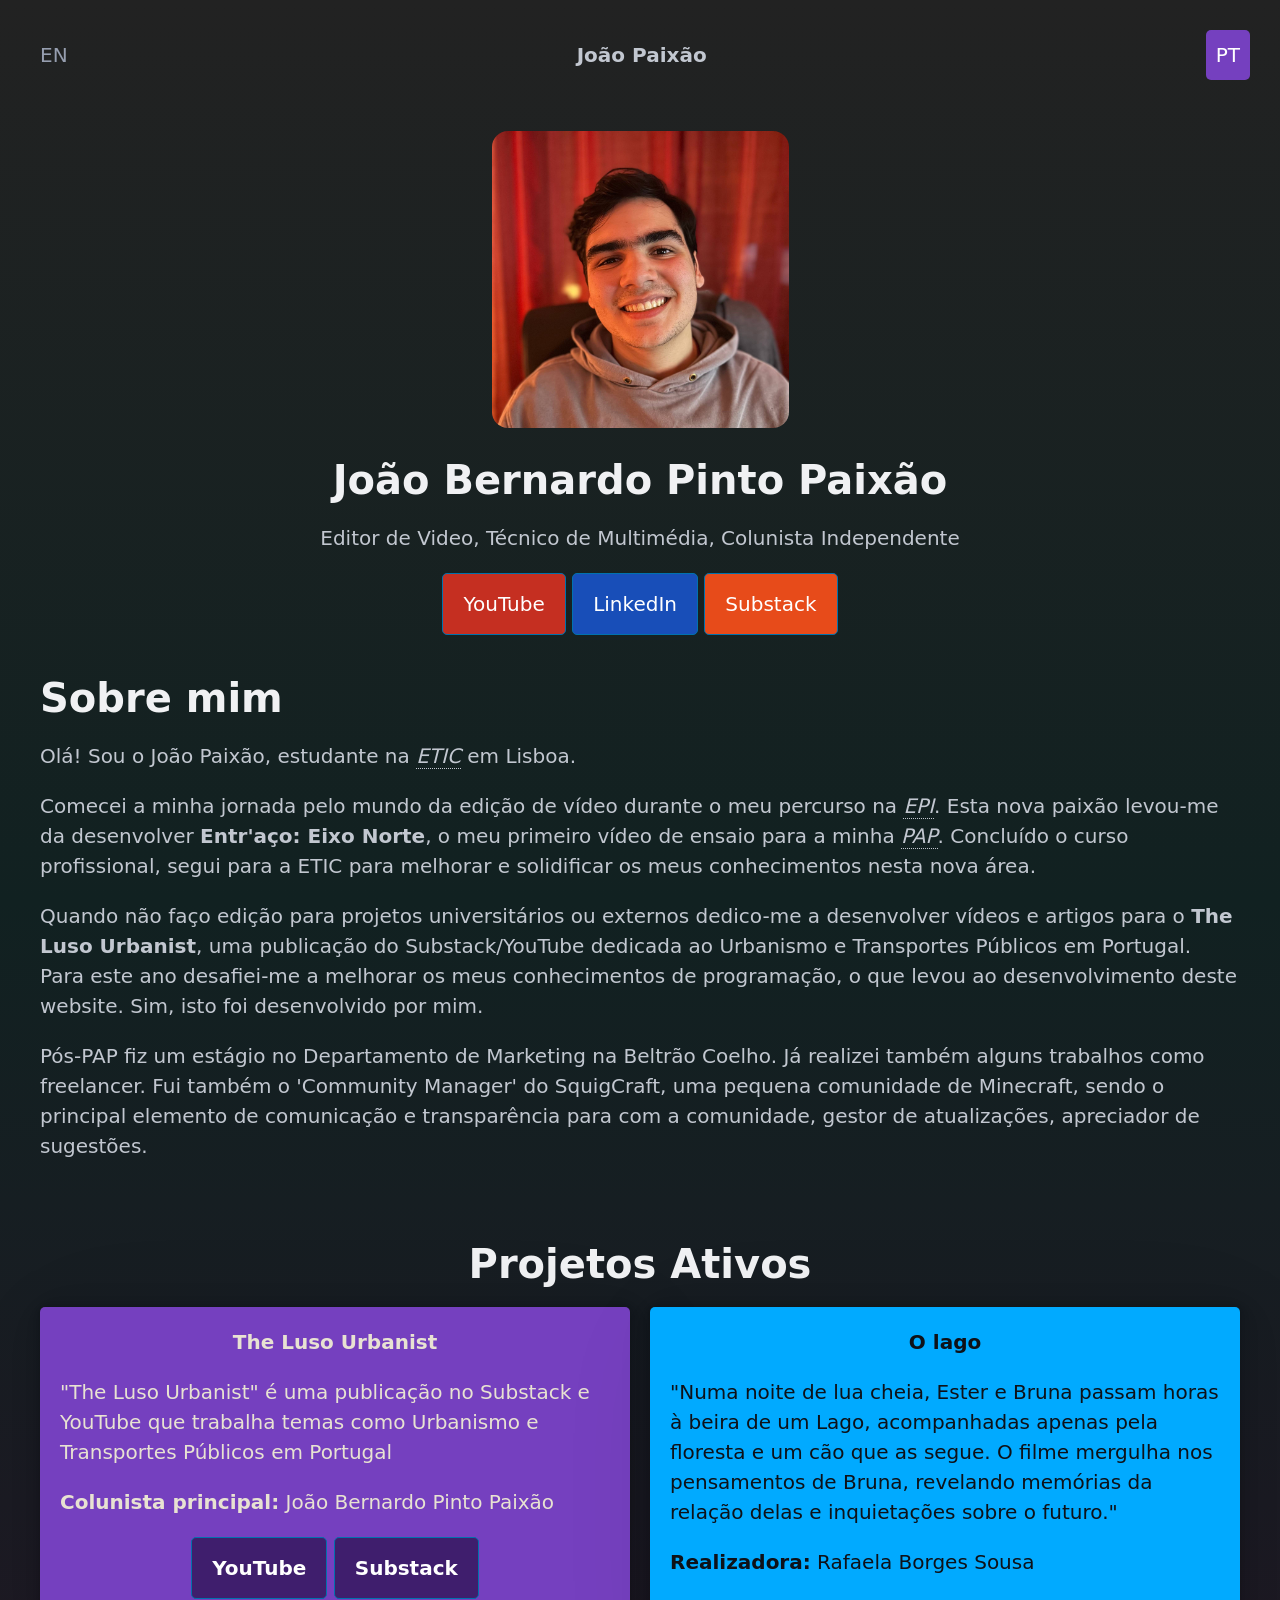
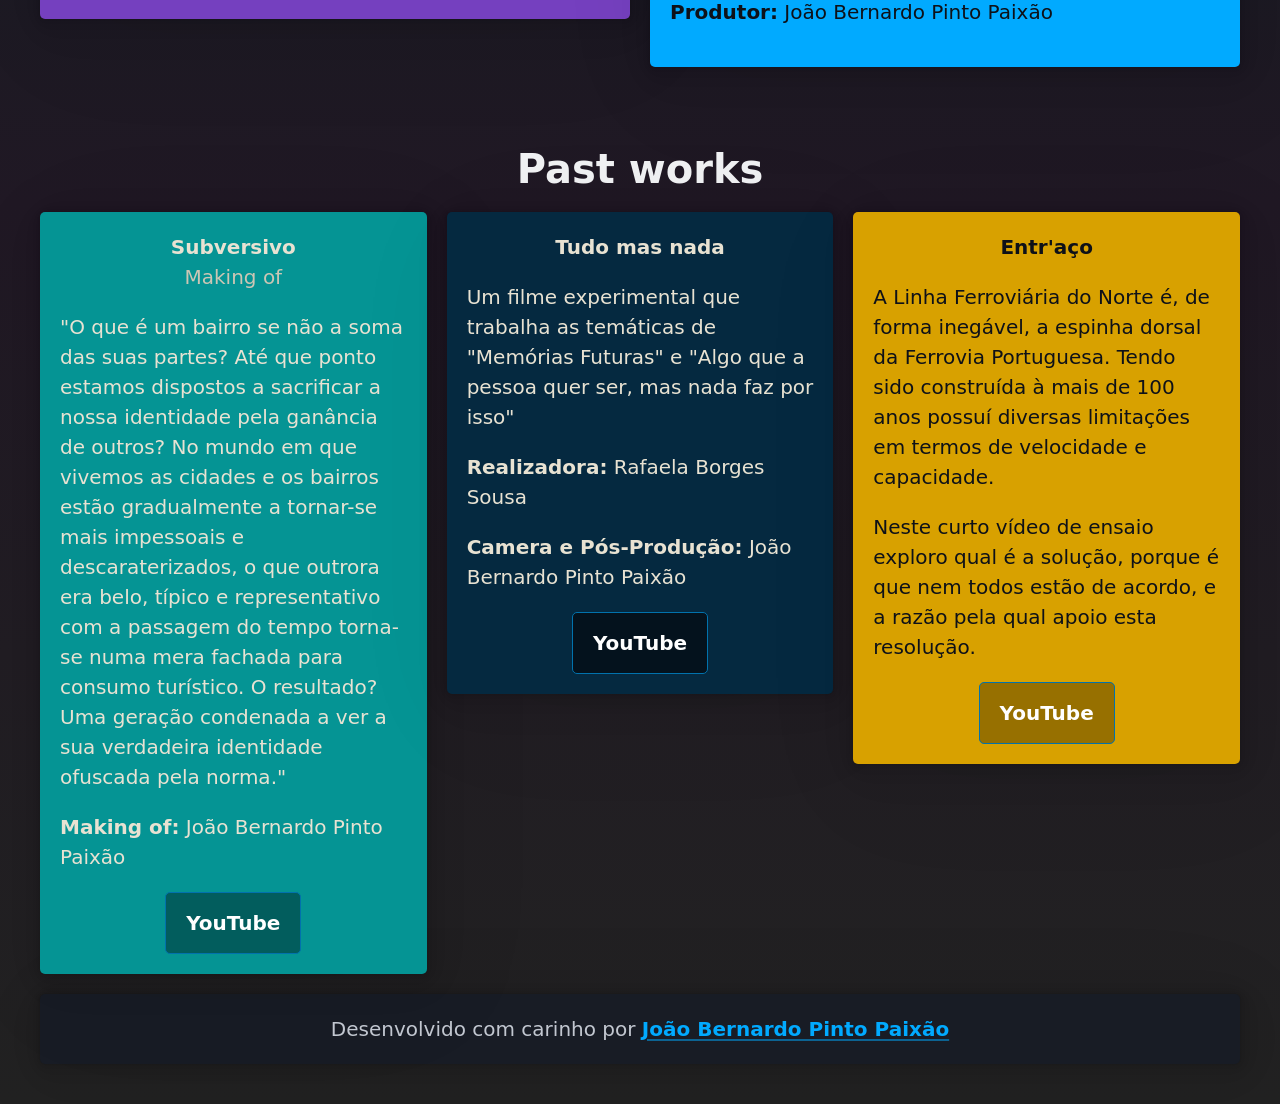
==== pt/index.html @ 3f8bfcdf "Added Portuguese Page + Portuguese Page + Reference to GitHub Repo > Changed some words" ====
<!doctype html>
<html lang="pt" data-theme="dark">

<head>
  <meta charset="utf-8">
  <meta name="viewport" content="width=device-width, initial-scale=1">
  <meta name="color-scheme" content="light dark">
  <link rel="stylesheet" href="/css/main.css">
  <link rel="stylesheet" href="/css/pico.min.css">
  <link rel="stylesheet" href="/css/pico.colors.min.css">
  <link rel="stylesheet" href="/css/flexboxgrid.min.css">
  <title>João Bernardo Pinto Paixão | Portefolio</title>
</head>

<body>
  <main class="container">
    <nav>
      <ul>
        <li><a href="/" class="secondary">EN</a></li>
      </ul>
      <ul>
        <li class="text-center"><strong>João Paixão</strong></li>
      </ul>
      <ul>
        <li><a href="#" class="pico-background-violet-600">PT</a></li>
      </ul>
    </nav>
    <hr>
    <div class="banner">
      <img loading="lazy" class="rounded banner-img" src="/img/me.jpg">
      <h1 class="text-center">João Bernardo Pinto Paixão</h1>
      <p class="text-center">Editor de Video, Técnico de Multimédia, Colunista Independente</p>
      <a href="https://www.youtube.com/@joaopintopaixao" target="_blank"><button class="pico-background-red-550">YouTube</button></a>
      <a href="https://www.linkedin.com/in/joaobernardopintopaixao/" target="_blank"><button class="pico-background-blue-650">LinkedIn</button></a>
      <a href="https://substack.com/@joaobernardopintopaixao" target="_blank"><button class="pico-background-orange-450">Substack</button></a>
    </div>
    <hr>
    <h1>Sobre mim</h1>
    <p>Olá! Sou o João Paixão, estudante na <em data-tooltip="Escola de Tecnologias de Informação e Criação">ETIC</em> em Lisboa.</p>
    <p>Comecei a minha jornada pelo mundo da edição de vídeo durante o meu percurso na <em data-tooltip="Escola Profissional de Imagem">EPI</em>. Esta nova paixão levou-me da desenvolver <b>Entr'aço: Eixo Norte</b>, o meu primeiro vídeo de ensaio para a minha <em data-tooltip="Final Project | Prova de Aptidão Profissional">PAP</em>. Concluído o curso profissional, segui para a ETIC para melhorar e solidificar os meus conhecimentos nesta nova área.</p>
    <p>Quando não faço edição para projetos universitários ou externos dedico-me a desenvolver vídeos e artigos para o <b>The Luso Urbanist</b>, uma publicação do Substack/YouTube dedicada ao Urbanismo e Transportes Públicos em Portugal. Para este ano desafiei-me a melhorar os meus conhecimentos de programação, o que levou ao desenvolvimento deste website. Sim, isto foi desenvolvido por mim.</p>
    <p>Pós-PAP fiz um estágio no Departamento de Marketing na Beltrão Coelho. Já realizei também alguns trabalhos como freelancer. Fui também o 'Community Manager' do SquigCraft, uma pequena comunidade de Minecraft, sendo o principal elemento de comunicação e transparência para com a comunidade, gestor de atualizações, apreciador de sugestões.</p>
    <hr>
    <h1 class="text-center">Projetos Ativos</h1>
    <div class="grid">
      <div>
        <article class="pico-background-violet-600">
          <p class="text-center pico-color-sand-100"><b>The Luso Urbanist</b></p>
          <p class="pico-color-sand-100">"The Luso Urbanist" é uma publicação no Substack e YouTube que trabalha temas como Urbanismo e Transportes Públicos em Portugal</p>
              <p class="pico-color-sand-100"><b>Colunista principal:</b> João Bernardo Pinto Paixão</p>
          <div class="align-btn">
            <a class="text-center" href="https://www.youtube.com/@thelusourbanist" target="_blank"><button class="text-center pico-background-violet-800"><b>YouTube</b></button></a>
            <a class="text-center" href="https://thelusourbanist.substack.com" target="_blank"><button class="text-center pico-background-violet-800"><b>Substack</b></button></a>
          </div>
        </article>
      </div>
      <div>
        <article class="pico-background-azure-350">
          <p class="text-center pico-color-slate-950"><b>O lago</b></p>
          <p class="pico-color-slate-950">"Numa noite de lua cheia, Ester e Bruna passam horas à beira de um Lago, acompanhadas apenas pela floresta e um cão que as segue. O filme mergulha nos pensamentos de Bruna, revelando memórias da relação delas e inquietações sobre o futuro."</p>
          <p class="pico-color-slate-950"><b>Realizadora:</b> Rafaela Borges Sousa</p>
          <p class="pico-color-slate-950"><b>Produtor:</b> João Bernardo Pinto Paixão</p>
        </article>
      </div>
    </div>
    <h1 class="text-center">Past works</h2>
    <div class="grid">
      <div>
        <article class="pico-background-cyan-450">
          <hgroup>
            <p class="text-center pico-color-sand-100"><b>Subversivo</b></p>
            <p class="text-center pico-color-sand-200">Making of</p>
          </hgroup>
            <p class="pico-color-sand-100">"O que é um bairro se não a soma das suas partes? Até que ponto estamos dispostos a sacrificar a nossa identidade pela ganância de outros? No mundo em que vivemos as cidades e os bairros estão gradualmente a tornar-se mais impessoais e descaraterizados, o que outrora era belo, típico e representativo com a passagem do tempo torna-se numa mera fachada para consumo turístico. O resultado? Uma geração condenada a ver a sua verdadeira identidade ofuscada pela norma."</p>
            <p class="pico-color-sand-100"><b>Making of:</b> João Bernardo Pinto Paixão</p>
            <div class="align-btn">
              <a class="text-center" href="https://www.youtube.com/watch?v=Db4vnzVAScg" target="_blank"><button class="text-center pico-background-cyan-650"><b>YouTube</b></button></a>
            </div>
        </article>
      </div>
      <div>
        <article class="pico-background-azure-850">
          <p class="text-center pico-color-sand-100"><b>Tudo mas nada</b></p>
          <p class="pico-color-sand-100">Um filme experimental que trabalha as temáticas de "Memórias Futuras" e "Algo que a pessoa quer ser, mas nada faz por isso"</p>
          <p class="pico-color-sand-100"><b>Realizadora:</b> Rafaela Borges Sousa</p>
          <p class="pico-color-sand-100"><b>Camera e Pós-Produção:</b> João Bernardo Pinto Paixão</p>
          <div class="align-btn">
            <a class="text-center" href="https://www.youtube.com/watch?v=ttI7QOR3_QU" target="_blank"><button class="text-center pico-background-azure-950"><b>YouTube</b></button></a>
          </div>
        </article>
      </div>
      <div>
        <article class="pico-background-amber-300">
          <p class="text-center pico-color-slate-950"><b>Entr'aço</b></p>
          <p class="pico-color-slate-950">A Linha Ferroviária do Norte é, de forma inegável, a espinha dorsal da Ferrovia Portuguesa. Tendo sido construída à mais de 100 anos possuí diversas limitações em termos de velocidade e capacidade.</p>
          <p class="pico-color-slate-950">Neste curto vídeo de ensaio exploro qual é a solução, porque é que nem todos estão de acordo, e a razão pela qual apoio esta resolução.</p>
          <div class="align-btn">
            <a class="text-center" href="https://www.youtube.com/watch?v=b50EpnshFkY" target="_blank"><button class="text-center pico-background-amber-500"><b>YouTube</b></button></a>
          </div>
        </article>
      </div>
    </div>
    <article id="footer" class="text-center">
      <p>Desenvolvido com carinho por <a href="https://github.com/joaobppaixao/joaobppaixao.github.io" target="_blank"><b>João Bernardo Pinto Paixão</b></a></p>
      <p></p>
    </article>
  </main>
</body>
</html>
---- css/main.css ----
body {
    background-size: 100% 100%;
    background-attachment: fixed;
    background: linear-gradient(0deg, #222222, #201824, #112121, #222222);
}

hr {
    visibility: hidden;
}

hr #sep {
    height: 1vh;
}

.banner-img {
    height: 33vh;
    object-fit: cover;
    margin-bottom: 1.5rem;
} .banner-img img {
    padding: 1rem;
}

.banner, .align-btn {
    align-items: center;
    text-align: center;
}
.text-center {
    text-align: center;
}

.rounded {
  border-radius: 16px;
}

.bluehighlight {
    display: flex;
    border-radius: 10px;
    padding: 0.1rem;
    background-color: aqua;
    height: 5rem;
    justify-content: center; 
    align-items: center; 
}

.bluehighlight:hover {
    display: flex;
    border-radius: 10px;
    padding: 0.1rem;
    background-color: rgb(0, 152, 152);
    height: 5rem;
    justify-content: center; 
    align-items: center; 
}

.bluehighlight p {
    margin: 0;
    color: black;
}

#footer p {
    margin-bottom: 0;
}
---- css/pico.min.css ----
@charset "UTF-8";/*!
 * Pico CSS ✨ v2.1.1 (https://picocss.com)
 * Copyright 2019-2025 - Licensed under MIT
 */:host,:root{--pico-font-family-emoji:"Apple Color Emoji","Segoe UI Emoji","Segoe UI Symbol","Noto Color Emoji";--pico-font-family-sans-serif:system-ui,"Segoe UI",Roboto,Oxygen,Ubuntu,Cantarell,Helvetica,Arial,"Helvetica Neue",sans-serif,var(--pico-font-family-emoji);--pico-font-family-monospace:ui-monospace,SFMono-Regular,"SF Mono",Menlo,Consolas,"Liberation Mono",monospace,var(--pico-font-family-emoji);--pico-font-family:var(--pico-font-family-sans-serif);--pico-line-height:1.5;--pico-font-weight:400;--pico-font-size:100%;--pico-text-underline-offset:0.1rem;--pico-border-radius:0.25rem;--pico-border-width:0.0625rem;--pico-outline-width:0.125rem;--pico-transition:0.2s ease-in-out;--pico-spacing:1rem;--pico-typography-spacing-vertical:1rem;--pico-block-spacing-vertical:var(--pico-spacing);--pico-block-spacing-horizontal:var(--pico-spacing);--pico-grid-column-gap:var(--pico-spacing);--pico-grid-row-gap:var(--pico-spacing);--pico-form-element-spacing-vertical:0.75rem;--pico-form-element-spacing-horizontal:1rem;--pico-group-box-shadow:0 0 0 rgba(0, 0, 0, 0);--pico-group-box-shadow-focus-with-button:0 0 0 var(--pico-outline-width) var(--pico-primary-focus);--pico-group-box-shadow-focus-with-input:0 0 0 0.0625rem var(--pico-form-element-border-color);--pico-modal-overlay-backdrop-filter:blur(0.375rem);--pico-nav-element-spacing-vertical:1rem;--pico-nav-element-spacing-horizontal:0.5rem;--pico-nav-link-spacing-vertical:0.5rem;--pico-nav-link-spacing-horizontal:0.5rem;--pico-nav-breadcrumb-divider:">";--pico-icon-checkbox:url("data:image/svg+xml,%3Csvg xmlns='http://www.w3.org/2000/svg' width='24' height='24' viewBox='0 0 24 24' fill='none' stroke='rgb(255, 255, 255)' stroke-width='4' stroke-linecap='round' stroke-linejoin='round'%3E%3Cpolyline points='20 6 9 17 4 12'%3E%3C/polyline%3E%3C/svg%3E");--pico-icon-minus:url("data:image/svg+xml,%3Csvg xmlns='http://www.w3.org/2000/svg' width='24' height='24' viewBox='0 0 24 24' fill='none' stroke='rgb(255, 255, 255)' stroke-width='4' stroke-linecap='round' stroke-linejoin='round'%3E%3Cline x1='5' y1='12' x2='19' y2='12'%3E%3C/line%3E%3C/svg%3E");--pico-icon-chevron:url("data:image/svg+xml,%3Csvg xmlns='http://www.w3.org/2000/svg' width='24' height='24' viewBox='0 0 24 24' fill='none' stroke='rgb(136, 145, 164)' stroke-width='2' stroke-linecap='round' stroke-linejoin='round'%3E%3Cpolyline points='6 9 12 15 18 9'%3E%3C/polyline%3E%3C/svg%3E");--pico-icon-date:url("data:image/svg+xml,%3Csvg xmlns='http://www.w3.org/2000/svg' width='24' height='24' viewBox='0 0 24 24' fill='none' stroke='rgb(136, 145, 164)' stroke-width='2' stroke-linecap='round' stroke-linejoin='round'%3E%3Crect x='3' y='4' width='18' height='18' rx='2' ry='2'%3E%3C/rect%3E%3Cline x1='16' y1='2' x2='16' y2='6'%3E%3C/line%3E%3Cline x1='8' y1='2' x2='8' y2='6'%3E%3C/line%3E%3Cline x1='3' y1='10' x2='21' y2='10'%3E%3C/line%3E%3C/svg%3E");--pico-icon-time:url("data:image/svg+xml,%3Csvg xmlns='http://www.w3.org/2000/svg' width='24' height='24' viewBox='0 0 24 24' fill='none' stroke='rgb(136, 145, 164)' stroke-width='2' stroke-linecap='round' stroke-linejoin='round'%3E%3Ccircle cx='12' cy='12' r='10'%3E%3C/circle%3E%3Cpolyline points='12 6 12 12 16 14'%3E%3C/polyline%3E%3C/svg%3E");--pico-icon-search:url("data:image/svg+xml,%3Csvg xmlns='http://www.w3.org/2000/svg' width='24' height='24' viewBox='0 0 24 24' fill='none' stroke='rgb(136, 145, 164)' stroke-width='1.5' stroke-linecap='round' stroke-linejoin='round'%3E%3Ccircle cx='11' cy='11' r='8'%3E%3C/circle%3E%3Cline x1='21' y1='21' x2='16.65' y2='16.65'%3E%3C/line%3E%3C/svg%3E");--pico-icon-close:url("data:image/svg+xml,%3Csvg xmlns='http://www.w3.org/2000/svg' width='24' height='24' viewBox='0 0 24 24' fill='none' stroke='rgb(136, 145, 164)' stroke-width='3' stroke-linecap='round' stroke-linejoin='round'%3E%3Cline x1='18' y1='6' x2='6' y2='18'%3E%3C/line%3E%3Cline x1='6' y1='6' x2='18' y2='18'%3E%3C/line%3E%3C/svg%3E");--pico-icon-loading:url("data:image/svg+xml,%3Csvg fill='none' height='24' width='24' viewBox='0 0 24 24' xmlns='http://www.w3.org/2000/svg' %3E%3Cstyle%3E g %7B animation: rotate 2s linear infinite; transform-origin: center center; %7D circle %7B stroke-dasharray: 75,100; stroke-dashoffset: -5; animation: dash 1.5s ease-in-out infinite; stroke-linecap: round; %7D @keyframes rotate %7B 0%25 %7B transform: rotate(0deg); %7D 100%25 %7B transform: rotate(360deg); %7D %7D @keyframes dash %7B 0%25 %7B stroke-dasharray: 1,100; stroke-dashoffset: 0; %7D 50%25 %7B stroke-dasharray: 44.5,100; stroke-dashoffset: -17.5; %7D 100%25 %7B stroke-dasharray: 44.5,100; stroke-dashoffset: -62; %7D %7D %3C/style%3E%3Cg%3E%3Ccircle cx='12' cy='12' r='10' fill='none' stroke='rgb(136, 145, 164)' stroke-width='4' /%3E%3C/g%3E%3C/svg%3E")}@media (min-width:576px){:host,:root{--pico-font-size:106.25%}}@media (min-width:768px){:host,:root{--pico-font-size:112.5%}}@media (min-width:1024px){:host,:root{--pico-font-size:118.75%}}@media (min-width:1280px){:host,:root{--pico-font-size:125%}}@media (min-width:1536px){:host,:root{--pico-font-size:131.25%}}a{--pico-text-decoration:underline}a.contrast,a.secondary{--pico-text-decoration:underline}small{--pico-font-size:0.875em}h1,h2,h3,h4,h5,h6{--pico-font-weight:700}h1{--pico-font-size:2rem;--pico-line-height:1.125;--pico-typography-spacing-top:3rem}h2{--pico-font-size:1.75rem;--pico-line-height:1.15;--pico-typography-spacing-top:2.625rem}h3{--pico-font-size:1.5rem;--pico-line-height:1.175;--pico-typography-spacing-top:2.25rem}h4{--pico-font-size:1.25rem;--pico-line-height:1.2;--pico-typography-spacing-top:1.874rem}h5{--pico-font-size:1.125rem;--pico-line-height:1.225;--pico-typography-spacing-top:1.6875rem}h6{--pico-font-size:1rem;--pico-line-height:1.25;--pico-typography-spacing-top:1.5rem}tfoot td,tfoot th,thead td,thead th{--pico-font-weight:600;--pico-border-width:0.1875rem}code,kbd,pre,samp{--pico-font-family:var(--pico-font-family-monospace)}kbd{--pico-font-weight:bolder}:where(select,textarea),input:not([type=submit],[type=button],[type=reset],[type=checkbox],[type=radio],[type=file]){--pico-outline-width:0.0625rem}[type=search]{--pico-border-radius:5rem}[type=checkbox],[type=radio]{--pico-border-width:0.125rem}[type=checkbox][role=switch]{--pico-border-width:0.1875rem}details.dropdown summary:not([role=button]){--pico-outline-width:0.0625rem}nav details.dropdown summary:focus-visible{--pico-outline-width:0.125rem}[role=search]{--pico-border-radius:5rem}[role=group]:has(button.secondary:focus,[type=submit].secondary:focus,[type=button].secondary:focus,[role=button].secondary:focus),[role=search]:has(button.secondary:focus,[type=submit].secondary:focus,[type=button].secondary:focus,[role=button].secondary:focus){--pico-group-box-shadow-focus-with-button:0 0 0 var(--pico-outline-width) var(--pico-secondary-focus)}[role=group]:has(button.contrast:focus,[type=submit].contrast:focus,[type=button].contrast:focus,[role=button].contrast:focus),[role=search]:has(button.contrast:focus,[type=submit].contrast:focus,[type=button].contrast:focus,[role=button].contrast:focus){--pico-group-box-shadow-focus-with-button:0 0 0 var(--pico-outline-width) var(--pico-contrast-focus)}[role=group] [role=button],[role=group] [type=button],[role=group] [type=submit],[role=group] button,[role=search] [role=button],[role=search] [type=button],[role=search] [type=submit],[role=search] button{--pico-form-element-spacing-horizontal:2rem}details summary[role=button]:not(.outline)::after{filter:brightness(0) invert(1)}[aria-busy=true]:not(input,select,textarea):is(button,[type=submit],[type=button],[type=reset],[role=button]):not(.outline)::before{filter:brightness(0) invert(1)}:host(:not([data-theme=dark])),:root:not([data-theme=dark]),[data-theme=light]{color-scheme:light;--pico-background-color:#fff;--pico-color:#373c44;--pico-text-selection-color:rgba(2, 154, 232, 0.25);--pico-muted-color:#646b79;--pico-muted-border-color:rgb(231, 234, 239.5);--pico-primary:#0172ad;--pico-primary-background:#0172ad;--pico-primary-border:var(--pico-primary-background);--pico-primary-underline:rgba(1, 114, 173, 0.5);--pico-primary-hover:#015887;--pico-primary-hover-background:#02659a;--pico-primary-hover-border:var(--pico-primary-hover-background);--pico-primary-hover-underline:var(--pico-primary-hover);--pico-primary-focus:rgba(2, 154, 232, 0.5);--pico-primary-inverse:#fff;--pico-secondary:#5d6b89;--pico-secondary-background:#525f7a;--pico-secondary-border:var(--pico-secondary-background);--pico-secondary-underline:rgba(93, 107, 137, 0.5);--pico-secondary-hover:#48536b;--pico-secondary-hover-background:#48536b;--pico-secondary-hover-border:var(--pico-secondary-hover-background);--pico-secondary-hover-underline:var(--pico-secondary-hover);--pico-secondary-focus:rgba(93, 107, 137, 0.25);--pico-secondary-inverse:#fff;--pico-contrast:#181c25;--pico-contrast-background:#181c25;--pico-contrast-border:var(--pico-contrast-background);--pico-contrast-underline:rgba(24, 28, 37, 0.5);--pico-contrast-hover:#000;--pico-contrast-hover-background:#000;--pico-contrast-hover-border:var(--pico-contrast-hover-background);--pico-contrast-hover-underline:var(--pico-secondary-hover);--pico-contrast-focus:rgba(93, 107, 137, 0.25);--pico-contrast-inverse:#fff;--pico-box-shadow:0.0145rem 0.029rem 0.174rem rgba(129, 145, 181, 0.01698),0.0335rem 0.067rem 0.402rem rgba(129, 145, 181, 0.024),0.0625rem 0.125rem 0.75rem rgba(129, 145, 181, 0.03),0.1125rem 0.225rem 1.35rem rgba(129, 145, 181, 0.036),0.2085rem 0.417rem 2.502rem rgba(129, 145, 181, 0.04302),0.5rem 1rem 6rem rgba(129, 145, 181, 0.06),0 0 0 0.0625rem rgba(129, 145, 181, 0.015);--pico-h1-color:#2d3138;--pico-h2-color:#373c44;--pico-h3-color:#424751;--pico-h4-color:#4d535e;--pico-h5-color:#5c6370;--pico-h6-color:#646b79;--pico-mark-background-color:rgb(252.5, 230.5, 191.5);--pico-mark-color:#0f1114;--pico-ins-color:rgb(28.5, 105.5, 84);--pico-del-color:rgb(136, 56.5, 53);--pico-blockquote-border-color:var(--pico-muted-border-color);--pico-blockquote-footer-color:var(--pico-muted-color);--pico-button-box-shadow:0 0 0 rgba(0, 0, 0, 0);--pico-button-hover-box-shadow:0 0 0 rgba(0, 0, 0, 0);--pico-table-border-color:var(--pico-muted-border-color);--pico-table-row-stripped-background-color:rgba(111, 120, 135, 0.0375);--pico-code-background-color:rgb(243, 244.5, 246.75);--pico-code-color:#646b79;--pico-code-kbd-background-color:var(--pico-color);--pico-code-kbd-color:var(--pico-background-color);--pico-form-element-background-color:rgb(251, 251.5, 252.25);--pico-form-element-selected-background-color:#dfe3eb;--pico-form-element-border-color:#cfd5e2;--pico-form-element-color:#23262c;--pico-form-element-placeholder-color:var(--pico-muted-color);--pico-form-element-active-background-color:#fff;--pico-form-element-active-border-color:var(--pico-primary-border);--pico-form-element-focus-color:var(--pico-primary-border);--pico-form-element-disabled-opacity:0.5;--pico-form-element-invalid-border-color:rgb(183.5, 105.5, 106.5);--pico-form-element-invalid-active-border-color:rgb(200.25, 79.25, 72.25);--pico-form-element-invalid-focus-color:var(--pico-form-element-invalid-active-border-color);--pico-form-element-valid-border-color:rgb(76, 154.5, 137.5);--pico-form-element-valid-active-border-color:rgb(39, 152.75, 118.75);--pico-form-element-valid-focus-color:var(--pico-form-element-valid-active-border-color);--pico-switch-background-color:#bfc7d9;--pico-switch-checked-background-color:var(--pico-primary-background);--pico-switch-color:#fff;--pico-switch-thumb-box-shadow:0 0 0 rgba(0, 0, 0, 0);--pico-range-border-color:#dfe3eb;--pico-range-active-border-color:#bfc7d9;--pico-range-thumb-border-color:var(--pico-background-color);--pico-range-thumb-color:var(--pico-secondary-background);--pico-range-thumb-active-color:var(--pico-primary-background);--pico-accordion-border-color:var(--pico-muted-border-color);--pico-accordion-active-summary-color:var(--pico-primary-hover);--pico-accordion-close-summary-color:var(--pico-color);--pico-accordion-open-summary-color:var(--pico-muted-color);--pico-card-background-color:var(--pico-background-color);--pico-card-border-color:var(--pico-muted-border-color);--pico-card-box-shadow:var(--pico-box-shadow);--pico-card-sectioning-background-color:rgb(251, 251.5, 252.25);--pico-dropdown-background-color:#fff;--pico-dropdown-border-color:#eff1f4;--pico-dropdown-box-shadow:var(--pico-box-shadow);--pico-dropdown-color:var(--pico-color);--pico-dropdown-hover-background-color:#eff1f4;--pico-loading-spinner-opacity:0.5;--pico-modal-overlay-background-color:rgba(232, 234, 237, 0.75);--pico-progress-background-color:#dfe3eb;--pico-progress-color:var(--pico-primary-background);--pico-tooltip-background-color:var(--pico-contrast-background);--pico-tooltip-color:var(--pico-contrast-inverse);--pico-icon-valid:url("data:image/svg+xml,%3Csvg xmlns='http://www.w3.org/2000/svg' width='24' height='24' viewBox='0 0 24 24' fill='none' stroke='rgb(76, 154.5, 137.5)' stroke-width='2' stroke-linecap='round' stroke-linejoin='round'%3E%3Cpolyline points='20 6 9 17 4 12'%3E%3C/polyline%3E%3C/svg%3E");--pico-icon-invalid:url("data:image/svg+xml,%3Csvg xmlns='http://www.w3.org/2000/svg' width='24' height='24' viewBox='0 0 24 24' fill='none' stroke='rgb(200.25, 79.25, 72.25)' stroke-width='2' stroke-linecap='round' stroke-linejoin='round'%3E%3Ccircle cx='12' cy='12' r='10'%3E%3C/circle%3E%3Cline x1='12' y1='8' x2='12' y2='12'%3E%3C/line%3E%3Cline x1='12' y1='16' x2='12.01' y2='16'%3E%3C/line%3E%3C/svg%3E")}:host(:not([data-theme=dark])) input:is([type=submit],[type=button],[type=reset],[type=checkbox],[type=radio],[type=file]),:root:not([data-theme=dark]) input:is([type=submit],[type=button],[type=reset],[type=checkbox],[type=radio],[type=file]),[data-theme=light] input:is([type=submit],[type=button],[type=reset],[type=checkbox],[type=radio],[type=file]){--pico-form-element-focus-color:var(--pico-primary-focus)}@media only screen and (prefers-color-scheme:dark){:host(:not([data-theme])),:root:not([data-theme]){color-scheme:dark;--pico-background-color:rgb(19, 22.5, 30.5);--pico-color:#c2c7d0;--pico-text-selection-color:rgba(1, 170, 255, 0.1875);--pico-muted-color:#7b8495;--pico-muted-border-color:#202632;--pico-primary:#01aaff;--pico-primary-background:#0172ad;--pico-primary-border:var(--pico-primary-background);--pico-primary-underline:rgba(1, 170, 255, 0.5);--pico-primary-hover:#79c0ff;--pico-primary-hover-background:#017fc0;--pico-primary-hover-border:var(--pico-primary-hover-background);--pico-primary-hover-underline:var(--pico-primary-hover);--pico-primary-focus:rgba(1, 170, 255, 0.375);--pico-primary-inverse:#fff;--pico-secondary:#969eaf;--pico-secondary-background:#525f7a;--pico-secondary-border:var(--pico-secondary-background);--pico-secondary-underline:rgba(150, 158, 175, 0.5);--pico-secondary-hover:#b3b9c5;--pico-secondary-hover-background:#5d6b89;--pico-secondary-hover-border:var(--pico-secondary-hover-background);--pico-secondary-hover-underline:var(--pico-secondary-hover);--pico-secondary-focus:rgba(144, 158, 190, 0.25);--pico-secondary-inverse:#fff;--pico-contrast:#dfe3eb;--pico-contrast-background:#eff1f4;--pico-contrast-border:var(--pico-contrast-background);--pico-contrast-underline:rgba(223, 227, 235, 0.5);--pico-contrast-hover:#fff;--pico-contrast-hover-background:#fff;--pico-contrast-hover-border:var(--pico-contrast-hover-background);--pico-contrast-hover-underline:var(--pico-contrast-hover);--pico-contrast-focus:rgba(207, 213, 226, 0.25);--pico-contrast-inverse:#000;--pico-box-shadow:0.0145rem 0.029rem 0.174rem rgba(7, 8.5, 12, 0.01698),0.0335rem 0.067rem 0.402rem rgba(7, 8.5, 12, 0.024),0.0625rem 0.125rem 0.75rem rgba(7, 8.5, 12, 0.03),0.1125rem 0.225rem 1.35rem rgba(7, 8.5, 12, 0.036),0.2085rem 0.417rem 2.502rem rgba(7, 8.5, 12, 0.04302),0.5rem 1rem 6rem rgba(7, 8.5, 12, 0.06),0 0 0 0.0625rem rgba(7, 8.5, 12, 0.015);--pico-h1-color:#f0f1f3;--pico-h2-color:#e0e3e7;--pico-h3-color:#c2c7d0;--pico-h4-color:#b3b9c5;--pico-h5-color:#a4acba;--pico-h6-color:#8891a4;--pico-mark-background-color:#014063;--pico-mark-color:#fff;--pico-ins-color:#62af9a;--pico-del-color:rgb(205.5, 126, 123);--pico-blockquote-border-color:var(--pico-muted-border-color);--pico-blockquote-footer-color:var(--pico-muted-color);--pico-button-box-shadow:0 0 0 rgba(0, 0, 0, 0);--pico-button-hover-box-shadow:0 0 0 rgba(0, 0, 0, 0);--pico-table-border-color:var(--pico-muted-border-color);--pico-table-row-stripped-background-color:rgba(111, 120, 135, 0.0375);--pico-code-background-color:rgb(26, 30.5, 40.25);--pico-code-color:#8891a4;--pico-code-kbd-background-color:var(--pico-color);--pico-code-kbd-color:var(--pico-background-color);--pico-form-element-background-color:rgb(28, 33, 43.5);--pico-form-element-selected-background-color:#2a3140;--pico-form-element-border-color:#2a3140;--pico-form-element-color:#e0e3e7;--pico-form-element-placeholder-color:#8891a4;--pico-form-element-active-background-color:rgb(26, 30.5, 40.25);--pico-form-element-active-border-color:var(--pico-primary-border);--pico-form-element-focus-color:var(--pico-primary-border);--pico-form-element-disabled-opacity:0.5;--pico-form-element-invalid-border-color:rgb(149.5, 74, 80);--pico-form-element-invalid-active-border-color:rgb(183.25, 63.5, 59);--pico-form-element-invalid-focus-color:var(--pico-form-element-invalid-active-border-color);--pico-form-element-valid-border-color:#2a7b6f;--pico-form-element-valid-active-border-color:rgb(22, 137, 105.5);--pico-form-element-valid-focus-color:var(--pico-form-element-valid-active-border-color);--pico-switch-background-color:#333c4e;--pico-switch-checked-background-color:var(--pico-primary-background);--pico-switch-color:#fff;--pico-switch-thumb-box-shadow:0 0 0 rgba(0, 0, 0, 0);--pico-range-border-color:#202632;--pico-range-active-border-color:#2a3140;--pico-range-thumb-border-color:var(--pico-background-color);--pico-range-thumb-color:var(--pico-secondary-background);--pico-range-thumb-active-color:var(--pico-primary-background);--pico-accordion-border-color:var(--pico-muted-border-color);--pico-accordion-active-summary-color:var(--pico-primary-hover);--pico-accordion-close-summary-color:var(--pico-color);--pico-accordion-open-summary-color:var(--pico-muted-color);--pico-card-background-color:#181c25;--pico-card-border-color:var(--pico-card-background-color);--pico-card-box-shadow:var(--pico-box-shadow);--pico-card-sectioning-background-color:rgb(26, 30.5, 40.25);--pico-dropdown-background-color:#181c25;--pico-dropdown-border-color:#202632;--pico-dropdown-box-shadow:var(--pico-box-shadow);--pico-dropdown-color:var(--pico-color);--pico-dropdown-hover-background-color:#202632;--pico-loading-spinner-opacity:0.5;--pico-modal-overlay-background-color:rgba(7.5, 8.5, 10, 0.75);--pico-progress-background-color:#202632;--pico-progress-color:var(--pico-primary-background);--pico-tooltip-background-color:var(--pico-contrast-background);--pico-tooltip-color:var(--pico-contrast-inverse);--pico-icon-valid:url("data:image/svg+xml,%3Csvg xmlns='http://www.w3.org/2000/svg' width='24' height='24' viewBox='0 0 24 24' fill='none' stroke='rgb(42, 123, 111)' stroke-width='2' stroke-linecap='round' stroke-linejoin='round'%3E%3Cpolyline points='20 6 9 17 4 12'%3E%3C/polyline%3E%3C/svg%3E");--pico-icon-invalid:url("data:image/svg+xml,%3Csvg xmlns='http://www.w3.org/2000/svg' width='24' height='24' viewBox='0 0 24 24' fill='none' stroke='rgb(149.5, 74, 80)' stroke-width='2' stroke-linecap='round' stroke-linejoin='round'%3E%3Ccircle cx='12' cy='12' r='10'%3E%3C/circle%3E%3Cline x1='12' y1='8' x2='12' y2='12'%3E%3C/line%3E%3Cline x1='12' y1='16' x2='12.01' y2='16'%3E%3C/line%3E%3C/svg%3E")}:host(:not([data-theme])) input:is([type=submit],[type=button],[type=reset],[type=checkbox],[type=radio],[type=file]),:root:not([data-theme]) input:is([type=submit],[type=button],[type=reset],[type=checkbox],[type=radio],[type=file]){--pico-form-element-focus-color:var(--pico-primary-focus)}:host(:not([data-theme])) details summary[role=button].contrast:not(.outline)::after,:root:not([data-theme]) details summary[role=button].contrast:not(.outline)::after{filter:brightness(0)}:host(:not([data-theme])) [aria-busy=true]:not(input,select,textarea).contrast:is(button,[type=submit],[type=button],[type=reset],[role=button]):not(.outline)::before,:root:not([data-theme]) [aria-busy=true]:not(input,select,textarea).contrast:is(button,[type=submit],[type=button],[type=reset],[role=button]):not(.outline)::before{filter:brightness(0)}}[data-theme=dark]{color-scheme:dark;--pico-background-color:rgb(19, 22.5, 30.5);--pico-color:#c2c7d0;--pico-text-selection-color:rgba(1, 170, 255, 0.1875);--pico-muted-color:#7b8495;--pico-muted-border-color:#202632;--pico-primary:#01aaff;--pico-primary-background:#0172ad;--pico-primary-border:var(--pico-primary-background);--pico-primary-underline:rgba(1, 170, 255, 0.5);--pico-primary-hover:#79c0ff;--pico-primary-hover-background:#017fc0;--pico-primary-hover-border:var(--pico-primary-hover-background);--pico-primary-hover-underline:var(--pico-primary-hover);--pico-primary-focus:rgba(1, 170, 255, 0.375);--pico-primary-inverse:#fff;--pico-secondary:#969eaf;--pico-secondary-background:#525f7a;--pico-secondary-border:var(--pico-secondary-background);--pico-secondary-underline:rgba(150, 158, 175, 0.5);--pico-secondary-hover:#b3b9c5;--pico-secondary-hover-background:#5d6b89;--pico-secondary-hover-border:var(--pico-secondary-hover-background);--pico-secondary-hover-underline:var(--pico-secondary-hover);--pico-secondary-focus:rgba(144, 158, 190, 0.25);--pico-secondary-inverse:#fff;--pico-contrast:#dfe3eb;--pico-contrast-background:#eff1f4;--pico-contrast-border:var(--pico-contrast-background);--pico-contrast-underline:rgba(223, 227, 235, 0.5);--pico-contrast-hover:#fff;--pico-contrast-hover-background:#fff;--pico-contrast-hover-border:var(--pico-contrast-hover-background);--pico-contrast-hover-underline:var(--pico-contrast-hover);--pico-contrast-focus:rgba(207, 213, 226, 0.25);--pico-contrast-inverse:#000;--pico-box-shadow:0.0145rem 0.029rem 0.174rem rgba(7, 8.5, 12, 0.01698),0.0335rem 0.067rem 0.402rem rgba(7, 8.5, 12, 0.024),0.0625rem 0.125rem 0.75rem rgba(7, 8.5, 12, 0.03),0.1125rem 0.225rem 1.35rem rgba(7, 8.5, 12, 0.036),0.2085rem 0.417rem 2.502rem rgba(7, 8.5, 12, 0.04302),0.5rem 1rem 6rem rgba(7, 8.5, 12, 0.06),0 0 0 0.0625rem rgba(7, 8.5, 12, 0.015);--pico-h1-color:#f0f1f3;--pico-h2-color:#e0e3e7;--pico-h3-color:#c2c7d0;--pico-h4-color:#b3b9c5;--pico-h5-color:#a4acba;--pico-h6-color:#8891a4;--pico-mark-background-color:#014063;--pico-mark-color:#fff;--pico-ins-color:#62af9a;--pico-del-color:rgb(205.5, 126, 123);--pico-blockquote-border-color:var(--pico-muted-border-color);--pico-blockquote-footer-color:var(--pico-muted-color);--pico-button-box-shadow:0 0 0 rgba(0, 0, 0, 0);--pico-button-hover-box-shadow:0 0 0 rgba(0, 0, 0, 0);--pico-table-border-color:var(--pico-muted-border-color);--pico-table-row-stripped-background-color:rgba(111, 120, 135, 0.0375);--pico-code-background-color:rgb(26, 30.5, 40.25);--pico-code-color:#8891a4;--pico-code-kbd-background-color:var(--pico-color);--pico-code-kbd-color:var(--pico-background-color);--pico-form-element-background-color:rgb(28, 33, 43.5);--pico-form-element-selected-background-color:#2a3140;--pico-form-element-border-color:#2a3140;--pico-form-element-color:#e0e3e7;--pico-form-element-placeholder-color:#8891a4;--pico-form-element-active-background-color:rgb(26, 30.5, 40.25);--pico-form-element-active-border-color:var(--pico-primary-border);--pico-form-element-focus-color:var(--pico-primary-border);--pico-form-element-disabled-opacity:0.5;--pico-form-element-invalid-border-color:rgb(149.5, 74, 80);--pico-form-element-invalid-active-border-color:rgb(183.25, 63.5, 59);--pico-form-element-invalid-focus-color:var(--pico-form-element-invalid-active-border-color);--pico-form-element-valid-border-color:#2a7b6f;--pico-form-element-valid-active-border-color:rgb(22, 137, 105.5);--pico-form-element-valid-focus-color:var(--pico-form-element-valid-active-border-color);--pico-switch-background-color:#333c4e;--pico-switch-checked-background-color:var(--pico-primary-background);--pico-switch-color:#fff;--pico-switch-thumb-box-shadow:0 0 0 rgba(0, 0, 0, 0);--pico-range-border-color:#202632;--pico-range-active-border-color:#2a3140;--pico-range-thumb-border-color:var(--pico-background-color);--pico-range-thumb-color:var(--pico-secondary-background);--pico-range-thumb-active-color:var(--pico-primary-background);--pico-accordion-border-color:var(--pico-muted-border-color);--pico-accordion-active-summary-color:var(--pico-primary-hover);--pico-accordion-close-summary-color:var(--pico-color);--pico-accordion-open-summary-color:var(--pico-muted-color);--pico-card-background-color:#181c25;--pico-card-border-color:var(--pico-card-background-color);--pico-card-box-shadow:var(--pico-box-shadow);--pico-card-sectioning-background-color:rgb(26, 30.5, 40.25);--pico-dropdown-background-color:#181c25;--pico-dropdown-border-color:#202632;--pico-dropdown-box-shadow:var(--pico-box-shadow);--pico-dropdown-color:var(--pico-color);--pico-dropdown-hover-background-color:#202632;--pico-loading-spinner-opacity:0.5;--pico-modal-overlay-background-color:rgba(7.5, 8.5, 10, 0.75);--pico-progress-background-color:#202632;--pico-progress-color:var(--pico-primary-background);--pico-tooltip-background-color:var(--pico-contrast-background);--pico-tooltip-color:var(--pico-contrast-inverse);--pico-icon-valid:url("data:image/svg+xml,%3Csvg xmlns='http://www.w3.org/2000/svg' width='24' height='24' viewBox='0 0 24 24' fill='none' stroke='rgb(42, 123, 111)' stroke-width='2' stroke-linecap='round' stroke-linejoin='round'%3E%3Cpolyline points='20 6 9 17 4 12'%3E%3C/polyline%3E%3C/svg%3E");--pico-icon-invalid:url("data:image/svg+xml,%3Csvg xmlns='http://www.w3.org/2000/svg' width='24' height='24' viewBox='0 0 24 24' fill='none' stroke='rgb(149.5, 74, 80)' stroke-width='2' stroke-linecap='round' stroke-linejoin='round'%3E%3Ccircle cx='12' cy='12' r='10'%3E%3C/circle%3E%3Cline x1='12' y1='8' x2='12' y2='12'%3E%3C/line%3E%3Cline x1='12' y1='16' x2='12.01' y2='16'%3E%3C/line%3E%3C/svg%3E")}[data-theme=dark] input:is([type=submit],[type=button],[type=reset],[type=checkbox],[type=radio],[type=file]){--pico-form-element-focus-color:var(--pico-primary-focus)}[data-theme=dark] details summary[role=button].contrast:not(.outline)::after{filter:brightness(0)}[data-theme=dark] [aria-busy=true]:not(input,select,textarea).contrast:is(button,[type=submit],[type=button],[type=reset],[role=button]):not(.outline)::before{filter:brightness(0)}[type=checkbox],[type=radio],[type=range],progress{accent-color:var(--pico-primary)}*,::after,::before{box-sizing:border-box;background-repeat:no-repeat}::after,::before{text-decoration:inherit;vertical-align:inherit}:where(:host),:where(:root){-webkit-tap-highlight-color:transparent;-webkit-text-size-adjust:100%;-moz-text-size-adjust:100%;text-size-adjust:100%;background-color:var(--pico-background-color);color:var(--pico-color);font-weight:var(--pico-font-weight);font-size:var(--pico-font-size);line-height:var(--pico-line-height);font-family:var(--pico-font-family);text-underline-offset:var(--pico-text-underline-offset);text-rendering:optimizeLegibility;overflow-wrap:break-word;-moz-tab-size:4;-o-tab-size:4;tab-size:4}body{width:100%;margin:0}main{display:block}body>footer,body>header,body>main{padding-block:var(--pico-block-spacing-vertical)}section{margin-bottom:var(--pico-block-spacing-vertical)}.container,.container-fluid{width:100%;margin-right:auto;margin-left:auto;padding-right:var(--pico-spacing);padding-left:var(--pico-spacing)}@media (min-width:576px){.container{max-width:510px;padding-right:0;padding-left:0}}@media (min-width:768px){.container{max-width:700px}}@media (min-width:1024px){.container{max-width:950px}}@media (min-width:1280px){.container{max-width:1200px}}@media (min-width:1536px){.container{max-width:1450px}}.grid{grid-column-gap:var(--pico-grid-column-gap);grid-row-gap:var(--pico-grid-row-gap);display:grid;grid-template-columns:1fr}@media (min-width:768px){.grid{grid-template-columns:repeat(auto-fit,minmax(0%,1fr))}}.grid>*{min-width:0}.overflow-auto{overflow:auto}b,strong{font-weight:bolder}sub,sup{position:relative;font-size:.75em;line-height:0;vertical-align:baseline}sub{bottom:-.25em}sup{top:-.5em}address,blockquote,dl,ol,p,pre,table,ul{margin-top:0;margin-bottom:var(--pico-typography-spacing-vertical);color:var(--pico-color);font-style:normal;font-weight:var(--pico-font-weight)}h1,h2,h3,h4,h5,h6{margin-top:0;margin-bottom:var(--pico-typography-spacing-vertical);color:var(--pico-color);font-weight:var(--pico-font-weight);font-size:var(--pico-font-size);line-height:var(--pico-line-height);font-family:var(--pico-font-family)}h1{--pico-color:var(--pico-h1-color)}h2{--pico-color:var(--pico-h2-color)}h3{--pico-color:var(--pico-h3-color)}h4{--pico-color:var(--pico-h4-color)}h5{--pico-color:var(--pico-h5-color)}h6{--pico-color:var(--pico-h6-color)}:where(article,address,blockquote,dl,figure,form,ol,p,pre,table,ul)~:is(h1,h2,h3,h4,h5,h6){margin-top:var(--pico-typography-spacing-top)}p{margin-bottom:var(--pico-typography-spacing-vertical)}hgroup{margin-bottom:var(--pico-typography-spacing-vertical)}hgroup>*{margin-top:0;margin-bottom:0}hgroup>:not(:first-child):last-child{--pico-color:var(--pico-muted-color);--pico-font-weight:unset;font-size:1rem}:where(ol,ul) li{margin-bottom:calc(var(--pico-typography-spacing-vertical) * .25)}:where(dl,ol,ul) :where(dl,ol,ul){margin:0;margin-top:calc(var(--pico-typography-spacing-vertical) * .25)}ul li{list-style:square}mark{padding:.125rem .25rem;background-color:var(--pico-mark-background-color);color:var(--pico-mark-color);vertical-align:baseline}blockquote{display:block;margin:var(--pico-typography-spacing-vertical) 0;padding:var(--pico-spacing);border-right:none;border-left:.25rem solid var(--pico-blockquote-border-color);border-inline-start:0.25rem solid var(--pico-blockquote-border-color);border-inline-end:none}blockquote footer{margin-top:calc(var(--pico-typography-spacing-vertical) * .5);color:var(--pico-blockquote-footer-color)}abbr[title]{border-bottom:1px dotted;text-decoration:none;cursor:help}ins{color:var(--pico-ins-color);text-decoration:none}del{color:var(--pico-del-color)}::-moz-selection{background-color:var(--pico-text-selection-color)}::selection{background-color:var(--pico-text-selection-color)}:where(a:not([role=button])),[role=link]{--pico-color:var(--pico-primary);--pico-background-color:transparent;--pico-underline:var(--pico-primary-underline);outline:0;background-color:var(--pico-background-color);color:var(--pico-color);-webkit-text-decoration:var(--pico-text-decoration);text-decoration:var(--pico-text-decoration);text-decoration-color:var(--pico-underline);text-underline-offset:0.125em;transition:background-color var(--pico-transition),color var(--pico-transition),box-shadow var(--pico-transition),-webkit-text-decoration var(--pico-transition);transition:background-color var(--pico-transition),color var(--pico-transition),text-decoration var(--pico-transition),box-shadow var(--pico-transition);transition:background-color var(--pico-transition),color var(--pico-transition),text-decoration var(--pico-transition),box-shadow var(--pico-transition),-webkit-text-decoration var(--pico-transition)}:where(a:not([role=button])):is([aria-current]:not([aria-current=false]),:hover,:active,:focus),[role=link]:is([aria-current]:not([aria-current=false]),:hover,:active,:focus){--pico-color:var(--pico-primary-hover);--pico-underline:var(--pico-primary-hover-underline);--pico-text-decoration:underline}:where(a:not([role=button])):focus-visible,[role=link]:focus-visible{box-shadow:0 0 0 var(--pico-outline-width) var(--pico-primary-focus)}:where(a:not([role=button])).secondary,[role=link].secondary{--pico-color:var(--pico-secondary);--pico-underline:var(--pico-secondary-underline)}:where(a:not([role=button])).secondary:is([aria-current]:not([aria-current=false]),:hover,:active,:focus),[role=link].secondary:is([aria-current]:not([aria-current=false]),:hover,:active,:focus){--pico-color:var(--pico-secondary-hover);--pico-underline:var(--pico-secondary-hover-underline)}:where(a:not([role=button])).contrast,[role=link].contrast{--pico-color:var(--pico-contrast);--pico-underline:var(--pico-contrast-underline)}:where(a:not([role=button])).contrast:is([aria-current]:not([aria-current=false]),:hover,:active,:focus),[role=link].contrast:is([aria-current]:not([aria-current=false]),:hover,:active,:focus){--pico-color:var(--pico-contrast-hover);--pico-underline:var(--pico-contrast-hover-underline)}a[role=button]{display:inline-block}button{margin:0;overflow:visible;font-family:inherit;text-transform:none}[type=button],[type=reset],[type=submit],button{-webkit-appearance:button}[role=button],[type=button],[type=file]::file-selector-button,[type=reset],[type=submit],button{--pico-background-color:var(--pico-primary-background);--pico-border-color:var(--pico-primary-border);--pico-color:var(--pico-primary-inverse);--pico-box-shadow:var(--pico-button-box-shadow, 0 0 0 rgba(0, 0, 0, 0));padding:var(--pico-form-element-spacing-vertical) var(--pico-form-element-spacing-horizontal);border:var(--pico-border-width) solid var(--pico-border-color);border-radius:var(--pico-border-radius);outline:0;background-color:var(--pico-background-color);box-shadow:var(--pico-box-shadow);color:var(--pico-color);font-weight:var(--pico-font-weight);font-size:1rem;line-height:var(--pico-line-height);text-align:center;text-decoration:none;cursor:pointer;-webkit-user-select:none;-moz-user-select:none;user-select:none;transition:background-color var(--pico-transition),border-color var(--pico-transition),color var(--pico-transition),box-shadow var(--pico-transition)}[role=button]:is(:hover,:active,:focus),[role=button]:is([aria-current]:not([aria-current=false])),[type=button]:is(:hover,:active,:focus),[type=button]:is([aria-current]:not([aria-current=false])),[type=file]::file-selector-button:is(:hover,:active,:focus),[type=file]::file-selector-button:is([aria-current]:not([aria-current=false])),[type=reset]:is(:hover,:active,:focus),[type=reset]:is([aria-current]:not([aria-current=false])),[type=submit]:is(:hover,:active,:focus),[type=submit]:is([aria-current]:not([aria-current=false])),button:is(:hover,:active,:focus),button:is([aria-current]:not([aria-current=false])){--pico-background-color:var(--pico-primary-hover-background);--pico-border-color:var(--pico-primary-hover-border);--pico-box-shadow:var(--pico-button-hover-box-shadow, 0 0 0 rgba(0, 0, 0, 0));--pico-color:var(--pico-primary-inverse)}[role=button]:focus,[role=button]:is([aria-current]:not([aria-current=false])):focus,[type=button]:focus,[type=button]:is([aria-current]:not([aria-current=false])):focus,[type=file]::file-selector-button:focus,[type=file]::file-selector-button:is([aria-current]:not([aria-current=false])):focus,[type=reset]:focus,[type=reset]:is([aria-current]:not([aria-current=false])):focus,[type=submit]:focus,[type=submit]:is([aria-current]:not([aria-current=false])):focus,button:focus,button:is([aria-current]:not([aria-current=false])):focus{--pico-box-shadow:var(--pico-button-hover-box-shadow, 0 0 0 rgba(0, 0, 0, 0)),0 0 0 var(--pico-outline-width) var(--pico-primary-focus)}[type=button],[type=reset],[type=submit]{margin-bottom:var(--pico-spacing)}:is(button,[type=submit],[type=button],[role=button]).secondary,[type=file]::file-selector-button,[type=reset]{--pico-background-color:var(--pico-secondary-background);--pico-border-color:var(--pico-secondary-border);--pico-color:var(--pico-secondary-inverse);cursor:pointer}:is(button,[type=submit],[type=button],[role=button]).secondary:is([aria-current]:not([aria-current=false]),:hover,:active,:focus),[type=file]::file-selector-button:is([aria-current]:not([aria-current=false]),:hover,:active,:focus),[type=reset]:is([aria-current]:not([aria-current=false]),:hover,:active,:focus){--pico-background-color:var(--pico-secondary-hover-background);--pico-border-color:var(--pico-secondary-hover-border);--pico-color:var(--pico-secondary-inverse)}:is(button,[type=submit],[type=button],[role=button]).secondary:focus,:is(button,[type=submit],[type=button],[role=button]).secondary:is([aria-current]:not([aria-current=false])):focus,[type=file]::file-selector-button:focus,[type=file]::file-selector-button:is([aria-current]:not([aria-current=false])):focus,[type=reset]:focus,[type=reset]:is([aria-current]:not([aria-current=false])):focus{--pico-box-shadow:var(--pico-button-hover-box-shadow, 0 0 0 rgba(0, 0, 0, 0)),0 0 0 var(--pico-outline-width) var(--pico-secondary-focus)}:is(button,[type=submit],[type=button],[role=button]).contrast{--pico-background-color:var(--pico-contrast-background);--pico-border-color:var(--pico-contrast-border);--pico-color:var(--pico-contrast-inverse)}:is(button,[type=submit],[type=button],[role=button]).contrast:is([aria-current]:not([aria-current=false]),:hover,:active,:focus){--pico-background-color:var(--pico-contrast-hover-background);--pico-border-color:var(--pico-contrast-hover-border);--pico-color:var(--pico-contrast-inverse)}:is(button,[type=submit],[type=button],[role=button]).contrast:focus,:is(button,[type=submit],[type=button],[role=button]).contrast:is([aria-current]:not([aria-current=false])):focus{--pico-box-shadow:var(--pico-button-hover-box-shadow, 0 0 0 rgba(0, 0, 0, 0)),0 0 0 var(--pico-outline-width) var(--pico-contrast-focus)}:is(button,[type=submit],[type=button],[role=button]).outline,[type=reset].outline{--pico-background-color:transparent;--pico-color:var(--pico-primary);--pico-border-color:var(--pico-primary)}:is(button,[type=submit],[type=button],[role=button]).outline:is([aria-current]:not([aria-current=false]),:hover,:active,:focus),[type=reset].outline:is([aria-current]:not([aria-current=false]),:hover,:active,:focus){--pico-background-color:transparent;--pico-color:var(--pico-primary-hover);--pico-border-color:var(--pico-primary-hover)}:is(button,[type=submit],[type=button],[role=button]).outline.secondary,[type=reset].outline{--pico-color:var(--pico-secondary);--pico-border-color:var(--pico-secondary)}:is(button,[type=submit],[type=button],[role=button]).outline.secondary:is([aria-current]:not([aria-current=false]),:hover,:active,:focus),[type=reset].outline:is([aria-current]:not([aria-current=false]),:hover,:active,:focus){--pico-color:var(--pico-secondary-hover);--pico-border-color:var(--pico-secondary-hover)}:is(button,[type=submit],[type=button],[role=button]).outline.contrast{--pico-color:var(--pico-contrast);--pico-border-color:var(--pico-contrast)}:is(button,[type=submit],[type=button],[role=button]).outline.contrast:is([aria-current]:not([aria-current=false]),:hover,:active,:focus){--pico-color:var(--pico-contrast-hover);--pico-border-color:var(--pico-contrast-hover)}:where(button,[type=submit],[type=reset],[type=button],[role=button])[disabled],:where(fieldset[disabled]) :is(button,[type=submit],[type=button],[type=reset],[role=button]){opacity:.5;pointer-events:none}:where(table){width:100%;border-collapse:collapse;border-spacing:0;text-indent:0}td,th{padding:calc(var(--pico-spacing)/ 2) var(--pico-spacing);border-bottom:var(--pico-border-width) solid var(--pico-table-border-color);background-color:var(--pico-background-color);color:var(--pico-color);font-weight:var(--pico-font-weight);text-align:left;text-align:start}tfoot td,tfoot th{border-top:var(--pico-border-width) solid var(--pico-table-border-color);border-bottom:0}table.striped tbody tr:nth-child(odd) td,table.striped tbody tr:nth-child(odd) th{background-color:var(--pico-table-row-stripped-background-color)}:where(audio,canvas,iframe,img,svg,video){vertical-align:middle}audio,video{display:inline-block}audio:not([controls]){display:none;height:0}:where(iframe){border-style:none}img{max-width:100%;height:auto;border-style:none}:where(svg:not([fill])){fill:currentColor}svg:not(:host),svg:not(:root){overflow:hidden}code,kbd,pre,samp{font-size:.875em;font-family:var(--pico-font-family)}pre code,pre samp{font-size:inherit;font-family:inherit}pre{-ms-overflow-style:scrollbar;overflow:auto}code,kbd,pre,samp{border-radius:var(--pico-border-radius);background:var(--pico-code-background-color);color:var(--pico-code-color);font-weight:var(--pico-font-weight);line-height:initial}code,kbd,samp{display:inline-block;padding:.375rem}pre{display:block;margin-bottom:var(--pico-spacing);overflow-x:auto}pre>code,pre>samp{display:block;padding:var(--pico-spacing);background:0 0;line-height:var(--pico-line-height)}kbd{background-color:var(--pico-code-kbd-background-color);color:var(--pico-code-kbd-color);vertical-align:baseline}figure{display:block;margin:0;padding:0}figure figcaption{padding:calc(var(--pico-spacing) * .5) 0;color:var(--pico-muted-color)}hr{height:0;margin:var(--pico-typography-spacing-vertical) 0;border:0;border-top:1px solid var(--pico-muted-border-color);color:inherit}[hidden],template{display:none!important}canvas{display:inline-block}input,optgroup,select,textarea{margin:0;font-size:1rem;line-height:var(--pico-line-height);font-family:inherit;letter-spacing:inherit}input{overflow:visible}select{text-transform:none}legend{max-width:100%;padding:0;color:inherit;white-space:normal}textarea{overflow:auto}[type=checkbox],[type=radio]{padding:0}::-webkit-inner-spin-button,::-webkit-outer-spin-button{height:auto}[type=search]{-webkit-appearance:textfield;outline-offset:-2px}[type=search]::-webkit-search-decoration{-webkit-appearance:none}::-webkit-file-upload-button{-webkit-appearance:button;font:inherit}::-moz-focus-inner{padding:0;border-style:none}:-moz-focusring{outline:0}:-moz-ui-invalid{box-shadow:none}::-ms-expand{display:none}[type=file],[type=range]{padding:0;border-width:0}input:not([type=checkbox],[type=radio],[type=range]){height:calc(1rem * var(--pico-line-height) + var(--pico-form-element-spacing-vertical) * 2 + var(--pico-border-width) * 2)}fieldset{width:100%;margin:0;margin-bottom:var(--pico-spacing);padding:0;border:0}fieldset legend,label{display:block;margin-bottom:calc(var(--pico-spacing) * .375);color:var(--pico-color);font-weight:var(--pico-form-label-font-weight,var(--pico-font-weight))}fieldset legend{margin-bottom:calc(var(--pico-spacing) * .5)}button[type=submit],input:not([type=checkbox],[type=radio]),select,textarea{width:100%}input:not([type=checkbox],[type=radio],[type=range],[type=file]),select,textarea{-webkit-appearance:none;-moz-appearance:none;appearance:none;padding:var(--pico-form-element-spacing-vertical) var(--pico-form-element-spacing-horizontal)}input,select,textarea{--pico-background-color:var(--pico-form-element-background-color);--pico-border-color:var(--pico-form-element-border-color);--pico-color:var(--pico-form-element-color);--pico-box-shadow:none;border:var(--pico-border-width) solid var(--pico-border-color);border-radius:var(--pico-border-radius);outline:0;background-color:var(--pico-background-color);box-shadow:var(--pico-box-shadow);color:var(--pico-color);font-weight:var(--pico-font-weight);transition:background-color var(--pico-transition),border-color var(--pico-transition),color var(--pico-transition),box-shadow var(--pico-transition)}:where(select,textarea):not([readonly]):is(:active,:focus),input:not([type=submit],[type=button],[type=reset],[type=checkbox],[type=radio],[readonly]):is(:active,:focus){--pico-background-color:var(--pico-form-element-active-background-color)}:where(select,textarea):not([readonly]):is(:active,:focus),input:not([type=submit],[type=button],[type=reset],[role=switch],[readonly]):is(:active,:focus){--pico-border-color:var(--pico-form-element-active-border-color)}:where(select,textarea):not([readonly]):focus,input:not([type=submit],[type=button],[type=reset],[type=range],[type=file],[readonly]):focus{--pico-box-shadow:0 0 0 var(--pico-outline-width) var(--pico-form-element-focus-color)}:where(fieldset[disabled]) :is(input:not([type=submit],[type=button],[type=reset]),select,textarea),input:not([type=submit],[type=button],[type=reset])[disabled],label[aria-disabled=true],select[disabled],textarea[disabled]{opacity:var(--pico-form-element-disabled-opacity);pointer-events:none}label[aria-disabled=true] input[disabled]{opacity:1}:where(input,select,textarea):not([type=checkbox],[type=radio],[type=date],[type=datetime-local],[type=month],[type=time],[type=week],[type=range])[aria-invalid]{padding-right:calc(var(--pico-form-element-spacing-horizontal) + 1.5rem)!important;padding-left:var(--pico-form-element-spacing-horizontal);padding-inline-start:var(--pico-form-element-spacing-horizontal)!important;padding-inline-end:calc(var(--pico-form-element-spacing-horizontal) + 1.5rem)!important;background-position:center right .75rem;background-size:1rem auto;background-repeat:no-repeat}:where(input,select,textarea):not([type=checkbox],[type=radio],[type=date],[type=datetime-local],[type=month],[type=time],[type=week],[type=range])[aria-invalid=false]:not(select){background-image:var(--pico-icon-valid)}:where(input,select,textarea):not([type=checkbox],[type=radio],[type=date],[type=datetime-local],[type=month],[type=time],[type=week],[type=range])[aria-invalid=true]:not(select){background-image:var(--pico-icon-invalid)}:where(input,select,textarea)[aria-invalid=false]{--pico-border-color:var(--pico-form-element-valid-border-color)}:where(input,select,textarea)[aria-invalid=false]:is(:active,:focus){--pico-border-color:var(--pico-form-element-valid-active-border-color)!important}:where(input,select,textarea)[aria-invalid=false]:is(:active,:focus):not([type=checkbox],[type=radio]){--pico-box-shadow:0 0 0 var(--pico-outline-width) var(--pico-form-element-valid-focus-color)!important}:where(input,select,textarea)[aria-invalid=true]{--pico-border-color:var(--pico-form-element-invalid-border-color)}:where(input,select,textarea)[aria-invalid=true]:is(:active,:focus){--pico-border-color:var(--pico-form-element-invalid-active-border-color)!important}:where(input,select,textarea)[aria-invalid=true]:is(:active,:focus):not([type=checkbox],[type=radio]){--pico-box-shadow:0 0 0 var(--pico-outline-width) var(--pico-form-element-invalid-focus-color)!important}[dir=rtl] :where(input,select,textarea):not([type=checkbox],[type=radio]):is([aria-invalid],[aria-invalid=true],[aria-invalid=false]){background-position:center left .75rem}input::-webkit-input-placeholder,input::placeholder,select:invalid,textarea::-webkit-input-placeholder,textarea::placeholder{color:var(--pico-form-element-placeholder-color);opacity:1}input:not([type=checkbox],[type=radio]),select,textarea{margin-bottom:var(--pico-spacing)}select::-ms-expand{border:0;background-color:transparent}select:not([multiple],[size]){padding-right:calc(var(--pico-form-element-spacing-horizontal) + 1.5rem);padding-left:var(--pico-form-element-spacing-horizontal);padding-inline-start:var(--pico-form-element-spacing-horizontal);padding-inline-end:calc(var(--pico-form-element-spacing-horizontal) + 1.5rem);background-image:var(--pico-icon-chevron);background-position:center right .75rem;background-size:1rem auto;background-repeat:no-repeat}select[multiple] option:checked{background:var(--pico-form-element-selected-background-color);color:var(--pico-form-element-color)}[dir=rtl] select:not([multiple],[size]){background-position:center left .75rem}textarea{display:block;resize:vertical}textarea[aria-invalid]{--pico-icon-height:calc(1rem * var(--pico-line-height) + var(--pico-form-element-spacing-vertical) * 2 + var(--pico-border-width) * 2);background-position:top right .75rem!important;background-size:1rem var(--pico-icon-height)!important}:where(input,select,textarea,fieldset,.grid)+small{display:block;width:100%;margin-top:calc(var(--pico-spacing) * -.75);margin-bottom:var(--pico-spacing);color:var(--pico-muted-color)}:where(input,select,textarea,fieldset,.grid)[aria-invalid=false]+small{color:var(--pico-ins-color)}:where(input,select,textarea,fieldset,.grid)[aria-invalid=true]+small{color:var(--pico-del-color)}label>:where(input,select,textarea){margin-top:calc(var(--pico-spacing) * .25)}label:has([type=checkbox],[type=radio]){width:-moz-fit-content;width:fit-content;cursor:pointer}[type=checkbox],[type=radio]{-webkit-appearance:none;-moz-appearance:none;appearance:none;width:1.25em;height:1.25em;margin-top:-.125em;margin-inline-end:.5em;border-width:var(--pico-border-width);vertical-align:middle;cursor:pointer}[type=checkbox]::-ms-check,[type=radio]::-ms-check{display:none}[type=checkbox]:checked,[type=checkbox]:checked:active,[type=checkbox]:checked:focus,[type=radio]:checked,[type=radio]:checked:active,[type=radio]:checked:focus{--pico-background-color:var(--pico-primary-background);--pico-border-color:var(--pico-primary-border);background-image:var(--pico-icon-checkbox);background-position:center;background-size:.75em auto;background-repeat:no-repeat}[type=checkbox]~label,[type=radio]~label{display:inline-block;margin-bottom:0;cursor:pointer}[type=checkbox]~label:not(:last-of-type),[type=radio]~label:not(:last-of-type){margin-inline-end:1em}[type=checkbox]:indeterminate{--pico-background-color:var(--pico-primary-background);--pico-border-color:var(--pico-primary-border);background-image:var(--pico-icon-minus);background-position:center;background-size:.75em auto;background-repeat:no-repeat}[type=radio]{border-radius:50%}[type=radio]:checked,[type=radio]:checked:active,[type=radio]:checked:focus{--pico-background-color:var(--pico-primary-inverse);border-width:.35em;background-image:none}[type=checkbox][role=switch]{--pico-background-color:var(--pico-switch-background-color);--pico-color:var(--pico-switch-color);width:2.25em;height:1.25em;border:var(--pico-border-width) solid var(--pico-border-color);border-radius:1.25em;background-color:var(--pico-background-color);line-height:1.25em}[type=checkbox][role=switch]:not([aria-invalid]){--pico-border-color:var(--pico-switch-background-color)}[type=checkbox][role=switch]:before{display:block;aspect-ratio:1;height:100%;border-radius:50%;background-color:var(--pico-color);box-shadow:var(--pico-switch-thumb-box-shadow);content:"";transition:margin .1s ease-in-out}[type=checkbox][role=switch]:focus{--pico-background-color:var(--pico-switch-background-color);--pico-border-color:var(--pico-switch-background-color)}[type=checkbox][role=switch]:checked{--pico-background-color:var(--pico-switch-checked-background-color);--pico-border-color:var(--pico-switch-checked-background-color);background-image:none}[type=checkbox][role=switch]:checked::before{margin-inline-start:calc(2.25em - 1.25em)}[type=checkbox][role=switch][disabled]{--pico-background-color:var(--pico-border-color)}[type=checkbox][aria-invalid=false]:checked,[type=checkbox][aria-invalid=false]:checked:active,[type=checkbox][aria-invalid=false]:checked:focus,[type=checkbox][role=switch][aria-invalid=false]:checked,[type=checkbox][role=switch][aria-invalid=false]:checked:active,[type=checkbox][role=switch][aria-invalid=false]:checked:focus{--pico-background-color:var(--pico-form-element-valid-border-color)}[type=checkbox]:checked:active[aria-invalid=true],[type=checkbox]:checked:focus[aria-invalid=true],[type=checkbox]:checked[aria-invalid=true],[type=checkbox][role=switch]:checked:active[aria-invalid=true],[type=checkbox][role=switch]:checked:focus[aria-invalid=true],[type=checkbox][role=switch]:checked[aria-invalid=true]{--pico-background-color:var(--pico-form-element-invalid-border-color)}[type=checkbox][aria-invalid=false]:checked,[type=checkbox][aria-invalid=false]:checked:active,[type=checkbox][aria-invalid=false]:checked:focus,[type=checkbox][role=switch][aria-invalid=false]:checked,[type=checkbox][role=switch][aria-invalid=false]:checked:active,[type=checkbox][role=switch][aria-invalid=false]:checked:focus,[type=radio][aria-invalid=false]:checked,[type=radio][aria-invalid=false]:checked:active,[type=radio][aria-invalid=false]:checked:focus{--pico-border-color:var(--pico-form-element-valid-border-color)}[type=checkbox]:checked:active[aria-invalid=true],[type=checkbox]:checked:focus[aria-invalid=true],[type=checkbox]:checked[aria-invalid=true],[type=checkbox][role=switch]:checked:active[aria-invalid=true],[type=checkbox][role=switch]:checked:focus[aria-invalid=true],[type=checkbox][role=switch]:checked[aria-invalid=true],[type=radio]:checked:active[aria-invalid=true],[type=radio]:checked:focus[aria-invalid=true],[type=radio]:checked[aria-invalid=true]{--pico-border-color:var(--pico-form-element-invalid-border-color)}[type=color]::-webkit-color-swatch-wrapper{padding:0}[type=color]::-moz-focus-inner{padding:0}[type=color]::-webkit-color-swatch{border:0;border-radius:calc(var(--pico-border-radius) * .5)}[type=color]::-moz-color-swatch{border:0;border-radius:calc(var(--pico-border-radius) * .5)}input:not([type=checkbox],[type=radio],[type=range],[type=file]):is([type=date],[type=datetime-local],[type=month],[type=time],[type=week]){--pico-icon-position:0.75rem;--pico-icon-width:1rem;padding-right:calc(var(--pico-icon-width) + var(--pico-icon-position));background-image:var(--pico-icon-date);background-position:center right var(--pico-icon-position);background-size:var(--pico-icon-width) auto;background-repeat:no-repeat}input:not([type=checkbox],[type=radio],[type=range],[type=file])[type=time]{background-image:var(--pico-icon-time)}[type=date]::-webkit-calendar-picker-indicator,[type=datetime-local]::-webkit-calendar-picker-indicator,[type=month]::-webkit-calendar-picker-indicator,[type=time]::-webkit-calendar-picker-indicator,[type=week]::-webkit-calendar-picker-indicator{width:var(--pico-icon-width);margin-right:calc(var(--pico-icon-width) * -1);margin-left:var(--pico-icon-position);opacity:0}@-moz-document url-prefix(){[type=date],[type=datetime-local],[type=month],[type=time],[type=week]{padding-right:var(--pico-form-element-spacing-horizontal)!important;background-image:none!important}}[dir=rtl] :is([type=date],[type=datetime-local],[type=month],[type=time],[type=week]){text-align:right}[type=file]{--pico-color:var(--pico-muted-color);margin-left:calc(var(--pico-outline-width) * -1);padding:calc(var(--pico-form-element-spacing-vertical) * .5) 0;padding-left:var(--pico-outline-width);border:0;border-radius:0;background:0 0}[type=file]::file-selector-button{margin-right:calc(var(--pico-spacing)/ 2);padding:calc(var(--pico-form-element-spacing-vertical) * .5) var(--pico-form-element-spacing-horizontal)}[type=file]:is(:hover,:active,:focus)::file-selector-button{--pico-background-color:var(--pico-secondary-hover-background);--pico-border-color:var(--pico-secondary-hover-border)}[type=file]:focus::file-selector-button{--pico-box-shadow:var(--pico-button-hover-box-shadow, 0 0 0 rgba(0, 0, 0, 0)),0 0 0 var(--pico-outline-width) var(--pico-secondary-focus)}[type=range]{-webkit-appearance:none;-moz-appearance:none;appearance:none;width:100%;height:1.25rem;background:0 0}[type=range]::-webkit-slider-runnable-track{width:100%;height:.375rem;border-radius:var(--pico-border-radius);background-color:var(--pico-range-border-color);-webkit-transition:background-color var(--pico-transition),box-shadow var(--pico-transition);transition:background-color var(--pico-transition),box-shadow var(--pico-transition)}[type=range]::-moz-range-track{width:100%;height:.375rem;border-radius:var(--pico-border-radius);background-color:var(--pico-range-border-color);-moz-transition:background-color var(--pico-transition),box-shadow var(--pico-transition);transition:background-color var(--pico-transition),box-shadow var(--pico-transition)}[type=range]::-ms-track{width:100%;height:.375rem;border-radius:var(--pico-border-radius);background-color:var(--pico-range-border-color);-ms-transition:background-color var(--pico-transition),box-shadow var(--pico-transition);transition:background-color var(--pico-transition),box-shadow var(--pico-transition)}[type=range]::-webkit-slider-thumb{-webkit-appearance:none;width:1.25rem;height:1.25rem;margin-top:-.4375rem;border:2px solid var(--pico-range-thumb-border-color);border-radius:50%;background-color:var(--pico-range-thumb-color);cursor:pointer;-webkit-transition:background-color var(--pico-transition),transform var(--pico-transition);transition:background-color var(--pico-transition),transform var(--pico-transition)}[type=range]::-moz-range-thumb{-webkit-appearance:none;width:1.25rem;height:1.25rem;margin-top:-.4375rem;border:2px solid var(--pico-range-thumb-border-color);border-radius:50%;background-color:var(--pico-range-thumb-color);cursor:pointer;-moz-transition:background-color var(--pico-transition),transform var(--pico-transition);transition:background-color var(--pico-transition),transform var(--pico-transition)}[type=range]::-ms-thumb{-webkit-appearance:none;width:1.25rem;height:1.25rem;margin-top:-.4375rem;border:2px solid var(--pico-range-thumb-border-color);border-radius:50%;background-color:var(--pico-range-thumb-color);cursor:pointer;-ms-transition:background-color var(--pico-transition),transform var(--pico-transition);transition:background-color var(--pico-transition),transform var(--pico-transition)}[type=range]:active,[type=range]:focus-within{--pico-range-border-color:var(--pico-range-active-border-color);--pico-range-thumb-color:var(--pico-range-thumb-active-color)}[type=range]:active::-webkit-slider-thumb{transform:scale(1.25)}[type=range]:active::-moz-range-thumb{transform:scale(1.25)}[type=range]:active::-ms-thumb{transform:scale(1.25)}input:not([type=checkbox],[type=radio],[type=range],[type=file])[type=search]{padding-inline-start:calc(var(--pico-form-element-spacing-horizontal) + 1.75rem);background-image:var(--pico-icon-search);background-position:center left calc(var(--pico-form-element-spacing-horizontal) + .125rem);background-size:1rem auto;background-repeat:no-repeat}input:not([type=checkbox],[type=radio],[type=range],[type=file])[type=search][aria-invalid]{padding-inline-start:calc(var(--pico-form-element-spacing-horizontal) + 1.75rem)!important;background-position:center left 1.125rem,center right .75rem}input:not([type=checkbox],[type=radio],[type=range],[type=file])[type=search][aria-invalid=false]{background-image:var(--pico-icon-search),var(--pico-icon-valid)}input:not([type=checkbox],[type=radio],[type=range],[type=file])[type=search][aria-invalid=true]{background-image:var(--pico-icon-search),var(--pico-icon-invalid)}[dir=rtl] :where(input):not([type=checkbox],[type=radio],[type=range],[type=file])[type=search]{background-position:center right 1.125rem}[dir=rtl] :where(input):not([type=checkbox],[type=radio],[type=range],[type=file])[type=search][aria-invalid]{background-position:center right 1.125rem,center left .75rem}details{display:block;margin-bottom:var(--pico-spacing)}details summary{line-height:1rem;list-style-type:none;cursor:pointer;transition:color var(--pico-transition)}details summary:not([role]){color:var(--pico-accordion-close-summary-color)}details summary::-webkit-details-marker{display:none}details summary::marker{display:none}details summary::-moz-list-bullet{list-style-type:none}details summary::after{display:block;width:1rem;height:1rem;margin-inline-start:calc(var(--pico-spacing,1rem) * .5);float:right;transform:rotate(-90deg);background-image:var(--pico-icon-chevron);background-position:right center;background-size:1rem auto;background-repeat:no-repeat;content:"";transition:transform var(--pico-transition)}details summary:focus{outline:0}details summary:focus:not([role]){color:var(--pico-accordion-active-summary-color)}details summary:focus-visible:not([role]){outline:var(--pico-outline-width) solid var(--pico-primary-focus);outline-offset:calc(var(--pico-spacing,1rem) * 0.5);color:var(--pico-primary)}details summary[role=button]{width:100%;text-align:left}details summary[role=button]::after{height:calc(1rem * var(--pico-line-height,1.5))}details[open]>summary{margin-bottom:var(--pico-spacing)}details[open]>summary:not([role]):not(:focus){color:var(--pico-accordion-open-summary-color)}details[open]>summary::after{transform:rotate(0)}[dir=rtl] details summary{text-align:right}[dir=rtl] details summary::after{float:left;background-position:left center}article{margin-bottom:var(--pico-block-spacing-vertical);padding:var(--pico-block-spacing-vertical) var(--pico-block-spacing-horizontal);border-radius:var(--pico-border-radius);background:var(--pico-card-background-color);box-shadow:var(--pico-card-box-shadow)}article>footer,article>header{margin-right:calc(var(--pico-block-spacing-horizontal) * -1);margin-left:calc(var(--pico-block-spacing-horizontal) * -1);padding:calc(var(--pico-block-spacing-vertical) * .66) var(--pico-block-spacing-horizontal);background-color:var(--pico-card-sectioning-background-color)}article>header{margin-top:calc(var(--pico-block-spacing-vertical) * -1);margin-bottom:var(--pico-block-spacing-vertical);border-bottom:var(--pico-border-width) solid var(--pico-card-border-color);border-top-right-radius:var(--pico-border-radius);border-top-left-radius:var(--pico-border-radius)}article>footer{margin-top:var(--pico-block-spacing-vertical);margin-bottom:calc(var(--pico-block-spacing-vertical) * -1);border-top:var(--pico-border-width) solid var(--pico-card-border-color);border-bottom-right-radius:var(--pico-border-radius);border-bottom-left-radius:var(--pico-border-radius)}details.dropdown{position:relative;border-bottom:none}details.dropdown>a::after,details.dropdown>button::after,details.dropdown>summary::after{display:block;width:1rem;height:calc(1rem * var(--pico-line-height,1.5));margin-inline-start:.25rem;float:right;transform:rotate(0) translateX(.2rem);background-image:var(--pico-icon-chevron);background-position:right center;background-size:1rem auto;background-repeat:no-repeat;content:""}nav details.dropdown{margin-bottom:0}details.dropdown>summary:not([role]){height:calc(1rem * var(--pico-line-height) + var(--pico-form-element-spacing-vertical) * 2 + var(--pico-border-width) * 2);padding:var(--pico-form-element-spacing-vertical) var(--pico-form-element-spacing-horizontal);border:var(--pico-border-width) solid var(--pico-form-element-border-color);border-radius:var(--pico-border-radius);background-color:var(--pico-form-element-background-color);color:var(--pico-form-element-placeholder-color);line-height:inherit;cursor:pointer;-webkit-user-select:none;-moz-user-select:none;user-select:none;transition:background-color var(--pico-transition),border-color var(--pico-transition),color var(--pico-transition),box-shadow var(--pico-transition)}details.dropdown>summary:not([role]):active,details.dropdown>summary:not([role]):focus{border-color:var(--pico-form-element-active-border-color);background-color:var(--pico-form-element-active-background-color)}details.dropdown>summary:not([role]):focus{box-shadow:0 0 0 var(--pico-outline-width) var(--pico-form-element-focus-color)}details.dropdown>summary:not([role]):focus-visible{outline:0}details.dropdown>summary:not([role])[aria-invalid=false]{--pico-form-element-border-color:var(--pico-form-element-valid-border-color);--pico-form-element-active-border-color:var(--pico-form-element-valid-focus-color);--pico-form-element-focus-color:var(--pico-form-element-valid-focus-color)}details.dropdown>summary:not([role])[aria-invalid=true]{--pico-form-element-border-color:var(--pico-form-element-invalid-border-color);--pico-form-element-active-border-color:var(--pico-form-element-invalid-focus-color);--pico-form-element-focus-color:var(--pico-form-element-invalid-focus-color)}nav details.dropdown{display:inline;margin:calc(var(--pico-nav-element-spacing-vertical) * -1) 0}nav details.dropdown>summary::after{transform:rotate(0) translateX(0)}nav details.dropdown>summary:not([role]){height:calc(1rem * var(--pico-line-height) + var(--pico-nav-link-spacing-vertical) * 2);padding:calc(var(--pico-nav-link-spacing-vertical) - var(--pico-border-width) * 2) var(--pico-nav-link-spacing-horizontal)}nav details.dropdown>summary:not([role]):focus-visible{box-shadow:0 0 0 var(--pico-outline-width) var(--pico-primary-focus)}details.dropdown>summary+ul{display:flex;z-index:99;position:absolute;left:0;flex-direction:column;width:100%;min-width:-moz-fit-content;min-width:fit-content;margin:0;margin-top:var(--pico-outline-width);padding:0;border:var(--pico-border-width) solid var(--pico-dropdown-border-color);border-radius:var(--pico-border-radius);background-color:var(--pico-dropdown-background-color);box-shadow:var(--pico-dropdown-box-shadow);color:var(--pico-dropdown-color);white-space:nowrap;opacity:0;transition:opacity var(--pico-transition),transform 0s ease-in-out 1s}details.dropdown>summary+ul[dir=rtl]{right:0;left:auto}details.dropdown>summary+ul li{width:100%;margin-bottom:0;padding:calc(var(--pico-form-element-spacing-vertical) * .5) var(--pico-form-element-spacing-horizontal);list-style:none}details.dropdown>summary+ul li:first-of-type{margin-top:calc(var(--pico-form-element-spacing-vertical) * .5)}details.dropdown>summary+ul li:last-of-type{margin-bottom:calc(var(--pico-form-element-spacing-vertical) * .5)}details.dropdown>summary+ul li a{display:block;margin:calc(var(--pico-form-element-spacing-vertical) * -.5) calc(var(--pico-form-element-spacing-horizontal) * -1);padding:calc(var(--pico-form-element-spacing-vertical) * .5) var(--pico-form-element-spacing-horizontal);overflow:hidden;border-radius:0;color:var(--pico-dropdown-color);text-decoration:none;text-overflow:ellipsis}details.dropdown>summary+ul li a:active,details.dropdown>summary+ul li a:focus,details.dropdown>summary+ul li a:focus-visible,details.dropdown>summary+ul li a:hover,details.dropdown>summary+ul li a[aria-current]:not([aria-current=false]){background-color:var(--pico-dropdown-hover-background-color)}details.dropdown>summary+ul li label{width:100%}details.dropdown>summary+ul li:has(label):hover{background-color:var(--pico-dropdown-hover-background-color)}details.dropdown[open]>summary{margin-bottom:0}details.dropdown[open]>summary+ul{transform:scaleY(1);opacity:1;transition:opacity var(--pico-transition),transform 0s ease-in-out 0s}details.dropdown[open]>summary::before{display:block;z-index:1;position:fixed;width:100vw;height:100vh;inset:0;background:0 0;content:"";cursor:default}label>details.dropdown{margin-top:calc(var(--pico-spacing) * .25)}[role=group],[role=search]{display:inline-flex;position:relative;width:100%;margin-bottom:var(--pico-spacing);border-radius:var(--pico-border-radius);box-shadow:var(--pico-group-box-shadow,0 0 0 transparent);vertical-align:middle;transition:box-shadow var(--pico-transition)}[role=group] input:not([type=checkbox],[type=radio]),[role=group] select,[role=group]>*,[role=search] input:not([type=checkbox],[type=radio]),[role=search] select,[role=search]>*{position:relative;flex:1 1 auto;margin-bottom:0}[role=group] input:not([type=checkbox],[type=radio]):not(:first-child),[role=group] select:not(:first-child),[role=group]>:not(:first-child),[role=search] input:not([type=checkbox],[type=radio]):not(:first-child),[role=search] select:not(:first-child),[role=search]>:not(:first-child){margin-left:0;border-top-left-radius:0;border-bottom-left-radius:0}[role=group] input:not([type=checkbox],[type=radio]):not(:last-child),[role=group] select:not(:last-child),[role=group]>:not(:last-child),[role=search] input:not([type=checkbox],[type=radio]):not(:last-child),[role=search] select:not(:last-child),[role=search]>:not(:last-child){border-top-right-radius:0;border-bottom-right-radius:0}[role=group] input:not([type=checkbox],[type=radio]):focus,[role=group] select:focus,[role=group]>:focus,[role=search] input:not([type=checkbox],[type=radio]):focus,[role=search] select:focus,[role=search]>:focus{z-index:2}[role=group] [role=button]:not(:first-child),[role=group] [type=button]:not(:first-child),[role=group] [type=reset]:not(:first-child),[role=group] [type=submit]:not(:first-child),[role=group] button:not(:first-child),[role=group] input:not([type=checkbox],[type=radio]):not(:first-child),[role=group] select:not(:first-child),[role=search] [role=button]:not(:first-child),[role=search] [type=button]:not(:first-child),[role=search] [type=reset]:not(:first-child),[role=search] [type=submit]:not(:first-child),[role=search] button:not(:first-child),[role=search] input:not([type=checkbox],[type=radio]):not(:first-child),[role=search] select:not(:first-child){margin-left:calc(var(--pico-border-width) * -1)}[role=group] [role=button],[role=group] [type=button],[role=group] [type=reset],[role=group] [type=submit],[role=group] button,[role=search] [role=button],[role=search] [type=button],[role=search] [type=reset],[role=search] [type=submit],[role=search] button{width:auto}@supports selector(:has(*)){[role=group]:has(button:focus,[type=submit]:focus,[type=button]:focus,[role=button]:focus),[role=search]:has(button:focus,[type=submit]:focus,[type=button]:focus,[role=button]:focus){--pico-group-box-shadow:var(--pico-group-box-shadow-focus-with-button)}[role=group]:has(button:focus,[type=submit]:focus,[type=button]:focus,[role=button]:focus) input:not([type=checkbox],[type=radio]),[role=group]:has(button:focus,[type=submit]:focus,[type=button]:focus,[role=button]:focus) select,[role=search]:has(button:focus,[type=submit]:focus,[type=button]:focus,[role=button]:focus) input:not([type=checkbox],[type=radio]),[role=search]:has(button:focus,[type=submit]:focus,[type=button]:focus,[role=button]:focus) select{border-color:transparent}[role=group]:has(input:not([type=submit],[type=button]):focus,select:focus),[role=search]:has(input:not([type=submit],[type=button]):focus,select:focus){--pico-group-box-shadow:var(--pico-group-box-shadow-focus-with-input)}[role=group]:has(input:not([type=submit],[type=button]):focus,select:focus) [role=button],[role=group]:has(input:not([type=submit],[type=button]):focus,select:focus) [type=button],[role=group]:has(input:not([type=submit],[type=button]):focus,select:focus) [type=submit],[role=group]:has(input:not([type=submit],[type=button]):focus,select:focus) button,[role=search]:has(input:not([type=submit],[type=button]):focus,select:focus) [role=button],[role=search]:has(input:not([type=submit],[type=button]):focus,select:focus) [type=button],[role=search]:has(input:not([type=submit],[type=button]):focus,select:focus) [type=submit],[role=search]:has(input:not([type=submit],[type=button]):focus,select:focus) button{--pico-button-box-shadow:0 0 0 var(--pico-border-width) var(--pico-primary-border);--pico-button-hover-box-shadow:0 0 0 var(--pico-border-width) var(--pico-primary-hover-border)}[role=group] [role=button]:focus,[role=group] [type=button]:focus,[role=group] [type=reset]:focus,[role=group] [type=submit]:focus,[role=group] button:focus,[role=search] [role=button]:focus,[role=search] [type=button]:focus,[role=search] [type=reset]:focus,[role=search] [type=submit]:focus,[role=search] button:focus{box-shadow:none}}[role=search]>:first-child{border-top-left-radius:5rem;border-bottom-left-radius:5rem}[role=search]>:last-child{border-top-right-radius:5rem;border-bottom-right-radius:5rem}[aria-busy=true]:not(input,select,textarea,html,form){white-space:nowrap}[aria-busy=true]:not(input,select,textarea,html,form)::before{display:inline-block;width:1em;height:1em;background-image:var(--pico-icon-loading);background-size:1em auto;background-repeat:no-repeat;content:"";vertical-align:-.125em}[aria-busy=true]:not(input,select,textarea,html,form):not(:empty)::before{margin-inline-end:calc(var(--pico-spacing) * .5)}[aria-busy=true]:not(input,select,textarea,html,form):empty{text-align:center}[role=button][aria-busy=true],[type=button][aria-busy=true],[type=reset][aria-busy=true],[type=submit][aria-busy=true],a[aria-busy=true],button[aria-busy=true]{pointer-events:none}:host,:root{--pico-scrollbar-width:0px}dialog{display:flex;z-index:999;position:fixed;top:0;right:0;bottom:0;left:0;align-items:center;justify-content:center;width:inherit;min-width:100%;height:inherit;min-height:100%;padding:0;border:0;-webkit-backdrop-filter:var(--pico-modal-overlay-backdrop-filter);backdrop-filter:var(--pico-modal-overlay-backdrop-filter);background-color:var(--pico-modal-overlay-background-color);color:var(--pico-color)}dialog>article{width:100%;max-height:calc(100vh - var(--pico-spacing) * 2);margin:var(--pico-spacing);overflow:auto}@media (min-width:576px){dialog>article{max-width:510px}}@media (min-width:768px){dialog>article{max-width:700px}}dialog>article>header>*{margin-bottom:0}dialog>article>header .close,dialog>article>header :is(a,button)[rel=prev]{margin:0;margin-left:var(--pico-spacing);padding:0;float:right}dialog>article>footer{text-align:right}dialog>article>footer [role=button],dialog>article>footer button{margin-bottom:0}dialog>article>footer [role=button]:not(:first-of-type),dialog>article>footer button:not(:first-of-type){margin-left:calc(var(--pico-spacing) * .5)}dialog>article .close,dialog>article :is(a,button)[rel=prev]{display:block;width:1rem;height:1rem;margin-top:calc(var(--pico-spacing) * -1);margin-bottom:var(--pico-spacing);margin-left:auto;border:none;background-image:var(--pico-icon-close);background-position:center;background-size:auto 1rem;background-repeat:no-repeat;background-color:transparent;opacity:.5;transition:opacity var(--pico-transition)}dialog>article .close:is([aria-current]:not([aria-current=false]),:hover,:active,:focus),dialog>article :is(a,button)[rel=prev]:is([aria-current]:not([aria-current=false]),:hover,:active,:focus){opacity:1}dialog:not([open]),dialog[open=false]{display:none}.modal-is-open{padding-right:var(--pico-scrollbar-width,0);overflow:hidden;pointer-events:none;touch-action:none}.modal-is-open dialog{pointer-events:auto;touch-action:auto}:where(.modal-is-opening,.modal-is-closing) dialog,:where(.modal-is-opening,.modal-is-closing) dialog>article{animation-duration:.2s;animation-timing-function:ease-in-out;animation-fill-mode:both}:where(.modal-is-opening,.modal-is-closing) dialog{animation-duration:.8s;animation-name:modal-overlay}:where(.modal-is-opening,.modal-is-closing) dialog>article{animation-delay:.2s;animation-name:modal}.modal-is-closing dialog,.modal-is-closing dialog>article{animation-delay:0s;animation-direction:reverse}@keyframes modal-overlay{from{-webkit-backdrop-filter:none;backdrop-filter:none;background-color:transparent}}@keyframes modal{from{transform:translateY(-100%);opacity:0}}:where(nav li)::before{float:left;content:"​"}nav,nav ul{display:flex}nav{justify-content:space-between;overflow:visible}nav ol,nav ul{align-items:center;margin-bottom:0;padding:0;list-style:none}nav ol:first-of-type,nav ul:first-of-type{margin-left:calc(var(--pico-nav-element-spacing-horizontal) * -1)}nav ol:last-of-type,nav ul:last-of-type{margin-right:calc(var(--pico-nav-element-spacing-horizontal) * -1)}nav li{display:inline-block;margin:0;padding:var(--pico-nav-element-spacing-vertical) var(--pico-nav-element-spacing-horizontal)}nav li :where(a,[role=link]){display:inline-block;margin:calc(var(--pico-nav-link-spacing-vertical) * -1) calc(var(--pico-nav-link-spacing-horizontal) * -1);padding:var(--pico-nav-link-spacing-vertical) var(--pico-nav-link-spacing-horizontal);border-radius:var(--pico-border-radius)}nav li :where(a,[role=link]):not(:hover){text-decoration:none}nav li [role=button],nav li [type=button],nav li button,nav li input:not([type=checkbox],[type=radio],[type=range],[type=file]),nav li select{height:auto;margin-right:inherit;margin-bottom:0;margin-left:inherit;padding:calc(var(--pico-nav-link-spacing-vertical) - var(--pico-border-width) * 2) var(--pico-nav-link-spacing-horizontal)}nav[aria-label=breadcrumb]{align-items:center;justify-content:start}nav[aria-label=breadcrumb] ul li:not(:first-child){margin-inline-start:var(--pico-nav-link-spacing-horizontal)}nav[aria-label=breadcrumb] ul li a{margin:calc(var(--pico-nav-link-spacing-vertical) * -1) 0;margin-inline-start:calc(var(--pico-nav-link-spacing-horizontal) * -1)}nav[aria-label=breadcrumb] ul li:not(:last-child)::after{display:inline-block;position:absolute;width:calc(var(--pico-nav-link-spacing-horizontal) * 4);margin:0 calc(var(--pico-nav-link-spacing-horizontal) * -1);content:var(--pico-nav-breadcrumb-divider);color:var(--pico-muted-color);text-align:center;text-decoration:none;white-space:nowrap}nav[aria-label=breadcrumb] a[aria-current]:not([aria-current=false]){background-color:transparent;color:inherit;text-decoration:none;pointer-events:none}aside li,aside nav,aside ol,aside ul{display:block}aside li{padding:calc(var(--pico-nav-element-spacing-vertical) * .5) var(--pico-nav-element-spacing-horizontal)}aside li a{display:block}aside li [role=button]{margin:inherit}[dir=rtl] nav[aria-label=breadcrumb] ul li:not(:last-child) ::after{content:"\\"}progress{display:inline-block;vertical-align:baseline}progress{-webkit-appearance:none;-moz-appearance:none;display:inline-block;appearance:none;width:100%;height:.5rem;margin-bottom:calc(var(--pico-spacing) * .5);overflow:hidden;border:0;border-radius:var(--pico-border-radius);background-color:var(--pico-progress-background-color);color:var(--pico-progress-color)}progress::-webkit-progress-bar{border-radius:var(--pico-border-radius);background:0 0}progress[value]::-webkit-progress-value{background-color:var(--pico-progress-color);-webkit-transition:inline-size var(--pico-transition);transition:inline-size var(--pico-transition)}progress::-moz-progress-bar{background-color:var(--pico-progress-color)}@media (prefers-reduced-motion:no-preference){progress:indeterminate{background:var(--pico-progress-background-color) linear-gradient(to right,var(--pico-progress-color) 30%,var(--pico-progress-background-color) 30%) top left/150% 150% no-repeat;animation:progress-indeterminate 1s linear infinite}progress:indeterminate[value]::-webkit-progress-value{background-color:transparent}progress:indeterminate::-moz-progress-bar{background-color:transparent}}@media (prefers-reduced-motion:no-preference){[dir=rtl] progress:indeterminate{animation-direction:reverse}}@keyframes progress-indeterminate{0%{background-position:200% 0}100%{background-position:-200% 0}}[data-tooltip]{position:relative}[data-tooltip]:not(a,button,input,[role=button]){border-bottom:1px dotted;text-decoration:none;cursor:help}[data-tooltip]::after,[data-tooltip]::before,[data-tooltip][data-placement=top]::after,[data-tooltip][data-placement=top]::before{display:block;z-index:99;position:absolute;bottom:100%;left:50%;padding:.25rem .5rem;overflow:hidden;transform:translate(-50%,-.25rem);border-radius:var(--pico-border-radius);background:var(--pico-tooltip-background-color);content:attr(data-tooltip);color:var(--pico-tooltip-color);font-style:normal;font-weight:var(--pico-font-weight);font-size:.875rem;text-decoration:none;text-overflow:ellipsis;white-space:nowrap;opacity:0;pointer-events:none}[data-tooltip]::after,[data-tooltip][data-placement=top]::after{padding:0;transform:translate(-50%,0);border-top:.3rem solid;border-right:.3rem solid transparent;border-left:.3rem solid transparent;border-radius:0;background-color:transparent;content:"";color:var(--pico-tooltip-background-color)}[data-tooltip][data-placement=bottom]::after,[data-tooltip][data-placement=bottom]::before{top:100%;bottom:auto;transform:translate(-50%,.25rem)}[data-tooltip][data-placement=bottom]:after{transform:translate(-50%,-.3rem);border:.3rem solid transparent;border-bottom:.3rem solid}[data-tooltip][data-placement=left]::after,[data-tooltip][data-placement=left]::before{top:50%;right:100%;bottom:auto;left:auto;transform:translate(-.25rem,-50%)}[data-tooltip][data-placement=left]:after{transform:translate(.3rem,-50%);border:.3rem solid transparent;border-left:.3rem solid}[data-tooltip][data-placement=right]::after,[data-tooltip][data-placement=right]::before{top:50%;right:auto;bottom:auto;left:100%;transform:translate(.25rem,-50%)}[data-tooltip][data-placement=right]:after{transform:translate(-.3rem,-50%);border:.3rem solid transparent;border-right:.3rem solid}[data-tooltip]:focus::after,[data-tooltip]:focus::before,[data-tooltip]:hover::after,[data-tooltip]:hover::before{opacity:1}@media (hover:hover) and (pointer:fine){[data-tooltip]:focus::after,[data-tooltip]:focus::before,[data-tooltip]:hover::after,[data-tooltip]:hover::before{--pico-tooltip-slide-to:translate(-50%, -0.25rem);transform:translate(-50%,.75rem);animation-duration:.2s;animation-fill-mode:forwards;animation-name:tooltip-slide;opacity:0}[data-tooltip]:focus::after,[data-tooltip]:hover::after{--pico-tooltip-caret-slide-to:translate(-50%, 0rem);transform:translate(-50%,-.25rem);animation-name:tooltip-caret-slide}[data-tooltip][data-placement=bottom]:focus::after,[data-tooltip][data-placement=bottom]:focus::before,[data-tooltip][data-placement=bottom]:hover::after,[data-tooltip][data-placement=bottom]:hover::before{--pico-tooltip-slide-to:translate(-50%, 0.25rem);transform:translate(-50%,-.75rem);animation-name:tooltip-slide}[data-tooltip][data-placement=bottom]:focus::after,[data-tooltip][data-placement=bottom]:hover::after{--pico-tooltip-caret-slide-to:translate(-50%, -0.3rem);transform:translate(-50%,-.5rem);animation-name:tooltip-caret-slide}[data-tooltip][data-placement=left]:focus::after,[data-tooltip][data-placement=left]:focus::before,[data-tooltip][data-placement=left]:hover::after,[data-tooltip][data-placement=left]:hover::before{--pico-tooltip-slide-to:translate(-0.25rem, -50%);transform:translate(.75rem,-50%);animation-name:tooltip-slide}[data-tooltip][data-placement=left]:focus::after,[data-tooltip][data-placement=left]:hover::after{--pico-tooltip-caret-slide-to:translate(0.3rem, -50%);transform:translate(.05rem,-50%);animation-name:tooltip-caret-slide}[data-tooltip][data-placement=right]:focus::after,[data-tooltip][data-placement=right]:focus::before,[data-tooltip][data-placement=right]:hover::after,[data-tooltip][data-placement=right]:hover::before{--pico-tooltip-slide-to:translate(0.25rem, -50%);transform:translate(-.75rem,-50%);animation-name:tooltip-slide}[data-tooltip][data-placement=right]:focus::after,[data-tooltip][data-placement=right]:hover::after{--pico-tooltip-caret-slide-to:translate(-0.3rem, -50%);transform:translate(-.05rem,-50%);animation-name:tooltip-caret-slide}}@keyframes tooltip-slide{to{transform:var(--pico-tooltip-slide-to);opacity:1}}@keyframes tooltip-caret-slide{50%{opacity:0}to{transform:var(--pico-tooltip-caret-slide-to);opacity:1}}[aria-controls]{cursor:pointer}[aria-disabled=true],[disabled]{cursor:not-allowed}[aria-hidden=false][hidden]{display:initial}[aria-hidden=false][hidden]:not(:focus){clip:rect(0,0,0,0);position:absolute}[tabindex],a,area,button,input,label,select,summary,textarea{-ms-touch-action:manipulation}[dir=rtl]{direction:rtl}@media (prefers-reduced-motion:reduce){:not([aria-busy=true]),:not([aria-busy=true])::after,:not([aria-busy=true])::before{background-attachment:initial!important;animation-duration:1ms!important;animation-delay:-1ms!important;animation-iteration-count:1!important;scroll-behavior:auto!important;transition-delay:0s!important;transition-duration:0s!important}}
---- css/pico.colors.min.css ----
@charset "UTF-8";/*!
 * Pico CSS ✨ v2.1.1 (https://picocss.com)
 * Copyright 2019-2025 - Licensed under MIT
 */:host,:root{--pico-color-red-950:#1c0d06;--pico-color-red-900:#30130a;--pico-color-red-850:#45150c;--pico-color-red-800:#5c160d;--pico-color-red-750:#72170f;--pico-color-red-700:#861d13;--pico-color-red-650:#9b2318;--pico-color-red-600:#af291d;--pico-color-red-550:#c52f21;--pico-color-red-500:#d93526;--pico-color-red-450:#ee402e;--pico-color-red-400:#f06048;--pico-color-red-350:#f17961;--pico-color-red-300:#f38f79;--pico-color-red-250:#f5a390;--pico-color-red-200:#f5b7a8;--pico-color-red-150:#f6cabf;--pico-color-red-100:#f8dcd6;--pico-color-red-50:#faeeeb;--pico-color-red:#c52f21;--pico-color-pink-950:#25060c;--pico-color-pink-900:#380916;--pico-color-pink-850:#4b0c1f;--pico-color-pink-800:#5f0e28;--pico-color-pink-750:#740f31;--pico-color-pink-700:#88143b;--pico-color-pink-650:#9d1945;--pico-color-pink-600:#b21e4f;--pico-color-pink-550:#c72259;--pico-color-pink-500:#d92662;--pico-color-pink-450:#f42c6f;--pico-color-pink-400:#f6547e;--pico-color-pink-350:#f7708e;--pico-color-pink-300:#f8889e;--pico-color-pink-250:#f99eae;--pico-color-pink-200:#f9b4be;--pico-color-pink-150:#f9c8ce;--pico-color-pink-100:#f9dbdf;--pico-color-pink-50:#fbedef;--pico-color-pink:#d92662;--pico-color-fuchsia-950:#230518;--pico-color-fuchsia-900:#360925;--pico-color-fuchsia-850:#480b33;--pico-color-fuchsia-800:#5c0d41;--pico-color-fuchsia-750:#700e4f;--pico-color-fuchsia-700:#84135e;--pico-color-fuchsia-650:#98176d;--pico-color-fuchsia-600:#ac1c7c;--pico-color-fuchsia-550:#c1208b;--pico-color-fuchsia-500:#d9269d;--pico-color-fuchsia-450:#ed2aac;--pico-color-fuchsia-400:#f748b7;--pico-color-fuchsia-350:#f869bf;--pico-color-fuchsia-300:#f983c7;--pico-color-fuchsia-250:#fa9acf;--pico-color-fuchsia-200:#f9b1d8;--pico-color-fuchsia-150:#f9c6e1;--pico-color-fuchsia-100:#f9daea;--pico-color-fuchsia-50:#fbedf4;--pico-color-fuchsia:#c1208b;--pico-color-purple-950:#1e0820;--pico-color-purple-900:#2d0f33;--pico-color-purple-850:#3d1545;--pico-color-purple-800:#4d1a57;--pico-color-purple-750:#5e206b;--pico-color-purple-700:#6f277d;--pico-color-purple-650:#802e90;--pico-color-purple-600:#9236a4;--pico-color-purple-550:#aa40bf;--pico-color-purple-500:#b645cd;--pico-color-purple-450:#c652dc;--pico-color-purple-400:#cd68e0;--pico-color-purple-350:#d47de4;--pico-color-purple-300:#db90e8;--pico-color-purple-250:#e2a3eb;--pico-color-purple-200:#e7b6ee;--pico-color-purple-150:#edc9f1;--pico-color-purple-100:#f2dcf4;--pico-color-purple-50:#f8eef9;--pico-color-purple:#9236a4;--pico-color-violet-950:#190928;--pico-color-violet-900:#251140;--pico-color-violet-850:#321856;--pico-color-violet-800:#3f1e6d;--pico-color-violet-750:#4d2585;--pico-color-violet-700:#5b2d9c;--pico-color-violet-650:#6935b3;--pico-color-violet-600:#7540bf;--pico-color-violet-550:#8352c5;--pico-color-violet-500:#9062ca;--pico-color-violet-450:#9b71cf;--pico-color-violet-400:#a780d4;--pico-color-violet-350:#b290d9;--pico-color-violet-300:#bd9fdf;--pico-color-violet-250:#c9afe4;--pico-color-violet-200:#d3bfe8;--pico-color-violet-150:#decfed;--pico-color-violet-100:#e8dff2;--pico-color-violet-50:#f3eff7;--pico-color-violet:#7540bf;--pico-color-indigo-950:#110b31;--pico-color-indigo-900:#181546;--pico-color-indigo-850:#1f1e5e;--pico-color-indigo-800:#272678;--pico-color-indigo-750:#2f2f92;--pico-color-indigo-700:#3838ab;--pico-color-indigo-650:#4040bf;--pico-color-indigo-600:#524ed2;--pico-color-indigo-550:#655cd6;--pico-color-indigo-500:#7569da;--pico-color-indigo-450:#8577dd;--pico-color-indigo-400:#9486e1;--pico-color-indigo-350:#a294e5;--pico-color-indigo-300:#b0a3e8;--pico-color-indigo-250:#bdb2ec;--pico-color-indigo-200:#cac1ee;--pico-color-indigo-150:#d8d0f1;--pico-color-indigo-100:#e5e0f4;--pico-color-indigo-50:#f2f0f9;--pico-color-indigo:#524ed2;--pico-color-blue-950:#080f2d;--pico-color-blue-900:#0c1a41;--pico-color-blue-850:#0e2358;--pico-color-blue-800:#0f2d70;--pico-color-blue-750:#0f3888;--pico-color-blue-700:#1343a0;--pico-color-blue-650:#184eb8;--pico-color-blue-600:#1d59d0;--pico-color-blue-550:#2060df;--pico-color-blue-500:#3c71f7;--pico-color-blue-450:#5c7ef8;--pico-color-blue-400:#748bf8;--pico-color-blue-350:#8999f9;--pico-color-blue-300:#9ca7fa;--pico-color-blue-250:#aeb5fb;--pico-color-blue-200:#bfc3fa;--pico-color-blue-150:#d0d2fa;--pico-color-blue-100:#e0e1fa;--pico-color-blue-50:#f0f0fb;--pico-color-blue:#2060df;--pico-color-azure-950:#04121d;--pico-color-azure-900:#061e2f;--pico-color-azure-850:#052940;--pico-color-azure-800:#033452;--pico-color-azure-750:#014063;--pico-color-azure-700:#014c75;--pico-color-azure-650:#015887;--pico-color-azure-600:#02659a;--pico-color-azure-550:#0172ad;--pico-color-azure-500:#017fc0;--pico-color-azure-450:#018cd4;--pico-color-azure-400:#029ae8;--pico-color-azure-350:#01aaff;--pico-color-azure-300:#51b4ff;--pico-color-azure-250:#79c0ff;--pico-color-azure-200:#9bccfd;--pico-color-azure-150:#b7d9fc;--pico-color-azure-100:#d1e5fb;--pico-color-azure-50:#e9f2fc;--pico-color-azure:#0172ad;--pico-color-cyan-950:#041413;--pico-color-cyan-900:#051f1f;--pico-color-cyan-850:#052b2b;--pico-color-cyan-800:#043737;--pico-color-cyan-750:#014343;--pico-color-cyan-700:#015050;--pico-color-cyan-650:#025d5d;--pico-color-cyan-600:#046a6a;--pico-color-cyan-550:#047878;--pico-color-cyan-500:#058686;--pico-color-cyan-450:#059494;--pico-color-cyan-400:#05a2a2;--pico-color-cyan-350:#0ab1b1;--pico-color-cyan-300:#0ac2c2;--pico-color-cyan-250:#0ccece;--pico-color-cyan-200:#25dddd;--pico-color-cyan-150:#3deceb;--pico-color-cyan-100:#58faf9;--pico-color-cyan-50:#c3fcfa;--pico-color-cyan:#047878;--pico-color-jade-950:#04140c;--pico-color-jade-900:#052014;--pico-color-jade-850:#042c1b;--pico-color-jade-800:#033823;--pico-color-jade-750:#00452b;--pico-color-jade-700:#015234;--pico-color-jade-650:#005f3d;--pico-color-jade-600:#006d46;--pico-color-jade-550:#007a50;--pico-color-jade-500:#00895a;--pico-color-jade-450:#029764;--pico-color-jade-400:#00a66e;--pico-color-jade-350:#00b478;--pico-color-jade-300:#00c482;--pico-color-jade-250:#00cc88;--pico-color-jade-200:#21e299;--pico-color-jade-150:#39f1a6;--pico-color-jade-100:#70fcba;--pico-color-jade-50:#cbfce1;--pico-color-jade:#007a50;--pico-color-green-950:#0b1305;--pico-color-green-900:#131f07;--pico-color-green-850:#152b07;--pico-color-green-800:#173806;--pico-color-green-750:#1a4405;--pico-color-green-700:#205107;--pico-color-green-650:#265e09;--pico-color-green-600:#2c6c0c;--pico-color-green-550:#33790f;--pico-color-green-500:#398712;--pico-color-green-450:#409614;--pico-color-green-400:#47a417;--pico-color-green-350:#4eb31b;--pico-color-green-300:#55c21e;--pico-color-green-250:#5dd121;--pico-color-green-200:#62d926;--pico-color-green-150:#77ef3d;--pico-color-green-100:#95fb62;--pico-color-green-50:#d7fbc1;--pico-color-green:#398712;--pico-color-lime-950:#101203;--pico-color-lime-900:#191d03;--pico-color-lime-850:#202902;--pico-color-lime-800:#273500;--pico-color-lime-750:#304100;--pico-color-lime-700:#394d00;--pico-color-lime-650:#435a00;--pico-color-lime-600:#4d6600;--pico-color-lime-550:#577400;--pico-color-lime-500:#628100;--pico-color-lime-450:#6c8f00;--pico-color-lime-400:#779c00;--pico-color-lime-350:#82ab00;--pico-color-lime-300:#8eb901;--pico-color-lime-250:#99c801;--pico-color-lime-200:#a5d601;--pico-color-lime-150:#b2e51a;--pico-color-lime-100:#c1f335;--pico-color-lime-50:#defc85;--pico-color-lime:#a5d601;--pico-color-yellow-950:#141103;--pico-color-yellow-900:#1f1c02;--pico-color-yellow-850:#2b2600;--pico-color-yellow-800:#363100;--pico-color-yellow-750:#423c00;--pico-color-yellow-700:#4e4700;--pico-color-yellow-650:#5b5300;--pico-color-yellow-600:#685f00;--pico-color-yellow-550:#756b00;--pico-color-yellow-500:#827800;--pico-color-yellow-450:#908501;--pico-color-yellow-400:#9e9200;--pico-color-yellow-350:#ad9f00;--pico-color-yellow-300:#bbac00;--pico-color-yellow-250:#caba01;--pico-color-yellow-200:#d9c800;--pico-color-yellow-150:#e8d600;--pico-color-yellow-100:#f2df0d;--pico-color-yellow-50:#fdf1b4;--pico-color-yellow:#f2df0d;--pico-color-amber-950:#161003;--pico-color-amber-900:#231a03;--pico-color-amber-850:#312302;--pico-color-amber-800:#3f2d00;--pico-color-amber-750:#4d3700;--pico-color-amber-700:#5b4200;--pico-color-amber-650:#694d00;--pico-color-amber-600:#785800;--pico-color-amber-550:#876400;--pico-color-amber-500:#977000;--pico-color-amber-450:#a77c00;--pico-color-amber-400:#b78800;--pico-color-amber-350:#c79400;--pico-color-amber-300:#d8a100;--pico-color-amber-250:#e8ae01;--pico-color-amber-200:#ffbf00;--pico-color-amber-150:#fecc63;--pico-color-amber-100:#fddea6;--pico-color-amber-50:#fcefd9;--pico-color-amber:#ffbf00;--pico-color-pumpkin-950:#180f04;--pico-color-pumpkin-900:#271805;--pico-color-pumpkin-850:#372004;--pico-color-pumpkin-800:#482802;--pico-color-pumpkin-750:#593100;--pico-color-pumpkin-700:#693a00;--pico-color-pumpkin-650:#7a4400;--pico-color-pumpkin-600:#8b4f00;--pico-color-pumpkin-550:#9c5900;--pico-color-pumpkin-500:#ad6400;--pico-color-pumpkin-450:#bf6e00;--pico-color-pumpkin-400:#d27a01;--pico-color-pumpkin-350:#e48500;--pico-color-pumpkin-300:#ff9500;--pico-color-pumpkin-250:#ffa23a;--pico-color-pumpkin-200:#feb670;--pico-color-pumpkin-150:#fcca9b;--pico-color-pumpkin-100:#fcdcc1;--pico-color-pumpkin-50:#fceee3;--pico-color-pumpkin:#ff9500;--pico-color-orange-950:#1b0d06;--pico-color-orange-900:#2d1509;--pico-color-orange-850:#411a0a;--pico-color-orange-800:#561e0a;--pico-color-orange-750:#6b220a;--pico-color-orange-700:#7f270b;--pico-color-orange-650:#942d0d;--pico-color-orange-600:#a83410;--pico-color-orange-550:#bd3c13;--pico-color-orange-500:#d24317;--pico-color-orange-450:#e74b1a;--pico-color-orange-400:#f45d2c;--pico-color-orange-350:#f56b3d;--pico-color-orange-300:#f68e68;--pico-color-orange-250:#f8a283;--pico-color-orange-200:#f8b79f;--pico-color-orange-150:#f8cab9;--pico-color-orange-100:#f9dcd2;--pico-color-orange-50:#faeeea;--pico-color-orange:#d24317;--pico-color-sand-950:#111110;--pico-color-sand-900:#1c1b19;--pico-color-sand-850:#272622;--pico-color-sand-800:#32302b;--pico-color-sand-750:#3d3b35;--pico-color-sand-700:#49463f;--pico-color-sand-650:#55524a;--pico-color-sand-600:#615e55;--pico-color-sand-550:#6e6a60;--pico-color-sand-500:#7b776b;--pico-color-sand-450:#888377;--pico-color-sand-400:#959082;--pico-color-sand-350:#a39e8f;--pico-color-sand-300:#b0ab9b;--pico-color-sand-250:#beb8a7;--pico-color-sand-200:#ccc6b4;--pico-color-sand-150:#dad4c2;--pico-color-sand-100:#e8e2d2;--pico-color-sand-50:#f2f0ec;--pico-color-sand:#ccc6b4;--pico-color-grey-950:#111111;--pico-color-grey-900:#1b1b1b;--pico-color-grey-850:#262626;--pico-color-grey-800:#303030;--pico-color-grey-750:#3b3b3b;--pico-color-grey-700:#474747;--pico-color-grey-650:#525252;--pico-color-grey-600:#5e5e5e;--pico-color-grey-550:#6a6a6a;--pico-color-grey-500:#777777;--pico-color-grey-450:#808080;--pico-color-grey-400:#919191;--pico-color-grey-350:#9e9e9e;--pico-color-grey-300:#ababab;--pico-color-grey-250:#b9b9b9;--pico-color-grey-200:#c6c6c6;--pico-color-grey-150:#d4d4d4;--pico-color-grey-100:#e2e2e2;--pico-color-grey-50:#f1f1f1;--pico-color-grey:#ababab;--pico-color-zinc-950:#0f1114;--pico-color-zinc-900:#191c20;--pico-color-zinc-850:#23262c;--pico-color-zinc-800:#2d3138;--pico-color-zinc-750:#373c44;--pico-color-zinc-700:#424751;--pico-color-zinc-650:#4d535e;--pico-color-zinc-600:#5c6370;--pico-color-zinc-550:#646b79;--pico-color-zinc-500:#6f7887;--pico-color-zinc-450:#7b8495;--pico-color-zinc-400:#8891a4;--pico-color-zinc-350:#969eaf;--pico-color-zinc-300:#a4acba;--pico-color-zinc-250:#b3b9c5;--pico-color-zinc-200:#c2c7d0;--pico-color-zinc-150:#d1d5db;--pico-color-zinc-100:#e0e3e7;--pico-color-zinc-50:#f0f1f3;--pico-color-zinc:#646b79;--pico-color-slate-950:#0e1118;--pico-color-slate-900:#181c25;--pico-color-slate-850:#202632;--pico-color-slate-800:#2a3140;--pico-color-slate-750:#333c4e;--pico-color-slate-700:#3d475c;--pico-color-slate-650:#48536b;--pico-color-slate-600:#525f7a;--pico-color-slate-550:#5d6b89;--pico-color-slate-500:#687899;--pico-color-slate-450:#7385a9;--pico-color-slate-400:#8191b5;--pico-color-slate-350:#909ebe;--pico-color-slate-300:#a0acc7;--pico-color-slate-250:#b0b9d0;--pico-color-slate-200:#bfc7d9;--pico-color-slate-150:#cfd5e2;--pico-color-slate-100:#dfe3eb;--pico-color-slate-50:#eff1f4;--pico-color-slate:#525f7a;--pico-color-light:#fff;--pico-color-dark:#000}.pico-color-red-950{color:var(--pico-color-red-950)}.pico-color-red-900{color:var(--pico-color-red-900)}.pico-color-red-850{color:var(--pico-color-red-850)}.pico-color-red-800{color:var(--pico-color-red-800)}.pico-color-red-750{color:var(--pico-color-red-750)}.pico-color-red-700{color:var(--pico-color-red-700)}.pico-color-red-650{color:var(--pico-color-red-650)}.pico-color-red-600{color:var(--pico-color-red-600)}.pico-color-red-550{color:var(--pico-color-red-550)}.pico-color-red-500{color:var(--pico-color-red-500)}.pico-color-red-450{color:var(--pico-color-red-450)}.pico-color-red-400{color:var(--pico-color-red-400)}.pico-color-red-350{color:var(--pico-color-red-350)}.pico-color-red-300{color:var(--pico-color-red-300)}.pico-color-red-250{color:var(--pico-color-red-250)}.pico-color-red-200{color:var(--pico-color-red-200)}.pico-color-red-150{color:var(--pico-color-red-150)}.pico-color-red-100{color:var(--pico-color-red-100)}.pico-color-red-50{color:var(--pico-color-red-50)}.pico-color-red{color:var(--pico-color-red)}.pico-color-pink-950{color:var(--pico-color-pink-950)}.pico-color-pink-900{color:var(--pico-color-pink-900)}.pico-color-pink-850{color:var(--pico-color-pink-850)}.pico-color-pink-800{color:var(--pico-color-pink-800)}.pico-color-pink-750{color:var(--pico-color-pink-750)}.pico-color-pink-700{color:var(--pico-color-pink-700)}.pico-color-pink-650{color:var(--pico-color-pink-650)}.pico-color-pink-600{color:var(--pico-color-pink-600)}.pico-color-pink-550{color:var(--pico-color-pink-550)}.pico-color-pink-500{color:var(--pico-color-pink-500)}.pico-color-pink-450{color:var(--pico-color-pink-450)}.pico-color-pink-400{color:var(--pico-color-pink-400)}.pico-color-pink-350{color:var(--pico-color-pink-350)}.pico-color-pink-300{color:var(--pico-color-pink-300)}.pico-color-pink-250{color:var(--pico-color-pink-250)}.pico-color-pink-200{color:var(--pico-color-pink-200)}.pico-color-pink-150{color:var(--pico-color-pink-150)}.pico-color-pink-100{color:var(--pico-color-pink-100)}.pico-color-pink-50{color:var(--pico-color-pink-50)}.pico-color-pink{color:var(--pico-color-pink)}.pico-color-fuchsia-950{color:var(--pico-color-fuchsia-950)}.pico-color-fuchsia-900{color:var(--pico-color-fuchsia-900)}.pico-color-fuchsia-850{color:var(--pico-color-fuchsia-850)}.pico-color-fuchsia-800{color:var(--pico-color-fuchsia-800)}.pico-color-fuchsia-750{color:var(--pico-color-fuchsia-750)}.pico-color-fuchsia-700{color:var(--pico-color-fuchsia-700)}.pico-color-fuchsia-650{color:var(--pico-color-fuchsia-650)}.pico-color-fuchsia-600{color:var(--pico-color-fuchsia-600)}.pico-color-fuchsia-550{color:var(--pico-color-fuchsia-550)}.pico-color-fuchsia-500{color:var(--pico-color-fuchsia-500)}.pico-color-fuchsia-450{color:var(--pico-color-fuchsia-450)}.pico-color-fuchsia-400{color:var(--pico-color-fuchsia-400)}.pico-color-fuchsia-350{color:var(--pico-color-fuchsia-350)}.pico-color-fuchsia-300{color:var(--pico-color-fuchsia-300)}.pico-color-fuchsia-250{color:var(--pico-color-fuchsia-250)}.pico-color-fuchsia-200{color:var(--pico-color-fuchsia-200)}.pico-color-fuchsia-150{color:var(--pico-color-fuchsia-150)}.pico-color-fuchsia-100{color:var(--pico-color-fuchsia-100)}.pico-color-fuchsia-50{color:var(--pico-color-fuchsia-50)}.pico-color-fuchsia{color:var(--pico-color-fuchsia)}.pico-color-purple-950{color:var(--pico-color-purple-950)}.pico-color-purple-900{color:var(--pico-color-purple-900)}.pico-color-purple-850{color:var(--pico-color-purple-850)}.pico-color-purple-800{color:var(--pico-color-purple-800)}.pico-color-purple-750{color:var(--pico-color-purple-750)}.pico-color-purple-700{color:var(--pico-color-purple-700)}.pico-color-purple-650{color:var(--pico-color-purple-650)}.pico-color-purple-600{color:var(--pico-color-purple-600)}.pico-color-purple-550{color:var(--pico-color-purple-550)}.pico-color-purple-500{color:var(--pico-color-purple-500)}.pico-color-purple-450{color:var(--pico-color-purple-450)}.pico-color-purple-400{color:var(--pico-color-purple-400)}.pico-color-purple-350{color:var(--pico-color-purple-350)}.pico-color-purple-300{color:var(--pico-color-purple-300)}.pico-color-purple-250{color:var(--pico-color-purple-250)}.pico-color-purple-200{color:var(--pico-color-purple-200)}.pico-color-purple-150{color:var(--pico-color-purple-150)}.pico-color-purple-100{color:var(--pico-color-purple-100)}.pico-color-purple-50{color:var(--pico-color-purple-50)}.pico-color-purple{color:var(--pico-color-purple)}.pico-color-violet-950{color:var(--pico-color-violet-950)}.pico-color-violet-900{color:var(--pico-color-violet-900)}.pico-color-violet-850{color:var(--pico-color-violet-850)}.pico-color-violet-800{color:var(--pico-color-violet-800)}.pico-color-violet-750{color:var(--pico-color-violet-750)}.pico-color-violet-700{color:var(--pico-color-violet-700)}.pico-color-violet-650{color:var(--pico-color-violet-650)}.pico-color-violet-600{color:var(--pico-color-violet-600)}.pico-color-violet-550{color:var(--pico-color-violet-550)}.pico-color-violet-500{color:var(--pico-color-violet-500)}.pico-color-violet-450{color:var(--pico-color-violet-450)}.pico-color-violet-400{color:var(--pico-color-violet-400)}.pico-color-violet-350{color:var(--pico-color-violet-350)}.pico-color-violet-300{color:var(--pico-color-violet-300)}.pico-color-violet-250{color:var(--pico-color-violet-250)}.pico-color-violet-200{color:var(--pico-color-violet-200)}.pico-color-violet-150{color:var(--pico-color-violet-150)}.pico-color-violet-100{color:var(--pico-color-violet-100)}.pico-color-violet-50{color:var(--pico-color-violet-50)}.pico-color-violet{color:var(--pico-color-violet)}.pico-color-indigo-950{color:var(--pico-color-indigo-950)}.pico-color-indigo-900{color:var(--pico-color-indigo-900)}.pico-color-indigo-850{color:var(--pico-color-indigo-850)}.pico-color-indigo-800{color:var(--pico-color-indigo-800)}.pico-color-indigo-750{color:var(--pico-color-indigo-750)}.pico-color-indigo-700{color:var(--pico-color-indigo-700)}.pico-color-indigo-650{color:var(--pico-color-indigo-650)}.pico-color-indigo-600{color:var(--pico-color-indigo-600)}.pico-color-indigo-550{color:var(--pico-color-indigo-550)}.pico-color-indigo-500{color:var(--pico-color-indigo-500)}.pico-color-indigo-450{color:var(--pico-color-indigo-450)}.pico-color-indigo-400{color:var(--pico-color-indigo-400)}.pico-color-indigo-350{color:var(--pico-color-indigo-350)}.pico-color-indigo-300{color:var(--pico-color-indigo-300)}.pico-color-indigo-250{color:var(--pico-color-indigo-250)}.pico-color-indigo-200{color:var(--pico-color-indigo-200)}.pico-color-indigo-150{color:var(--pico-color-indigo-150)}.pico-color-indigo-100{color:var(--pico-color-indigo-100)}.pico-color-indigo-50{color:var(--pico-color-indigo-50)}.pico-color-indigo{color:var(--pico-color-indigo)}.pico-color-blue-950{color:var(--pico-color-blue-950)}.pico-color-blue-900{color:var(--pico-color-blue-900)}.pico-color-blue-850{color:var(--pico-color-blue-850)}.pico-color-blue-800{color:var(--pico-color-blue-800)}.pico-color-blue-750{color:var(--pico-color-blue-750)}.pico-color-blue-700{color:var(--pico-color-blue-700)}.pico-color-blue-650{color:var(--pico-color-blue-650)}.pico-color-blue-600{color:var(--pico-color-blue-600)}.pico-color-blue-550{color:var(--pico-color-blue-550)}.pico-color-blue-500{color:var(--pico-color-blue-500)}.pico-color-blue-450{color:var(--pico-color-blue-450)}.pico-color-blue-400{color:var(--pico-color-blue-400)}.pico-color-blue-350{color:var(--pico-color-blue-350)}.pico-color-blue-300{color:var(--pico-color-blue-300)}.pico-color-blue-250{color:var(--pico-color-blue-250)}.pico-color-blue-200{color:var(--pico-color-blue-200)}.pico-color-blue-150{color:var(--pico-color-blue-150)}.pico-color-blue-100{color:var(--pico-color-blue-100)}.pico-color-blue-50{color:var(--pico-color-blue-50)}.pico-color-blue{color:var(--pico-color-blue)}.pico-color-azure-950{color:var(--pico-color-azure-950)}.pico-color-azure-900{color:var(--pico-color-azure-900)}.pico-color-azure-850{color:var(--pico-color-azure-850)}.pico-color-azure-800{color:var(--pico-color-azure-800)}.pico-color-azure-750{color:var(--pico-color-azure-750)}.pico-color-azure-700{color:var(--pico-color-azure-700)}.pico-color-azure-650{color:var(--pico-color-azure-650)}.pico-color-azure-600{color:var(--pico-color-azure-600)}.pico-color-azure-550{color:var(--pico-color-azure-550)}.pico-color-azure-500{color:var(--pico-color-azure-500)}.pico-color-azure-450{color:var(--pico-color-azure-450)}.pico-color-azure-400{color:var(--pico-color-azure-400)}.pico-color-azure-350{color:var(--pico-color-azure-350)}.pico-color-azure-300{color:var(--pico-color-azure-300)}.pico-color-azure-250{color:var(--pico-color-azure-250)}.pico-color-azure-200{color:var(--pico-color-azure-200)}.pico-color-azure-150{color:var(--pico-color-azure-150)}.pico-color-azure-100{color:var(--pico-color-azure-100)}.pico-color-azure-50{color:var(--pico-color-azure-50)}.pico-color-azure{color:var(--pico-color-azure)}.pico-color-cyan-950{color:var(--pico-color-cyan-950)}.pico-color-cyan-900{color:var(--pico-color-cyan-900)}.pico-color-cyan-850{color:var(--pico-color-cyan-850)}.pico-color-cyan-800{color:var(--pico-color-cyan-800)}.pico-color-cyan-750{color:var(--pico-color-cyan-750)}.pico-color-cyan-700{color:var(--pico-color-cyan-700)}.pico-color-cyan-650{color:var(--pico-color-cyan-650)}.pico-color-cyan-600{color:var(--pico-color-cyan-600)}.pico-color-cyan-550{color:var(--pico-color-cyan-550)}.pico-color-cyan-500{color:var(--pico-color-cyan-500)}.pico-color-cyan-450{color:var(--pico-color-cyan-450)}.pico-color-cyan-400{color:var(--pico-color-cyan-400)}.pico-color-cyan-350{color:var(--pico-color-cyan-350)}.pico-color-cyan-300{color:var(--pico-color-cyan-300)}.pico-color-cyan-250{color:var(--pico-color-cyan-250)}.pico-color-cyan-200{color:var(--pico-color-cyan-200)}.pico-color-cyan-150{color:var(--pico-color-cyan-150)}.pico-color-cyan-100{color:var(--pico-color-cyan-100)}.pico-color-cyan-50{color:var(--pico-color-cyan-50)}.pico-color-cyan{color:var(--pico-color-cyan)}.pico-color-jade-950{color:var(--pico-color-jade-950)}.pico-color-jade-900{color:var(--pico-color-jade-900)}.pico-color-jade-850{color:var(--pico-color-jade-850)}.pico-color-jade-800{color:var(--pico-color-jade-800)}.pico-color-jade-750{color:var(--pico-color-jade-750)}.pico-color-jade-700{color:var(--pico-color-jade-700)}.pico-color-jade-650{color:var(--pico-color-jade-650)}.pico-color-jade-600{color:var(--pico-color-jade-600)}.pico-color-jade-550{color:var(--pico-color-jade-550)}.pico-color-jade-500{color:var(--pico-color-jade-500)}.pico-color-jade-450{color:var(--pico-color-jade-450)}.pico-color-jade-400{color:var(--pico-color-jade-400)}.pico-color-jade-350{color:var(--pico-color-jade-350)}.pico-color-jade-300{color:var(--pico-color-jade-300)}.pico-color-jade-250{color:var(--pico-color-jade-250)}.pico-color-jade-200{color:var(--pico-color-jade-200)}.pico-color-jade-150{color:var(--pico-color-jade-150)}.pico-color-jade-100{color:var(--pico-color-jade-100)}.pico-color-jade-50{color:var(--pico-color-jade-50)}.pico-color-jade{color:var(--pico-color-jade)}.pico-color-green-950{color:var(--pico-color-green-950)}.pico-color-green-900{color:var(--pico-color-green-900)}.pico-color-green-850{color:var(--pico-color-green-850)}.pico-color-green-800{color:var(--pico-color-green-800)}.pico-color-green-750{color:var(--pico-color-green-750)}.pico-color-green-700{color:var(--pico-color-green-700)}.pico-color-green-650{color:var(--pico-color-green-650)}.pico-color-green-600{color:var(--pico-color-green-600)}.pico-color-green-550{color:var(--pico-color-green-550)}.pico-color-green-500{color:var(--pico-color-green-500)}.pico-color-green-450{color:var(--pico-color-green-450)}.pico-color-green-400{color:var(--pico-color-green-400)}.pico-color-green-350{color:var(--pico-color-green-350)}.pico-color-green-300{color:var(--pico-color-green-300)}.pico-color-green-250{color:var(--pico-color-green-250)}.pico-color-green-200{color:var(--pico-color-green-200)}.pico-color-green-150{color:var(--pico-color-green-150)}.pico-color-green-100{color:var(--pico-color-green-100)}.pico-color-green-50{color:var(--pico-color-green-50)}.pico-color-green{color:var(--pico-color-green)}.pico-color-lime-950{color:var(--pico-color-lime-950)}.pico-color-lime-900{color:var(--pico-color-lime-900)}.pico-color-lime-850{color:var(--pico-color-lime-850)}.pico-color-lime-800{color:var(--pico-color-lime-800)}.pico-color-lime-750{color:var(--pico-color-lime-750)}.pico-color-lime-700{color:var(--pico-color-lime-700)}.pico-color-lime-650{color:var(--pico-color-lime-650)}.pico-color-lime-600{color:var(--pico-color-lime-600)}.pico-color-lime-550{color:var(--pico-color-lime-550)}.pico-color-lime-500{color:var(--pico-color-lime-500)}.pico-color-lime-450{color:var(--pico-color-lime-450)}.pico-color-lime-400{color:var(--pico-color-lime-400)}.pico-color-lime-350{color:var(--pico-color-lime-350)}.pico-color-lime-300{color:var(--pico-color-lime-300)}.pico-color-lime-250{color:var(--pico-color-lime-250)}.pico-color-lime-200{color:var(--pico-color-lime-200)}.pico-color-lime-150{color:var(--pico-color-lime-150)}.pico-color-lime-100{color:var(--pico-color-lime-100)}.pico-color-lime-50{color:var(--pico-color-lime-50)}.pico-color-lime{color:var(--pico-color-lime)}.pico-color-yellow-950{color:var(--pico-color-yellow-950)}.pico-color-yellow-900{color:var(--pico-color-yellow-900)}.pico-color-yellow-850{color:var(--pico-color-yellow-850)}.pico-color-yellow-800{color:var(--pico-color-yellow-800)}.pico-color-yellow-750{color:var(--pico-color-yellow-750)}.pico-color-yellow-700{color:var(--pico-color-yellow-700)}.pico-color-yellow-650{color:var(--pico-color-yellow-650)}.pico-color-yellow-600{color:var(--pico-color-yellow-600)}.pico-color-yellow-550{color:var(--pico-color-yellow-550)}.pico-color-yellow-500{color:var(--pico-color-yellow-500)}.pico-color-yellow-450{color:var(--pico-color-yellow-450)}.pico-color-yellow-400{color:var(--pico-color-yellow-400)}.pico-color-yellow-350{color:var(--pico-color-yellow-350)}.pico-color-yellow-300{color:var(--pico-color-yellow-300)}.pico-color-yellow-250{color:var(--pico-color-yellow-250)}.pico-color-yellow-200{color:var(--pico-color-yellow-200)}.pico-color-yellow-150{color:var(--pico-color-yellow-150)}.pico-color-yellow-100{color:var(--pico-color-yellow-100)}.pico-color-yellow-50{color:var(--pico-color-yellow-50)}.pico-color-yellow{color:var(--pico-color-yellow)}.pico-color-amber-950{color:var(--pico-color-amber-950)}.pico-color-amber-900{color:var(--pico-color-amber-900)}.pico-color-amber-850{color:var(--pico-color-amber-850)}.pico-color-amber-800{color:var(--pico-color-amber-800)}.pico-color-amber-750{color:var(--pico-color-amber-750)}.pico-color-amber-700{color:var(--pico-color-amber-700)}.pico-color-amber-650{color:var(--pico-color-amber-650)}.pico-color-amber-600{color:var(--pico-color-amber-600)}.pico-color-amber-550{color:var(--pico-color-amber-550)}.pico-color-amber-500{color:var(--pico-color-amber-500)}.pico-color-amber-450{color:var(--pico-color-amber-450)}.pico-color-amber-400{color:var(--pico-color-amber-400)}.pico-color-amber-350{color:var(--pico-color-amber-350)}.pico-color-amber-300{color:var(--pico-color-amber-300)}.pico-color-amber-250{color:var(--pico-color-amber-250)}.pico-color-amber-200{color:var(--pico-color-amber-200)}.pico-color-amber-150{color:var(--pico-color-amber-150)}.pico-color-amber-100{color:var(--pico-color-amber-100)}.pico-color-amber-50{color:var(--pico-color-amber-50)}.pico-color-amber{color:var(--pico-color-amber)}.pico-color-pumpkin-950{color:var(--pico-color-pumpkin-950)}.pico-color-pumpkin-900{color:var(--pico-color-pumpkin-900)}.pico-color-pumpkin-850{color:var(--pico-color-pumpkin-850)}.pico-color-pumpkin-800{color:var(--pico-color-pumpkin-800)}.pico-color-pumpkin-750{color:var(--pico-color-pumpkin-750)}.pico-color-pumpkin-700{color:var(--pico-color-pumpkin-700)}.pico-color-pumpkin-650{color:var(--pico-color-pumpkin-650)}.pico-color-pumpkin-600{color:var(--pico-color-pumpkin-600)}.pico-color-pumpkin-550{color:var(--pico-color-pumpkin-550)}.pico-color-pumpkin-500{color:var(--pico-color-pumpkin-500)}.pico-color-pumpkin-450{color:var(--pico-color-pumpkin-450)}.pico-color-pumpkin-400{color:var(--pico-color-pumpkin-400)}.pico-color-pumpkin-350{color:var(--pico-color-pumpkin-350)}.pico-color-pumpkin-300{color:var(--pico-color-pumpkin-300)}.pico-color-pumpkin-250{color:var(--pico-color-pumpkin-250)}.pico-color-pumpkin-200{color:var(--pico-color-pumpkin-200)}.pico-color-pumpkin-150{color:var(--pico-color-pumpkin-150)}.pico-color-pumpkin-100{color:var(--pico-color-pumpkin-100)}.pico-color-pumpkin-50{color:var(--pico-color-pumpkin-50)}.pico-color-pumpkin{color:var(--pico-color-pumpkin)}.pico-color-orange-950{color:var(--pico-color-orange-950)}.pico-color-orange-900{color:var(--pico-color-orange-900)}.pico-color-orange-850{color:var(--pico-color-orange-850)}.pico-color-orange-800{color:var(--pico-color-orange-800)}.pico-color-orange-750{color:var(--pico-color-orange-750)}.pico-color-orange-700{color:var(--pico-color-orange-700)}.pico-color-orange-650{color:var(--pico-color-orange-650)}.pico-color-orange-600{color:var(--pico-color-orange-600)}.pico-color-orange-550{color:var(--pico-color-orange-550)}.pico-color-orange-500{color:var(--pico-color-orange-500)}.pico-color-orange-450{color:var(--pico-color-orange-450)}.pico-color-orange-400{color:var(--pico-color-orange-400)}.pico-color-orange-350{color:var(--pico-color-orange-350)}.pico-color-orange-300{color:var(--pico-color-orange-300)}.pico-color-orange-250{color:var(--pico-color-orange-250)}.pico-color-orange-200{color:var(--pico-color-orange-200)}.pico-color-orange-150{color:var(--pico-color-orange-150)}.pico-color-orange-100{color:var(--pico-color-orange-100)}.pico-color-orange-50{color:var(--pico-color-orange-50)}.pico-color-orange{color:var(--pico-color-orange)}.pico-color-sand-950{color:var(--pico-color-sand-950)}.pico-color-sand-900{color:var(--pico-color-sand-900)}.pico-color-sand-850{color:var(--pico-color-sand-850)}.pico-color-sand-800{color:var(--pico-color-sand-800)}.pico-color-sand-750{color:var(--pico-color-sand-750)}.pico-color-sand-700{color:var(--pico-color-sand-700)}.pico-color-sand-650{color:var(--pico-color-sand-650)}.pico-color-sand-600{color:var(--pico-color-sand-600)}.pico-color-sand-550{color:var(--pico-color-sand-550)}.pico-color-sand-500{color:var(--pico-color-sand-500)}.pico-color-sand-450{color:var(--pico-color-sand-450)}.pico-color-sand-400{color:var(--pico-color-sand-400)}.pico-color-sand-350{color:var(--pico-color-sand-350)}.pico-color-sand-300{color:var(--pico-color-sand-300)}.pico-color-sand-250{color:var(--pico-color-sand-250)}.pico-color-sand-200{color:var(--pico-color-sand-200)}.pico-color-sand-150{color:var(--pico-color-sand-150)}.pico-color-sand-100{color:var(--pico-color-sand-100)}.pico-color-sand-50{color:var(--pico-color-sand-50)}.pico-color-sand{color:var(--pico-color-sand)}.pico-color-grey-950{color:var(--pico-color-grey-950)}.pico-color-grey-900{color:var(--pico-color-grey-900)}.pico-color-grey-850{color:var(--pico-color-grey-850)}.pico-color-grey-800{color:var(--pico-color-grey-800)}.pico-color-grey-750{color:var(--pico-color-grey-750)}.pico-color-grey-700{color:var(--pico-color-grey-700)}.pico-color-grey-650{color:var(--pico-color-grey-650)}.pico-color-grey-600{color:var(--pico-color-grey-600)}.pico-color-grey-550{color:var(--pico-color-grey-550)}.pico-color-grey-500{color:var(--pico-color-grey-500)}.pico-color-grey-450{color:var(--pico-color-grey-450)}.pico-color-grey-400{color:var(--pico-color-grey-400)}.pico-color-grey-350{color:var(--pico-color-grey-350)}.pico-color-grey-300{color:var(--pico-color-grey-300)}.pico-color-grey-250{color:var(--pico-color-grey-250)}.pico-color-grey-200{color:var(--pico-color-grey-200)}.pico-color-grey-150{color:var(--pico-color-grey-150)}.pico-color-grey-100{color:var(--pico-color-grey-100)}.pico-color-grey-50{color:var(--pico-color-grey-50)}.pico-color-grey{color:var(--pico-color-grey)}.pico-color-zinc-950{color:var(--pico-color-zinc-950)}.pico-color-zinc-900{color:var(--pico-color-zinc-900)}.pico-color-zinc-850{color:var(--pico-color-zinc-850)}.pico-color-zinc-800{color:var(--pico-color-zinc-800)}.pico-color-zinc-750{color:var(--pico-color-zinc-750)}.pico-color-zinc-700{color:var(--pico-color-zinc-700)}.pico-color-zinc-650{color:var(--pico-color-zinc-650)}.pico-color-zinc-600{color:var(--pico-color-zinc-600)}.pico-color-zinc-550{color:var(--pico-color-zinc-550)}.pico-color-zinc-500{color:var(--pico-color-zinc-500)}.pico-color-zinc-450{color:var(--pico-color-zinc-450)}.pico-color-zinc-400{color:var(--pico-color-zinc-400)}.pico-color-zinc-350{color:var(--pico-color-zinc-350)}.pico-color-zinc-300{color:var(--pico-color-zinc-300)}.pico-color-zinc-250{color:var(--pico-color-zinc-250)}.pico-color-zinc-200{color:var(--pico-color-zinc-200)}.pico-color-zinc-150{color:var(--pico-color-zinc-150)}.pico-color-zinc-100{color:var(--pico-color-zinc-100)}.pico-color-zinc-50{color:var(--pico-color-zinc-50)}.pico-color-zinc{color:var(--pico-color-zinc)}.pico-color-slate-950{color:var(--pico-color-slate-950)}.pico-color-slate-900{color:var(--pico-color-slate-900)}.pico-color-slate-850{color:var(--pico-color-slate-850)}.pico-color-slate-800{color:var(--pico-color-slate-800)}.pico-color-slate-750{color:var(--pico-color-slate-750)}.pico-color-slate-700{color:var(--pico-color-slate-700)}.pico-color-slate-650{color:var(--pico-color-slate-650)}.pico-color-slate-600{color:var(--pico-color-slate-600)}.pico-color-slate-550{color:var(--pico-color-slate-550)}.pico-color-slate-500{color:var(--pico-color-slate-500)}.pico-color-slate-450{color:var(--pico-color-slate-450)}.pico-color-slate-400{color:var(--pico-color-slate-400)}.pico-color-slate-350{color:var(--pico-color-slate-350)}.pico-color-slate-300{color:var(--pico-color-slate-300)}.pico-color-slate-250{color:var(--pico-color-slate-250)}.pico-color-slate-200{color:var(--pico-color-slate-200)}.pico-color-slate-150{color:var(--pico-color-slate-150)}.pico-color-slate-100{color:var(--pico-color-slate-100)}.pico-color-slate-50{color:var(--pico-color-slate-50)}.pico-color-slate{color:var(--pico-color-slate)}.pico-background-red-950{background-color:var(--pico-color-red-950);color:var(--pico-color-light)}.pico-background-red-900{background-color:var(--pico-color-red-900);color:var(--pico-color-light)}.pico-background-red-850{background-color:var(--pico-color-red-850);color:var(--pico-color-light)}.pico-background-red-800{background-color:var(--pico-color-red-800);color:var(--pico-color-light)}.pico-background-red-750{background-color:var(--pico-color-red-750);color:var(--pico-color-light)}.pico-background-red-700{background-color:var(--pico-color-red-700);color:var(--pico-color-light)}.pico-background-red-650{background-color:var(--pico-color-red-650);color:var(--pico-color-light)}.pico-background-red-600{background-color:var(--pico-color-red-600);color:var(--pico-color-light)}.pico-background-red-550{background-color:var(--pico-color-red-550);color:var(--pico-color-light)}.pico-background-red-500{background-color:var(--pico-color-red-500);color:var(--pico-color-light)}.pico-background-red-450{background-color:var(--pico-color-red-450);color:var(--pico-color-light)}.pico-background-red-400{background-color:var(--pico-color-red-400);color:var(--pico-color-dark)}.pico-background-red-350{background-color:var(--pico-color-red-350);color:var(--pico-color-dark)}.pico-background-red-300{background-color:var(--pico-color-red-300);color:var(--pico-color-dark)}.pico-background-red-250{background-color:var(--pico-color-red-250);color:var(--pico-color-dark)}.pico-background-red-200{background-color:var(--pico-color-red-200);color:var(--pico-color-dark)}.pico-background-red-150{background-color:var(--pico-color-red-150);color:var(--pico-color-dark)}.pico-background-red-100{background-color:var(--pico-color-red-100);color:var(--pico-color-dark)}.pico-background-red-50{background-color:var(--pico-color-red-50);color:var(--pico-color-dark)}.pico-background-red{background-color:var(--pico-color-red);color:var(--pico-color-light)}.pico-background-pink-950{background-color:var(--pico-color-pink-950);color:var(--pico-color-light)}.pico-background-pink-900{background-color:var(--pico-color-pink-900);color:var(--pico-color-light)}.pico-background-pink-850{background-color:var(--pico-color-pink-850);color:var(--pico-color-light)}.pico-background-pink-800{background-color:var(--pico-color-pink-800);color:var(--pico-color-light)}.pico-background-pink-750{background-color:var(--pico-color-pink-750);color:var(--pico-color-light)}.pico-background-pink-700{background-color:var(--pico-color-pink-700);color:var(--pico-color-light)}.pico-background-pink-650{background-color:var(--pico-color-pink-650);color:var(--pico-color-light)}.pico-background-pink-600{background-color:var(--pico-color-pink-600);color:var(--pico-color-light)}.pico-background-pink-550{background-color:var(--pico-color-pink-550);color:var(--pico-color-light)}.pico-background-pink-500{background-color:var(--pico-color-pink-500);color:var(--pico-color-light)}.pico-background-pink-450{background-color:var(--pico-color-pink-450);color:var(--pico-color-light)}.pico-background-pink-400{background-color:var(--pico-color-pink-400);color:var(--pico-color-dark)}.pico-background-pink-350{background-color:var(--pico-color-pink-350);color:var(--pico-color-dark)}.pico-background-pink-300{background-color:var(--pico-color-pink-300);color:var(--pico-color-dark)}.pico-background-pink-250{background-color:var(--pico-color-pink-250);color:var(--pico-color-dark)}.pico-background-pink-200{background-color:var(--pico-color-pink-200);color:var(--pico-color-dark)}.pico-background-pink-150{background-color:var(--pico-color-pink-150);color:var(--pico-color-dark)}.pico-background-pink-100{background-color:var(--pico-color-pink-100);color:var(--pico-color-dark)}.pico-background-pink-50{background-color:var(--pico-color-pink-50);color:var(--pico-color-dark)}.pico-background-pink{background-color:var(--pico-color-pink);color:var(--pico-color-light)}.pico-background-fuchsia-950{background-color:var(--pico-color-fuchsia-950);color:var(--pico-color-light)}.pico-background-fuchsia-900{background-color:var(--pico-color-fuchsia-900);color:var(--pico-color-light)}.pico-background-fuchsia-850{background-color:var(--pico-color-fuchsia-850);color:var(--pico-color-light)}.pico-background-fuchsia-800{background-color:var(--pico-color-fuchsia-800);color:var(--pico-color-light)}.pico-background-fuchsia-750{background-color:var(--pico-color-fuchsia-750);color:var(--pico-color-light)}.pico-background-fuchsia-700{background-color:var(--pico-color-fuchsia-700);color:var(--pico-color-light)}.pico-background-fuchsia-650{background-color:var(--pico-color-fuchsia-650);color:var(--pico-color-light)}.pico-background-fuchsia-600{background-color:var(--pico-color-fuchsia-600);color:var(--pico-color-light)}.pico-background-fuchsia-550{background-color:var(--pico-color-fuchsia-550);color:var(--pico-color-light)}.pico-background-fuchsia-500{background-color:var(--pico-color-fuchsia-500);color:var(--pico-color-light)}.pico-background-fuchsia-450{background-color:var(--pico-color-fuchsia-450);color:var(--pico-color-light)}.pico-background-fuchsia-400{background-color:var(--pico-color-fuchsia-400);color:var(--pico-color-dark)}.pico-background-fuchsia-350{background-color:var(--pico-color-fuchsia-350);color:var(--pico-color-dark)}.pico-background-fuchsia-300{background-color:var(--pico-color-fuchsia-300);color:var(--pico-color-dark)}.pico-background-fuchsia-250{background-color:var(--pico-color-fuchsia-250);color:var(--pico-color-dark)}.pico-background-fuchsia-200{background-color:var(--pico-color-fuchsia-200);color:var(--pico-color-dark)}.pico-background-fuchsia-150{background-color:var(--pico-color-fuchsia-150);color:var(--pico-color-dark)}.pico-background-fuchsia-100{background-color:var(--pico-color-fuchsia-100);color:var(--pico-color-dark)}.pico-background-fuchsia-50{background-color:var(--pico-color-fuchsia-50);color:var(--pico-color-dark)}.pico-background-fuchsia{background-color:var(--pico-color-fuchsia);color:var(--pico-color-light)}.pico-background-purple-950{background-color:var(--pico-color-purple-950);color:var(--pico-color-light)}.pico-background-purple-900{background-color:var(--pico-color-purple-900);color:var(--pico-color-light)}.pico-background-purple-850{background-color:var(--pico-color-purple-850);color:var(--pico-color-light)}.pico-background-purple-800{background-color:var(--pico-color-purple-800);color:var(--pico-color-light)}.pico-background-purple-750{background-color:var(--pico-color-purple-750);color:var(--pico-color-light)}.pico-background-purple-700{background-color:var(--pico-color-purple-700);color:var(--pico-color-light)}.pico-background-purple-650{background-color:var(--pico-color-purple-650);color:var(--pico-color-light)}.pico-background-purple-600{background-color:var(--pico-color-purple-600);color:var(--pico-color-light)}.pico-background-purple-550{background-color:var(--pico-color-purple-550);color:var(--pico-color-light)}.pico-background-purple-500{background-color:var(--pico-color-purple-500);color:var(--pico-color-light)}.pico-background-purple-450{background-color:var(--pico-color-purple-450);color:var(--pico-color-dark)}.pico-background-purple-400{background-color:var(--pico-color-purple-400);color:var(--pico-color-dark)}.pico-background-purple-350{background-color:var(--pico-color-purple-350);color:var(--pico-color-dark)}.pico-background-purple-300{background-color:var(--pico-color-purple-300);color:var(--pico-color-dark)}.pico-background-purple-250{background-color:var(--pico-color-purple-250);color:var(--pico-color-dark)}.pico-background-purple-200{background-color:var(--pico-color-purple-200);color:var(--pico-color-dark)}.pico-background-purple-150{background-color:var(--pico-color-purple-150);color:var(--pico-color-dark)}.pico-background-purple-100{background-color:var(--pico-color-purple-100);color:var(--pico-color-dark)}.pico-background-purple-50{background-color:var(--pico-color-purple-50);color:var(--pico-color-dark)}.pico-background-purple{background-color:var(--pico-color-purple);color:var(--pico-color-light)}.pico-background-violet-950{background-color:var(--pico-color-violet-950);color:var(--pico-color-light)}.pico-background-violet-900{background-color:var(--pico-color-violet-900);color:var(--pico-color-light)}.pico-background-violet-850{background-color:var(--pico-color-violet-850);color:var(--pico-color-light)}.pico-background-violet-800{background-color:var(--pico-color-violet-800);color:var(--pico-color-light)}.pico-background-violet-750{background-color:var(--pico-color-violet-750);color:var(--pico-color-light)}.pico-background-violet-700{background-color:var(--pico-color-violet-700);color:var(--pico-color-light)}.pico-background-violet-650{background-color:var(--pico-color-violet-650);color:var(--pico-color-light)}.pico-background-violet-600{background-color:var(--pico-color-violet-600);color:var(--pico-color-light)}.pico-background-violet-550{background-color:var(--pico-color-violet-550);color:var(--pico-color-light)}.pico-background-violet-500{background-color:var(--pico-color-violet-500);color:var(--pico-color-light)}.pico-background-violet-450{background-color:var(--pico-color-violet-450);color:var(--pico-color-dark)}.pico-background-violet-400{background-color:var(--pico-color-violet-400);color:var(--pico-color-dark)}.pico-background-violet-350{background-color:var(--pico-color-violet-350);color:var(--pico-color-dark)}.pico-background-violet-300{background-color:var(--pico-color-violet-300);color:var(--pico-color-dark)}.pico-background-violet-250{background-color:var(--pico-color-violet-250);color:var(--pico-color-dark)}.pico-background-violet-200{background-color:var(--pico-color-violet-200);color:var(--pico-color-dark)}.pico-background-violet-150{background-color:var(--pico-color-violet-150);color:var(--pico-color-dark)}.pico-background-violet-100{background-color:var(--pico-color-violet-100);color:var(--pico-color-dark)}.pico-background-violet-50{background-color:var(--pico-color-violet-50);color:var(--pico-color-dark)}.pico-background-violet{background-color:var(--pico-color-violet);color:var(--pico-color-light)}.pico-background-indigo-950{background-color:var(--pico-color-indigo-950);color:var(--pico-color-light)}.pico-background-indigo-900{background-color:var(--pico-color-indigo-900);color:var(--pico-color-light)}.pico-background-indigo-850{background-color:var(--pico-color-indigo-850);color:var(--pico-color-light)}.pico-background-indigo-800{background-color:var(--pico-color-indigo-800);color:var(--pico-color-light)}.pico-background-indigo-750{background-color:var(--pico-color-indigo-750);color:var(--pico-color-light)}.pico-background-indigo-700{background-color:var(--pico-color-indigo-700);color:var(--pico-color-light)}.pico-background-indigo-650{background-color:var(--pico-color-indigo-650);color:var(--pico-color-light)}.pico-background-indigo-600{background-color:var(--pico-color-indigo-600);color:var(--pico-color-light)}.pico-background-indigo-550{background-color:var(--pico-color-indigo-550);color:var(--pico-color-light)}.pico-background-indigo-500{background-color:var(--pico-color-indigo-500);color:var(--pico-color-light)}.pico-background-indigo-450{background-color:var(--pico-color-indigo-450);color:var(--pico-color-dark)}.pico-background-indigo-400{background-color:var(--pico-color-indigo-400);color:var(--pico-color-dark)}.pico-background-indigo-350{background-color:var(--pico-color-indigo-350);color:var(--pico-color-dark)}.pico-background-indigo-300{background-color:var(--pico-color-indigo-300);color:var(--pico-color-dark)}.pico-background-indigo-250{background-color:var(--pico-color-indigo-250);color:var(--pico-color-dark)}.pico-background-indigo-200{background-color:var(--pico-color-indigo-200);color:var(--pico-color-dark)}.pico-background-indigo-150{background-color:var(--pico-color-indigo-150);color:var(--pico-color-dark)}.pico-background-indigo-100{background-color:var(--pico-color-indigo-100);color:var(--pico-color-dark)}.pico-background-indigo-50{background-color:var(--pico-color-indigo-50);color:var(--pico-color-dark)}.pico-background-indigo{background-color:var(--pico-color-indigo);color:var(--pico-color-light)}.pico-background-blue-950{background-color:var(--pico-color-blue-950);color:var(--pico-color-light)}.pico-background-blue-900{background-color:var(--pico-color-blue-900);color:var(--pico-color-light)}.pico-background-blue-850{background-color:var(--pico-color-blue-850);color:var(--pico-color-light)}.pico-background-blue-800{background-color:var(--pico-color-blue-800);color:var(--pico-color-light)}.pico-background-blue-750{background-color:var(--pico-color-blue-750);color:var(--pico-color-light)}.pico-background-blue-700{background-color:var(--pico-color-blue-700);color:var(--pico-color-light)}.pico-background-blue-650{background-color:var(--pico-color-blue-650);color:var(--pico-color-light)}.pico-background-blue-600{background-color:var(--pico-color-blue-600);color:var(--pico-color-light)}.pico-background-blue-550{background-color:var(--pico-color-blue-550);color:var(--pico-color-light)}.pico-background-blue-500{background-color:var(--pico-color-blue-500);color:var(--pico-color-light)}.pico-background-blue-450{background-color:var(--pico-color-blue-450);color:var(--pico-color-dark)}.pico-background-blue-400{background-color:var(--pico-color-blue-400);color:var(--pico-color-dark)}.pico-background-blue-350{background-color:var(--pico-color-blue-350);color:var(--pico-color-dark)}.pico-background-blue-300{background-color:var(--pico-color-blue-300);color:var(--pico-color-dark)}.pico-background-blue-250{background-color:var(--pico-color-blue-250);color:var(--pico-color-dark)}.pico-background-blue-200{background-color:var(--pico-color-blue-200);color:var(--pico-color-dark)}.pico-background-blue-150{background-color:var(--pico-color-blue-150);color:var(--pico-color-dark)}.pico-background-blue-100{background-color:var(--pico-color-blue-100);color:var(--pico-color-dark)}.pico-background-blue-50{background-color:var(--pico-color-blue-50);color:var(--pico-color-dark)}.pico-background-blue{background-color:var(--pico-color-blue);color:var(--pico-color-light)}.pico-background-azure-950{background-color:var(--pico-color-azure-950);color:var(--pico-color-light)}.pico-background-azure-900{background-color:var(--pico-color-azure-900);color:var(--pico-color-light)}.pico-background-azure-850{background-color:var(--pico-color-azure-850);color:var(--pico-color-light)}.pico-background-azure-800{background-color:var(--pico-color-azure-800);color:var(--pico-color-light)}.pico-background-azure-750{background-color:var(--pico-color-azure-750);color:var(--pico-color-light)}.pico-background-azure-700{background-color:var(--pico-color-azure-700);color:var(--pico-color-light)}.pico-background-azure-650{background-color:var(--pico-color-azure-650);color:var(--pico-color-light)}.pico-background-azure-600{background-color:var(--pico-color-azure-600);color:var(--pico-color-light)}.pico-background-azure-550{background-color:var(--pico-color-azure-550);color:var(--pico-color-light)}.pico-background-azure-500{background-color:var(--pico-color-azure-500);color:var(--pico-color-light)}.pico-background-azure-450{background-color:var(--pico-color-azure-450);color:var(--pico-color-light)}.pico-background-azure-400{background-color:var(--pico-color-azure-400);color:var(--pico-color-light)}.pico-background-azure-350{background-color:var(--pico-color-azure-350);color:var(--pico-color-dark)}.pico-background-azure-300{background-color:var(--pico-color-azure-300);color:var(--pico-color-dark)}.pico-background-azure-250{background-color:var(--pico-color-azure-250);color:var(--pico-color-dark)}.pico-background-azure-200{background-color:var(--pico-color-azure-200);color:var(--pico-color-dark)}.pico-background-azure-150{background-color:var(--pico-color-azure-150);color:var(--pico-color-dark)}.pico-background-azure-100{background-color:var(--pico-color-azure-100);color:var(--pico-color-dark)}.pico-background-azure-50{background-color:var(--pico-color-azure-50);color:var(--pico-color-dark)}.pico-background-azure{background-color:var(--pico-color-azure);color:var(--pico-color-light)}.pico-background-cyan-950{background-color:var(--pico-color-cyan-950);color:var(--pico-color-light)}.pico-background-cyan-900{background-color:var(--pico-color-cyan-900);color:var(--pico-color-light)}.pico-background-cyan-850{background-color:var(--pico-color-cyan-850);color:var(--pico-color-light)}.pico-background-cyan-800{background-color:var(--pico-color-cyan-800);color:var(--pico-color-light)}.pico-background-cyan-750{background-color:var(--pico-color-cyan-750);color:var(--pico-color-light)}.pico-background-cyan-700{background-color:var(--pico-color-cyan-700);color:var(--pico-color-light)}.pico-background-cyan-650{background-color:var(--pico-color-cyan-650);color:var(--pico-color-light)}.pico-background-cyan-600{background-color:var(--pico-color-cyan-600);color:var(--pico-color-light)}.pico-background-cyan-550{background-color:var(--pico-color-cyan-550);color:var(--pico-color-light)}.pico-background-cyan-500{background-color:var(--pico-color-cyan-500);color:var(--pico-color-light)}.pico-background-cyan-450{background-color:var(--pico-color-cyan-450);color:var(--pico-color-light)}.pico-background-cyan-400{background-color:var(--pico-color-cyan-400);color:var(--pico-color-light)}.pico-background-cyan-350{background-color:var(--pico-color-cyan-350);color:var(--pico-color-light)}.pico-background-cyan-300{background-color:var(--pico-color-cyan-300);color:var(--pico-color-dark)}.pico-background-cyan-250{background-color:var(--pico-color-cyan-250);color:var(--pico-color-dark)}.pico-background-cyan-200{background-color:var(--pico-color-cyan-200);color:var(--pico-color-dark)}.pico-background-cyan-150{background-color:var(--pico-color-cyan-150);color:var(--pico-color-dark)}.pico-background-cyan-100{background-color:var(--pico-color-cyan-100);color:var(--pico-color-dark)}.pico-background-cyan-50{background-color:var(--pico-color-cyan-50);color:var(--pico-color-dark)}.pico-background-cyan{background-color:var(--pico-color-cyan);color:var(--pico-color-light)}.pico-background-jade-950{background-color:var(--pico-color-jade-950);color:var(--pico-color-light)}.pico-background-jade-900{background-color:var(--pico-color-jade-900);color:var(--pico-color-light)}.pico-background-jade-850{background-color:var(--pico-color-jade-850);color:var(--pico-color-light)}.pico-background-jade-800{background-color:var(--pico-color-jade-800);color:var(--pico-color-light)}.pico-background-jade-750{background-color:var(--pico-color-jade-750);color:var(--pico-color-light)}.pico-background-jade-700{background-color:var(--pico-color-jade-700);color:var(--pico-color-light)}.pico-background-jade-650{background-color:var(--pico-color-jade-650);color:var(--pico-color-light)}.pico-background-jade-600{background-color:var(--pico-color-jade-600);color:var(--pico-color-light)}.pico-background-jade-550{background-color:var(--pico-color-jade-550);color:var(--pico-color-light)}.pico-background-jade-500{background-color:var(--pico-color-jade-500);color:var(--pico-color-light)}.pico-background-jade-450{background-color:var(--pico-color-jade-450);color:var(--pico-color-light)}.pico-background-jade-400{background-color:var(--pico-color-jade-400);color:var(--pico-color-light)}.pico-background-jade-350{background-color:var(--pico-color-jade-350);color:var(--pico-color-light)}.pico-background-jade-300{background-color:var(--pico-color-jade-300);color:var(--pico-color-dark)}.pico-background-jade-250{background-color:var(--pico-color-jade-250);color:var(--pico-color-dark)}.pico-background-jade-200{background-color:var(--pico-color-jade-200);color:var(--pico-color-dark)}.pico-background-jade-150{background-color:var(--pico-color-jade-150);color:var(--pico-color-dark)}.pico-background-jade-100{background-color:var(--pico-color-jade-100);color:var(--pico-color-dark)}.pico-background-jade-50{background-color:var(--pico-color-jade-50);color:var(--pico-color-dark)}.pico-background-jade{background-color:var(--pico-color-jade);color:var(--pico-color-light)}.pico-background-green-950{background-color:var(--pico-color-green-950);color:var(--pico-color-light)}.pico-background-green-900{background-color:var(--pico-color-green-900);color:var(--pico-color-light)}.pico-background-green-850{background-color:var(--pico-color-green-850);color:var(--pico-color-light)}.pico-background-green-800{background-color:var(--pico-color-green-800);color:var(--pico-color-light)}.pico-background-green-750{background-color:var(--pico-color-green-750);color:var(--pico-color-light)}.pico-background-green-700{background-color:var(--pico-color-green-700);color:var(--pico-color-light)}.pico-background-green-650{background-color:var(--pico-color-green-650);color:var(--pico-color-light)}.pico-background-green-600{background-color:var(--pico-color-green-600);color:var(--pico-color-light)}.pico-background-green-550{background-color:var(--pico-color-green-550);color:var(--pico-color-light)}.pico-background-green-500{background-color:var(--pico-color-green-500);color:var(--pico-color-light)}.pico-background-green-450{background-color:var(--pico-color-green-450);color:var(--pico-color-light)}.pico-background-green-400{background-color:var(--pico-color-green-400);color:var(--pico-color-light)}.pico-background-green-350{background-color:var(--pico-color-green-350);color:var(--pico-color-dark)}.pico-background-green-300{background-color:var(--pico-color-green-300);color:var(--pico-color-dark)}.pico-background-green-250{background-color:var(--pico-color-green-250);color:var(--pico-color-dark)}.pico-background-green-200{background-color:var(--pico-color-green-200);color:var(--pico-color-dark)}.pico-background-green-150{background-color:var(--pico-color-green-150);color:var(--pico-color-dark)}.pico-background-green-100{background-color:var(--pico-color-green-100);color:var(--pico-color-dark)}.pico-background-green-50{background-color:var(--pico-color-green-50);color:var(--pico-color-dark)}.pico-background-green{background-color:var(--pico-color-green);color:var(--pico-color-light)}.pico-background-lime-950{background-color:var(--pico-color-lime-950);color:var(--pico-color-light)}.pico-background-lime-900{background-color:var(--pico-color-lime-900);color:var(--pico-color-light)}.pico-background-lime-850{background-color:var(--pico-color-lime-850);color:var(--pico-color-light)}.pico-background-lime-800{background-color:var(--pico-color-lime-800);color:var(--pico-color-light)}.pico-background-lime-750{background-color:var(--pico-color-lime-750);color:var(--pico-color-light)}.pico-background-lime-700{background-color:var(--pico-color-lime-700);color:var(--pico-color-light)}.pico-background-lime-650{background-color:var(--pico-color-lime-650);color:var(--pico-color-light)}.pico-background-lime-600{background-color:var(--pico-color-lime-600);color:var(--pico-color-light)}.pico-background-lime-550{background-color:var(--pico-color-lime-550);color:var(--pico-color-light)}.pico-background-lime-500{background-color:var(--pico-color-lime-500);color:var(--pico-color-light)}.pico-background-lime-450{background-color:var(--pico-color-lime-450);color:var(--pico-color-light)}.pico-background-lime-400{background-color:var(--pico-color-lime-400);color:var(--pico-color-light)}.pico-background-lime-350{background-color:var(--pico-color-lime-350);color:var(--pico-color-dark)}.pico-background-lime-300{background-color:var(--pico-color-lime-300);color:var(--pico-color-dark)}.pico-background-lime-250{background-color:var(--pico-color-lime-250);color:var(--pico-color-dark)}.pico-background-lime-200{background-color:var(--pico-color-lime-200);color:var(--pico-color-dark)}.pico-background-lime-150{background-color:var(--pico-color-lime-150);color:var(--pico-color-dark)}.pico-background-lime-100{background-color:var(--pico-color-lime-100);color:var(--pico-color-dark)}.pico-background-lime-50{background-color:var(--pico-color-lime-50);color:var(--pico-color-dark)}.pico-background-lime{background-color:var(--pico-color-lime);color:var(--pico-color-dark)}.pico-background-yellow-950{background-color:var(--pico-color-yellow-950);color:var(--pico-color-light)}.pico-background-yellow-900{background-color:var(--pico-color-yellow-900);color:var(--pico-color-light)}.pico-background-yellow-850{background-color:var(--pico-color-yellow-850);color:var(--pico-color-light)}.pico-background-yellow-800{background-color:var(--pico-color-yellow-800);color:var(--pico-color-light)}.pico-background-yellow-750{background-color:var(--pico-color-yellow-750);color:var(--pico-color-light)}.pico-background-yellow-700{background-color:var(--pico-color-yellow-700);color:var(--pico-color-light)}.pico-background-yellow-650{background-color:var(--pico-color-yellow-650);color:var(--pico-color-light)}.pico-background-yellow-600{background-color:var(--pico-color-yellow-600);color:var(--pico-color-light)}.pico-background-yellow-550{background-color:var(--pico-color-yellow-550);color:var(--pico-color-light)}.pico-background-yellow-500{background-color:var(--pico-color-yellow-500);color:var(--pico-color-light)}.pico-background-yellow-450{background-color:var(--pico-color-yellow-450);color:var(--pico-color-light)}.pico-background-yellow-400{background-color:var(--pico-color-yellow-400);color:var(--pico-color-dark)}.pico-background-yellow-350{background-color:var(--pico-color-yellow-350);color:var(--pico-color-dark)}.pico-background-yellow-300{background-color:var(--pico-color-yellow-300);color:var(--pico-color-dark)}.pico-background-yellow-250{background-color:var(--pico-color-yellow-250);color:var(--pico-color-dark)}.pico-background-yellow-200{background-color:var(--pico-color-yellow-200);color:var(--pico-color-dark)}.pico-background-yellow-150{background-color:var(--pico-color-yellow-150);color:var(--pico-color-dark)}.pico-background-yellow-100{background-color:var(--pico-color-yellow-100);color:var(--pico-color-dark)}.pico-background-yellow-50{background-color:var(--pico-color-yellow-50);color:var(--pico-color-dark)}.pico-background-yellow{background-color:var(--pico-color-yellow);color:var(--pico-color-dark)}.pico-background-amber-950{background-color:var(--pico-color-amber-950);color:var(--pico-color-light)}.pico-background-amber-900{background-color:var(--pico-color-amber-900);color:var(--pico-color-light)}.pico-background-amber-850{background-color:var(--pico-color-amber-850);color:var(--pico-color-light)}.pico-background-amber-800{background-color:var(--pico-color-amber-800);color:var(--pico-color-light)}.pico-background-amber-750{background-color:var(--pico-color-amber-750);color:var(--pico-color-light)}.pico-background-amber-700{background-color:var(--pico-color-amber-700);color:var(--pico-color-light)}.pico-background-amber-650{background-color:var(--pico-color-amber-650);color:var(--pico-color-light)}.pico-background-amber-600{background-color:var(--pico-color-amber-600);color:var(--pico-color-light)}.pico-background-amber-550{background-color:var(--pico-color-amber-550);color:var(--pico-color-light)}.pico-background-amber-500{background-color:var(--pico-color-amber-500);color:var(--pico-color-light)}.pico-background-amber-450{background-color:var(--pico-color-amber-450);color:var(--pico-color-light)}.pico-background-amber-400{background-color:var(--pico-color-amber-400);color:var(--pico-color-dark)}.pico-background-amber-350{background-color:var(--pico-color-amber-350);color:var(--pico-color-dark)}.pico-background-amber-300{background-color:var(--pico-color-amber-300);color:var(--pico-color-dark)}.pico-background-amber-250{background-color:var(--pico-color-amber-250);color:var(--pico-color-dark)}.pico-background-amber-200{background-color:var(--pico-color-amber-200);color:var(--pico-color-dark)}.pico-background-amber-150{background-color:var(--pico-color-amber-150);color:var(--pico-color-dark)}.pico-background-amber-100{background-color:var(--pico-color-amber-100);color:var(--pico-color-dark)}.pico-background-amber-50{background-color:var(--pico-color-amber-50);color:var(--pico-color-dark)}.pico-background-amber{background-color:var(--pico-color-amber);color:var(--pico-color-dark)}.pico-background-pumpkin-950{background-color:var(--pico-color-pumpkin-950);color:var(--pico-color-light)}.pico-background-pumpkin-900{background-color:var(--pico-color-pumpkin-900);color:var(--pico-color-light)}.pico-background-pumpkin-850{background-color:var(--pico-color-pumpkin-850);color:var(--pico-color-light)}.pico-background-pumpkin-800{background-color:var(--pico-color-pumpkin-800);color:var(--pico-color-light)}.pico-background-pumpkin-750{background-color:var(--pico-color-pumpkin-750);color:var(--pico-color-light)}.pico-background-pumpkin-700{background-color:var(--pico-color-pumpkin-700);color:var(--pico-color-light)}.pico-background-pumpkin-650{background-color:var(--pico-color-pumpkin-650);color:var(--pico-color-light)}.pico-background-pumpkin-600{background-color:var(--pico-color-pumpkin-600);color:var(--pico-color-light)}.pico-background-pumpkin-550{background-color:var(--pico-color-pumpkin-550);color:var(--pico-color-light)}.pico-background-pumpkin-500{background-color:var(--pico-color-pumpkin-500);color:var(--pico-color-light)}.pico-background-pumpkin-450{background-color:var(--pico-color-pumpkin-450);color:var(--pico-color-light)}.pico-background-pumpkin-400{background-color:var(--pico-color-pumpkin-400);color:var(--pico-color-dark)}.pico-background-pumpkin-350{background-color:var(--pico-color-pumpkin-350);color:var(--pico-color-dark)}.pico-background-pumpkin-300{background-color:var(--pico-color-pumpkin-300);color:var(--pico-color-dark)}.pico-background-pumpkin-250{background-color:var(--pico-color-pumpkin-250);color:var(--pico-color-dark)}.pico-background-pumpkin-200{background-color:var(--pico-color-pumpkin-200);color:var(--pico-color-dark)}.pico-background-pumpkin-150{background-color:var(--pico-color-pumpkin-150);color:var(--pico-color-dark)}.pico-background-pumpkin-100{background-color:var(--pico-color-pumpkin-100);color:var(--pico-color-dark)}.pico-background-pumpkin-50{background-color:var(--pico-color-pumpkin-50);color:var(--pico-color-dark)}.pico-background-pumpkin{background-color:var(--pico-color-pumpkin);color:var(--pico-color-dark)}.pico-background-orange-950{background-color:var(--pico-color-orange-950);color:var(--pico-color-light)}.pico-background-orange-900{background-color:var(--pico-color-orange-900);color:var(--pico-color-light)}.pico-background-orange-850{background-color:var(--pico-color-orange-850);color:var(--pico-color-light)}.pico-background-orange-800{background-color:var(--pico-color-orange-800);color:var(--pico-color-light)}.pico-background-orange-750{background-color:var(--pico-color-orange-750);color:var(--pico-color-light)}.pico-background-orange-700{background-color:var(--pico-color-orange-700);color:var(--pico-color-light)}.pico-background-orange-650{background-color:var(--pico-color-orange-650);color:var(--pico-color-light)}.pico-background-orange-600{background-color:var(--pico-color-orange-600);color:var(--pico-color-light)}.pico-background-orange-550{background-color:var(--pico-color-orange-550);color:var(--pico-color-light)}.pico-background-orange-500{background-color:var(--pico-color-orange-500);color:var(--pico-color-light)}.pico-background-orange-450{background-color:var(--pico-color-orange-450);color:var(--pico-color-light)}.pico-background-orange-400{background-color:var(--pico-color-orange-400);color:var(--pico-color-dark)}.pico-background-orange-350{background-color:var(--pico-color-orange-350);color:var(--pico-color-dark)}.pico-background-orange-300{background-color:var(--pico-color-orange-300);color:var(--pico-color-dark)}.pico-background-orange-250{background-color:var(--pico-color-orange-250);color:var(--pico-color-dark)}.pico-background-orange-200{background-color:var(--pico-color-orange-200);color:var(--pico-color-dark)}.pico-background-orange-150{background-color:var(--pico-color-orange-150);color:var(--pico-color-dark)}.pico-background-orange-100{background-color:var(--pico-color-orange-100);color:var(--pico-color-dark)}.pico-background-orange-50{background-color:var(--pico-color-orange-50);color:var(--pico-color-dark)}.pico-background-orange{background-color:var(--pico-color-orange);color:var(--pico-color-light)}.pico-background-sand-950{background-color:var(--pico-color-sand-950);color:var(--pico-color-light)}.pico-background-sand-900{background-color:var(--pico-color-sand-900);color:var(--pico-color-light)}.pico-background-sand-850{background-color:var(--pico-color-sand-850);color:var(--pico-color-light)}.pico-background-sand-800{background-color:var(--pico-color-sand-800);color:var(--pico-color-light)}.pico-background-sand-750{background-color:var(--pico-color-sand-750);color:var(--pico-color-light)}.pico-background-sand-700{background-color:var(--pico-color-sand-700);color:var(--pico-color-light)}.pico-background-sand-650{background-color:var(--pico-color-sand-650);color:var(--pico-color-light)}.pico-background-sand-600{background-color:var(--pico-color-sand-600);color:var(--pico-color-light)}.pico-background-sand-550{background-color:var(--pico-color-sand-550);color:var(--pico-color-light)}.pico-background-sand-500{background-color:var(--pico-color-sand-500);color:var(--pico-color-light)}.pico-background-sand-450{background-color:var(--pico-color-sand-450);color:var(--pico-color-dark)}.pico-background-sand-400{background-color:var(--pico-color-sand-400);color:var(--pico-color-dark)}.pico-background-sand-350{background-color:var(--pico-color-sand-350);color:var(--pico-color-dark)}.pico-background-sand-300{background-color:var(--pico-color-sand-300);color:var(--pico-color-dark)}.pico-background-sand-250{background-color:var(--pico-color-sand-250);color:var(--pico-color-dark)}.pico-background-sand-200{background-color:var(--pico-color-sand-200);color:var(--pico-color-dark)}.pico-background-sand-150{background-color:var(--pico-color-sand-150);color:var(--pico-color-dark)}.pico-background-sand-100{background-color:var(--pico-color-sand-100);color:var(--pico-color-dark)}.pico-background-sand-50{background-color:var(--pico-color-sand-50);color:var(--pico-color-dark)}.pico-background-sand{background-color:var(--pico-color-sand);color:var(--pico-color-dark)}.pico-background-grey-950{background-color:var(--pico-color-grey-950);color:var(--pico-color-light)}.pico-background-grey-900{background-color:var(--pico-color-grey-900);color:var(--pico-color-light)}.pico-background-grey-850{background-color:var(--pico-color-grey-850);color:var(--pico-color-light)}.pico-background-grey-800{background-color:var(--pico-color-grey-800);color:var(--pico-color-light)}.pico-background-grey-750{background-color:var(--pico-color-grey-750);color:var(--pico-color-light)}.pico-background-grey-700{background-color:var(--pico-color-grey-700);color:var(--pico-color-light)}.pico-background-grey-650{background-color:var(--pico-color-grey-650);color:var(--pico-color-light)}.pico-background-grey-600{background-color:var(--pico-color-grey-600);color:var(--pico-color-light)}.pico-background-grey-550{background-color:var(--pico-color-grey-550);color:var(--pico-color-light)}.pico-background-grey-500{background-color:var(--pico-color-grey-500);color:var(--pico-color-light)}.pico-background-grey-450{background-color:var(--pico-color-grey-450);color:var(--pico-color-dark)}.pico-background-grey-400{background-color:var(--pico-color-grey-400);color:var(--pico-color-dark)}.pico-background-grey-350{background-color:var(--pico-color-grey-350);color:var(--pico-color-dark)}.pico-background-grey-300{background-color:var(--pico-color-grey-300);color:var(--pico-color-dark)}.pico-background-grey-250{background-color:var(--pico-color-grey-250);color:var(--pico-color-dark)}.pico-background-grey-200{background-color:var(--pico-color-grey-200);color:var(--pico-color-dark)}.pico-background-grey-150{background-color:var(--pico-color-grey-150);color:var(--pico-color-dark)}.pico-background-grey-100{background-color:var(--pico-color-grey-100);color:var(--pico-color-dark)}.pico-background-grey-50{background-color:var(--pico-color-grey-50);color:var(--pico-color-dark)}.pico-background-grey{background-color:var(--pico-color-grey);color:var(--pico-color-dark)}.pico-background-zinc-950{background-color:var(--pico-color-zinc-950);color:var(--pico-color-light)}.pico-background-zinc-900{background-color:var(--pico-color-zinc-900);color:var(--pico-color-light)}.pico-background-zinc-850{background-color:var(--pico-color-zinc-850);color:var(--pico-color-light)}.pico-background-zinc-800{background-color:var(--pico-color-zinc-800);color:var(--pico-color-light)}.pico-background-zinc-750{background-color:var(--pico-color-zinc-750);color:var(--pico-color-light)}.pico-background-zinc-700{background-color:var(--pico-color-zinc-700);color:var(--pico-color-light)}.pico-background-zinc-650{background-color:var(--pico-color-zinc-650);color:var(--pico-color-light)}.pico-background-zinc-600{background-color:var(--pico-color-zinc-600);color:var(--pico-color-light)}.pico-background-zinc-550{background-color:var(--pico-color-zinc-550);color:var(--pico-color-light)}.pico-background-zinc-500{background-color:var(--pico-color-zinc-500);color:var(--pico-color-light)}.pico-background-zinc-450{background-color:var(--pico-color-zinc-450);color:var(--pico-color-dark)}.pico-background-zinc-400{background-color:var(--pico-color-zinc-400);color:var(--pico-color-dark)}.pico-background-zinc-350{background-color:var(--pico-color-zinc-350);color:var(--pico-color-dark)}.pico-background-zinc-300{background-color:var(--pico-color-zinc-300);color:var(--pico-color-dark)}.pico-background-zinc-250{background-color:var(--pico-color-zinc-250);color:var(--pico-color-dark)}.pico-background-zinc-200{background-color:var(--pico-color-zinc-200);color:var(--pico-color-dark)}.pico-background-zinc-150{background-color:var(--pico-color-zinc-150);color:var(--pico-color-dark)}.pico-background-zinc-100{background-color:var(--pico-color-zinc-100);color:var(--pico-color-dark)}.pico-background-zinc-50{background-color:var(--pico-color-zinc-50);color:var(--pico-color-dark)}.pico-background-zinc{background-color:var(--pico-color-zinc);color:var(--pico-color-light)}.pico-background-slate-950{background-color:var(--pico-color-slate-950);color:var(--pico-color-light)}.pico-background-slate-900{background-color:var(--pico-color-slate-900);color:var(--pico-color-light)}.pico-background-slate-850{background-color:var(--pico-color-slate-850);color:var(--pico-color-light)}.pico-background-slate-800{background-color:var(--pico-color-slate-800);color:var(--pico-color-light)}.pico-background-slate-750{background-color:var(--pico-color-slate-750);color:var(--pico-color-light)}.pico-background-slate-700{background-color:var(--pico-color-slate-700);color:var(--pico-color-light)}.pico-background-slate-650{background-color:var(--pico-color-slate-650);color:var(--pico-color-light)}.pico-background-slate-600{background-color:var(--pico-color-slate-600);color:var(--pico-color-light)}.pico-background-slate-550{background-color:var(--pico-color-slate-550);color:var(--pico-color-light)}.pico-background-slate-500{background-color:var(--pico-color-slate-500);color:var(--pico-color-light)}.pico-background-slate-450{background-color:var(--pico-color-slate-450);color:var(--pico-color-dark)}.pico-background-slate-400{background-color:var(--pico-color-slate-400);color:var(--pico-color-dark)}.pico-background-slate-350{background-color:var(--pico-color-slate-350);color:var(--pico-color-dark)}.pico-background-slate-300{background-color:var(--pico-color-slate-300);color:var(--pico-color-dark)}.pico-background-slate-250{background-color:var(--pico-color-slate-250);color:var(--pico-color-dark)}.pico-background-slate-200{background-color:var(--pico-color-slate-200);color:var(--pico-color-dark)}.pico-background-slate-150{background-color:var(--pico-color-slate-150);color:var(--pico-color-dark)}.pico-background-slate-100{background-color:var(--pico-color-slate-100);color:var(--pico-color-dark)}.pico-background-slate-50{background-color:var(--pico-color-slate-50);color:var(--pico-color-dark)}.pico-background-slate{background-color:var(--pico-color-slate);color:var(--pico-color-light)}
---- css/flexboxgrid.min.css ----
.container,.container-fluid{margin-right:auto;margin-left:auto}.container-fluid{padding-right:2rem;padding-left:2rem}.row{box-sizing:border-box;display:-webkit-box;display:-ms-flexbox;display:flex;-webkit-box-flex:0;-ms-flex:0 1 auto;flex:0 1 auto;-webkit-box-orient:horizontal;-webkit-box-direction:normal;-ms-flex-direction:row;flex-direction:row;-ms-flex-wrap:wrap;flex-wrap:wrap;margin-right:-.5rem;margin-left:-.5rem}.row.reverse{-webkit-box-orient:horizontal;-webkit-box-direction:reverse;-ms-flex-direction:row-reverse;flex-direction:row-reverse}.col.reverse{-webkit-box-orient:vertical;-webkit-box-direction:reverse;-ms-flex-direction:column-reverse;flex-direction:column-reverse}.col-xs,.col-xs-1,.col-xs-10,.col-xs-11,.col-xs-12,.col-xs-2,.col-xs-3,.col-xs-4,.col-xs-5,.col-xs-6,.col-xs-7,.col-xs-8,.col-xs-9,.col-xs-offset-0,.col-xs-offset-1,.col-xs-offset-10,.col-xs-offset-11,.col-xs-offset-12,.col-xs-offset-2,.col-xs-offset-3,.col-xs-offset-4,.col-xs-offset-5,.col-xs-offset-6,.col-xs-offset-7,.col-xs-offset-8,.col-xs-offset-9{box-sizing:border-box;-webkit-box-flex:0;-ms-flex:0 0 auto;flex:0 0 auto;padding-right:.5rem;padding-left:.5rem}.col-xs{-webkit-box-flex:1;-ms-flex-positive:1;flex-grow:1;-ms-flex-preferred-size:0;flex-basis:0;max-width:100%}.col-xs-1{-ms-flex-preferred-size:8.33333333%;flex-basis:8.33333333%;max-width:8.33333333%}.col-xs-2{-ms-flex-preferred-size:16.66666667%;flex-basis:16.66666667%;max-width:16.66666667%}.col-xs-3{-ms-flex-preferred-size:25%;flex-basis:25%;max-width:25%}.col-xs-4{-ms-flex-preferred-size:33.33333333%;flex-basis:33.33333333%;max-width:33.33333333%}.col-xs-5{-ms-flex-preferred-size:41.66666667%;flex-basis:41.66666667%;max-width:41.66666667%}.col-xs-6{-ms-flex-preferred-size:50%;flex-basis:50%;max-width:50%}.col-xs-7{-ms-flex-preferred-size:58.33333333%;flex-basis:58.33333333%;max-width:58.33333333%}.col-xs-8{-ms-flex-preferred-size:66.66666667%;flex-basis:66.66666667%;max-width:66.66666667%}.col-xs-9{-ms-flex-preferred-size:75%;flex-basis:75%;max-width:75%}.col-xs-10{-ms-flex-preferred-size:83.33333333%;flex-basis:83.33333333%;max-width:83.33333333%}.col-xs-11{-ms-flex-preferred-size:91.66666667%;flex-basis:91.66666667%;max-width:91.66666667%}.col-xs-12{-ms-flex-preferred-size:100%;flex-basis:100%;max-width:100%}.col-xs-offset-0{margin-left:0}.col-xs-offset-1{margin-left:8.33333333%}.col-xs-offset-2{margin-left:16.66666667%}.col-xs-offset-3{margin-left:25%}.col-xs-offset-4{margin-left:33.33333333%}.col-xs-offset-5{margin-left:41.66666667%}.col-xs-offset-6{margin-left:50%}.col-xs-offset-7{margin-left:58.33333333%}.col-xs-offset-8{margin-left:66.66666667%}.col-xs-offset-9{margin-left:75%}.col-xs-offset-10{margin-left:83.33333333%}.col-xs-offset-11{margin-left:91.66666667%}.start-xs{-webkit-box-pack:start;-ms-flex-pack:start;justify-content:flex-start;text-align:start}.center-xs{-webkit-box-pack:center;-ms-flex-pack:center;justify-content:center;text-align:center}.end-xs{-webkit-box-pack:end;-ms-flex-pack:end;justify-content:flex-end;text-align:end}.top-xs{-webkit-box-align:start;-ms-flex-align:start;align-items:flex-start}.middle-xs{-webkit-box-align:center;-ms-flex-align:center;align-items:center}.bottom-xs{-webkit-box-align:end;-ms-flex-align:end;align-items:flex-end}.around-xs{-ms-flex-pack:distribute;justify-content:space-around}.between-xs{-webkit-box-pack:justify;-ms-flex-pack:justify;justify-content:space-between}.first-xs{-webkit-box-ordinal-group:0;-ms-flex-order:-1;order:-1}.last-xs{-webkit-box-ordinal-group:2;-ms-flex-order:1;order:1}@media only screen and (min-width:48em){.container{width:49rem}.col-sm,.col-sm-1,.col-sm-10,.col-sm-11,.col-sm-12,.col-sm-2,.col-sm-3,.col-sm-4,.col-sm-5,.col-sm-6,.col-sm-7,.col-sm-8,.col-sm-9,.col-sm-offset-0,.col-sm-offset-1,.col-sm-offset-10,.col-sm-offset-11,.col-sm-offset-12,.col-sm-offset-2,.col-sm-offset-3,.col-sm-offset-4,.col-sm-offset-5,.col-sm-offset-6,.col-sm-offset-7,.col-sm-offset-8,.col-sm-offset-9{box-sizing:border-box;-webkit-box-flex:0;-ms-flex:0 0 auto;flex:0 0 auto;padding-right:.5rem;padding-left:.5rem}.col-sm{-webkit-box-flex:1;-ms-flex-positive:1;flex-grow:1;-ms-flex-preferred-size:0;flex-basis:0;max-width:100%}.col-sm-1{-ms-flex-preferred-size:8.33333333%;flex-basis:8.33333333%;max-width:8.33333333%}.col-sm-2{-ms-flex-preferred-size:16.66666667%;flex-basis:16.66666667%;max-width:16.66666667%}.col-sm-3{-ms-flex-preferred-size:25%;flex-basis:25%;max-width:25%}.col-sm-4{-ms-flex-preferred-size:33.33333333%;flex-basis:33.33333333%;max-width:33.33333333%}.col-sm-5{-ms-flex-preferred-size:41.66666667%;flex-basis:41.66666667%;max-width:41.66666667%}.col-sm-6{-ms-flex-preferred-size:50%;flex-basis:50%;max-width:50%}.col-sm-7{-ms-flex-preferred-size:58.33333333%;flex-basis:58.33333333%;max-width:58.33333333%}.col-sm-8{-ms-flex-preferred-size:66.66666667%;flex-basis:66.66666667%;max-width:66.66666667%}.col-sm-9{-ms-flex-preferred-size:75%;flex-basis:75%;max-width:75%}.col-sm-10{-ms-flex-preferred-size:83.33333333%;flex-basis:83.33333333%;max-width:83.33333333%}.col-sm-11{-ms-flex-preferred-size:91.66666667%;flex-basis:91.66666667%;max-width:91.66666667%}.col-sm-12{-ms-flex-preferred-size:100%;flex-basis:100%;max-width:100%}.col-sm-offset-0{margin-left:0}.col-sm-offset-1{margin-left:8.33333333%}.col-sm-offset-2{margin-left:16.66666667%}.col-sm-offset-3{margin-left:25%}.col-sm-offset-4{margin-left:33.33333333%}.col-sm-offset-5{margin-left:41.66666667%}.col-sm-offset-6{margin-left:50%}.col-sm-offset-7{margin-left:58.33333333%}.col-sm-offset-8{margin-left:66.66666667%}.col-sm-offset-9{margin-left:75%}.col-sm-offset-10{margin-left:83.33333333%}.col-sm-offset-11{margin-left:91.66666667%}.start-sm{-webkit-box-pack:start;-ms-flex-pack:start;justify-content:flex-start;text-align:start}.center-sm{-webkit-box-pack:center;-ms-flex-pack:center;justify-content:center;text-align:center}.end-sm{-webkit-box-pack:end;-ms-flex-pack:end;justify-content:flex-end;text-align:end}.top-sm{-webkit-box-align:start;-ms-flex-align:start;align-items:flex-start}.middle-sm{-webkit-box-align:center;-ms-flex-align:center;align-items:center}.bottom-sm{-webkit-box-align:end;-ms-flex-align:end;align-items:flex-end}.around-sm{-ms-flex-pack:distribute;justify-content:space-around}.between-sm{-webkit-box-pack:justify;-ms-flex-pack:justify;justify-content:space-between}.first-sm{-webkit-box-ordinal-group:0;-ms-flex-order:-1;order:-1}.last-sm{-webkit-box-ordinal-group:2;-ms-flex-order:1;order:1}}@media only screen and (min-width:64em){.container{width:65rem}.col-md,.col-md-1,.col-md-10,.col-md-11,.col-md-12,.col-md-2,.col-md-3,.col-md-4,.col-md-5,.col-md-6,.col-md-7,.col-md-8,.col-md-9,.col-md-offset-0,.col-md-offset-1,.col-md-offset-10,.col-md-offset-11,.col-md-offset-12,.col-md-offset-2,.col-md-offset-3,.col-md-offset-4,.col-md-offset-5,.col-md-offset-6,.col-md-offset-7,.col-md-offset-8,.col-md-offset-9{box-sizing:border-box;-webkit-box-flex:0;-ms-flex:0 0 auto;flex:0 0 auto;padding-right:.5rem;padding-left:.5rem}.col-md{-webkit-box-flex:1;-ms-flex-positive:1;flex-grow:1;-ms-flex-preferred-size:0;flex-basis:0;max-width:100%}.col-md-1{-ms-flex-preferred-size:8.33333333%;flex-basis:8.33333333%;max-width:8.33333333%}.col-md-2{-ms-flex-preferred-size:16.66666667%;flex-basis:16.66666667%;max-width:16.66666667%}.col-md-3{-ms-flex-preferred-size:25%;flex-basis:25%;max-width:25%}.col-md-4{-ms-flex-preferred-size:33.33333333%;flex-basis:33.33333333%;max-width:33.33333333%}.col-md-5{-ms-flex-preferred-size:41.66666667%;flex-basis:41.66666667%;max-width:41.66666667%}.col-md-6{-ms-flex-preferred-size:50%;flex-basis:50%;max-width:50%}.col-md-7{-ms-flex-preferred-size:58.33333333%;flex-basis:58.33333333%;max-width:58.33333333%}.col-md-8{-ms-flex-preferred-size:66.66666667%;flex-basis:66.66666667%;max-width:66.66666667%}.col-md-9{-ms-flex-preferred-size:75%;flex-basis:75%;max-width:75%}.col-md-10{-ms-flex-preferred-size:83.33333333%;flex-basis:83.33333333%;max-width:83.33333333%}.col-md-11{-ms-flex-preferred-size:91.66666667%;flex-basis:91.66666667%;max-width:91.66666667%}.col-md-12{-ms-flex-preferred-size:100%;flex-basis:100%;max-width:100%}.col-md-offset-0{margin-left:0}.col-md-offset-1{margin-left:8.33333333%}.col-md-offset-2{margin-left:16.66666667%}.col-md-offset-3{margin-left:25%}.col-md-offset-4{margin-left:33.33333333%}.col-md-offset-5{margin-left:41.66666667%}.col-md-offset-6{margin-left:50%}.col-md-offset-7{margin-left:58.33333333%}.col-md-offset-8{margin-left:66.66666667%}.col-md-offset-9{margin-left:75%}.col-md-offset-10{margin-left:83.33333333%}.col-md-offset-11{margin-left:91.66666667%}.start-md{-webkit-box-pack:start;-ms-flex-pack:start;justify-content:flex-start;text-align:start}.center-md{-webkit-box-pack:center;-ms-flex-pack:center;justify-content:center;text-align:center}.end-md{-webkit-box-pack:end;-ms-flex-pack:end;justify-content:flex-end;text-align:end}.top-md{-webkit-box-align:start;-ms-flex-align:start;align-items:flex-start}.middle-md{-webkit-box-align:center;-ms-flex-align:center;align-items:center}.bottom-md{-webkit-box-align:end;-ms-flex-align:end;align-items:flex-end}.around-md{-ms-flex-pack:distribute;justify-content:space-around}.between-md{-webkit-box-pack:justify;-ms-flex-pack:justify;justify-content:space-between}.first-md{-webkit-box-ordinal-group:0;-ms-flex-order:-1;order:-1}.last-md{-webkit-box-ordinal-group:2;-ms-flex-order:1;order:1}}@media only screen and (min-width:75em){.container{width:76rem}.col-lg,.col-lg-1,.col-lg-10,.col-lg-11,.col-lg-12,.col-lg-2,.col-lg-3,.col-lg-4,.col-lg-5,.col-lg-6,.col-lg-7,.col-lg-8,.col-lg-9,.col-lg-offset-0,.col-lg-offset-1,.col-lg-offset-10,.col-lg-offset-11,.col-lg-offset-12,.col-lg-offset-2,.col-lg-offset-3,.col-lg-offset-4,.col-lg-offset-5,.col-lg-offset-6,.col-lg-offset-7,.col-lg-offset-8,.col-lg-offset-9{box-sizing:border-box;-webkit-box-flex:0;-ms-flex:0 0 auto;flex:0 0 auto;padding-right:.5rem;padding-left:.5rem}.col-lg{-webkit-box-flex:1;-ms-flex-positive:1;flex-grow:1;-ms-flex-preferred-size:0;flex-basis:0;max-width:100%}.col-lg-1{-ms-flex-preferred-size:8.33333333%;flex-basis:8.33333333%;max-width:8.33333333%}.col-lg-2{-ms-flex-preferred-size:16.66666667%;flex-basis:16.66666667%;max-width:16.66666667%}.col-lg-3{-ms-flex-preferred-size:25%;flex-basis:25%;max-width:25%}.col-lg-4{-ms-flex-preferred-size:33.33333333%;flex-basis:33.33333333%;max-width:33.33333333%}.col-lg-5{-ms-flex-preferred-size:41.66666667%;flex-basis:41.66666667%;max-width:41.66666667%}.col-lg-6{-ms-flex-preferred-size:50%;flex-basis:50%;max-width:50%}.col-lg-7{-ms-flex-preferred-size:58.33333333%;flex-basis:58.33333333%;max-width:58.33333333%}.col-lg-8{-ms-flex-preferred-size:66.66666667%;flex-basis:66.66666667%;max-width:66.66666667%}.col-lg-9{-ms-flex-preferred-size:75%;flex-basis:75%;max-width:75%}.col-lg-10{-ms-flex-preferred-size:83.33333333%;flex-basis:83.33333333%;max-width:83.33333333%}.col-lg-11{-ms-flex-preferred-size:91.66666667%;flex-basis:91.66666667%;max-width:91.66666667%}.col-lg-12{-ms-flex-preferred-size:100%;flex-basis:100%;max-width:100%}.col-lg-offset-0{margin-left:0}.col-lg-offset-1{margin-left:8.33333333%}.col-lg-offset-2{margin-left:16.66666667%}.col-lg-offset-3{margin-left:25%}.col-lg-offset-4{margin-left:33.33333333%}.col-lg-offset-5{margin-left:41.66666667%}.col-lg-offset-6{margin-left:50%}.col-lg-offset-7{margin-left:58.33333333%}.col-lg-offset-8{margin-left:66.66666667%}.col-lg-offset-9{margin-left:75%}.col-lg-offset-10{margin-left:83.33333333%}.col-lg-offset-11{margin-left:91.66666667%}.start-lg{-webkit-box-pack:start;-ms-flex-pack:start;justify-content:flex-start;text-align:start}.center-lg{-webkit-box-pack:center;-ms-flex-pack:center;justify-content:center;text-align:center}.end-lg{-webkit-box-pack:end;-ms-flex-pack:end;justify-content:flex-end;text-align:end}.top-lg{-webkit-box-align:start;-ms-flex-align:start;align-items:flex-start}.middle-lg{-webkit-box-align:center;-ms-flex-align:center;align-items:center}.bottom-lg{-webkit-box-align:end;-ms-flex-align:end;align-items:flex-end}.around-lg{-ms-flex-pack:distribute;justify-content:space-around}.between-lg{-webkit-box-pack:justify;-ms-flex-pack:justify;justify-content:space-between}.first-lg{-webkit-box-ordinal-group:0;-ms-flex-order:-1;order:-1}.last-lg{-webkit-box-ordinal-group:2;-ms-flex-order:1;order:1}}
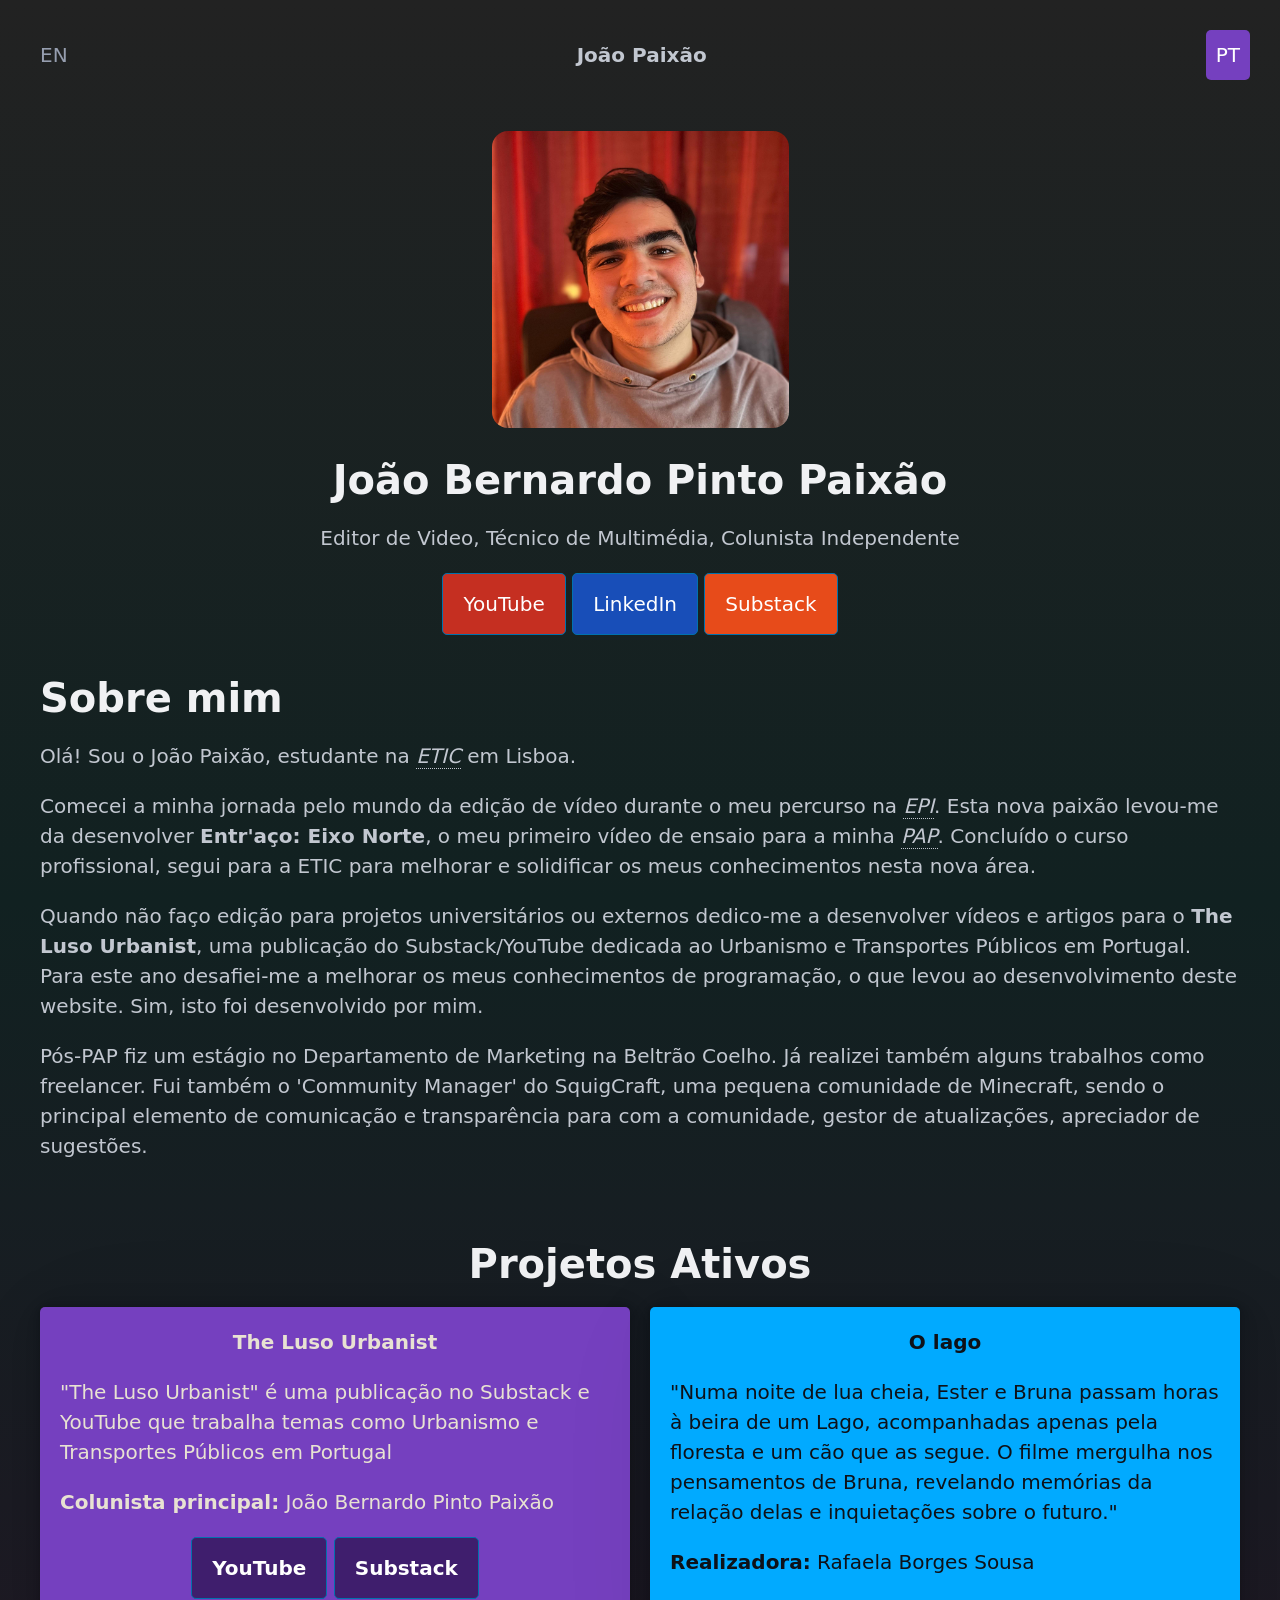
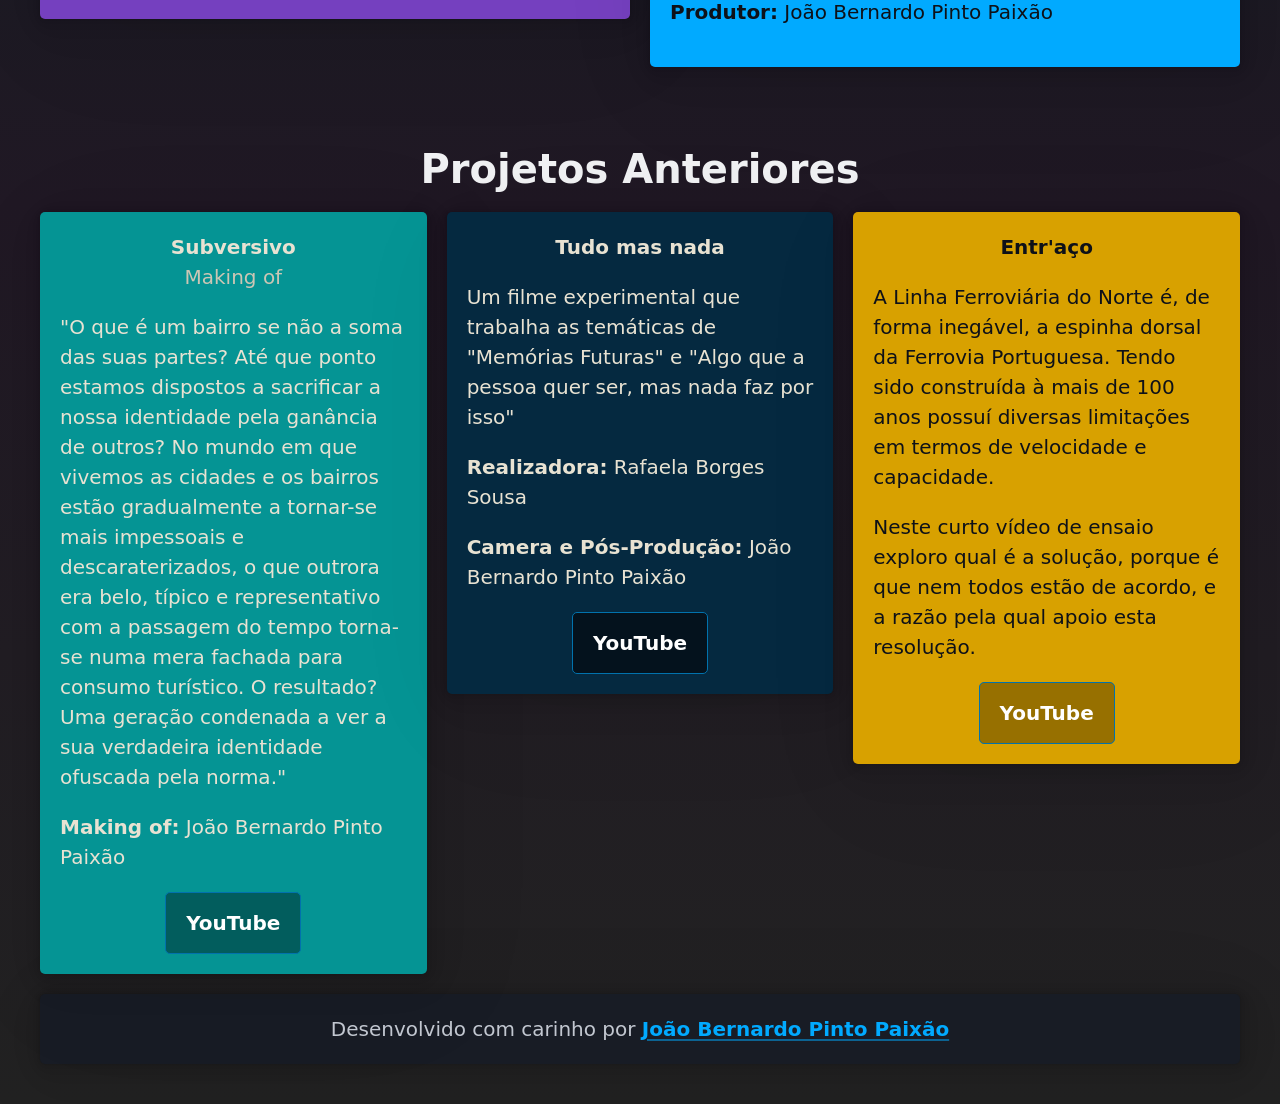
==== commit d9bd2e25: "Quick Fix 2 PT<>EN Switcheroo Now yes..." ====
--- a/pt/index.html
+++ b/pt/index.html
@@ -63,7 +63,7 @@
         </article>
       </div>
     </div>
-    <h1 class="text-center">Past works</h2>
+    <h1 class="text-center">Projetos Anteriores</h2>
     <div class="grid">
       <div>
         <article class="pico-background-cyan-450">
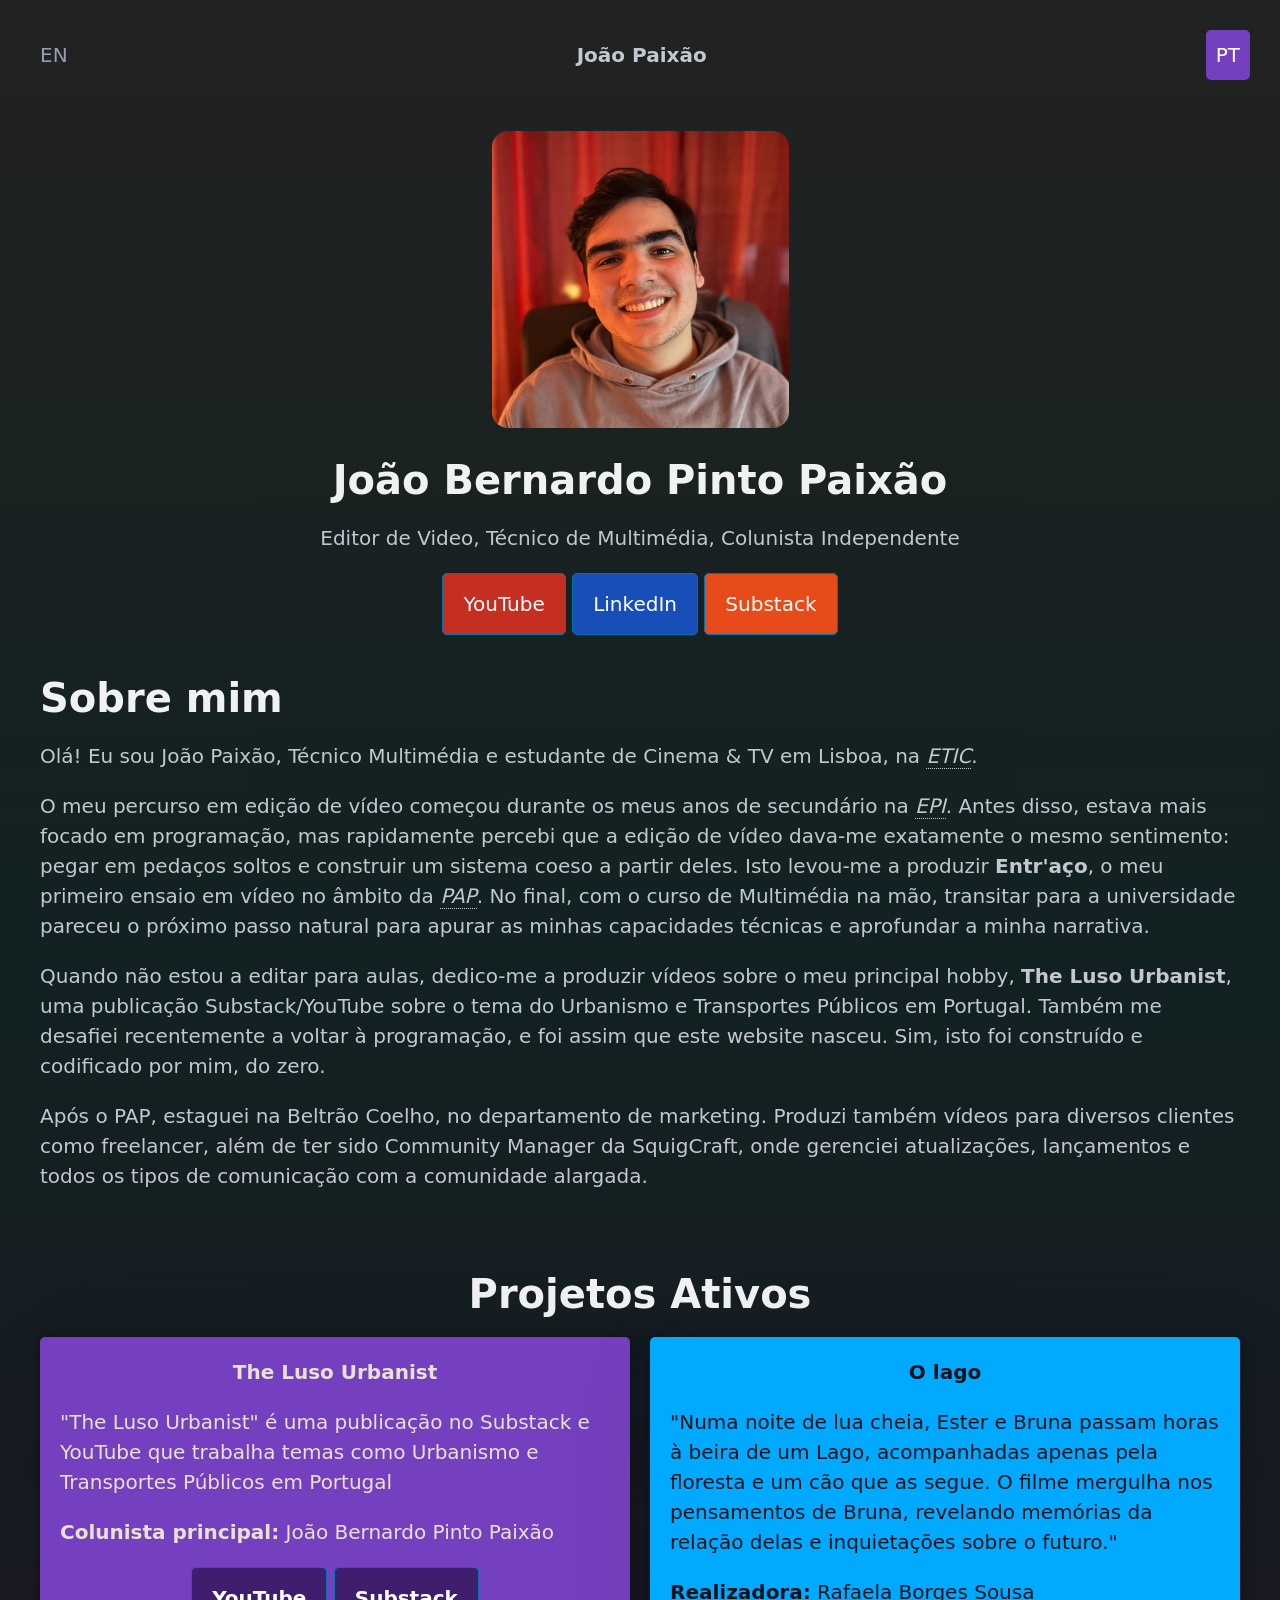
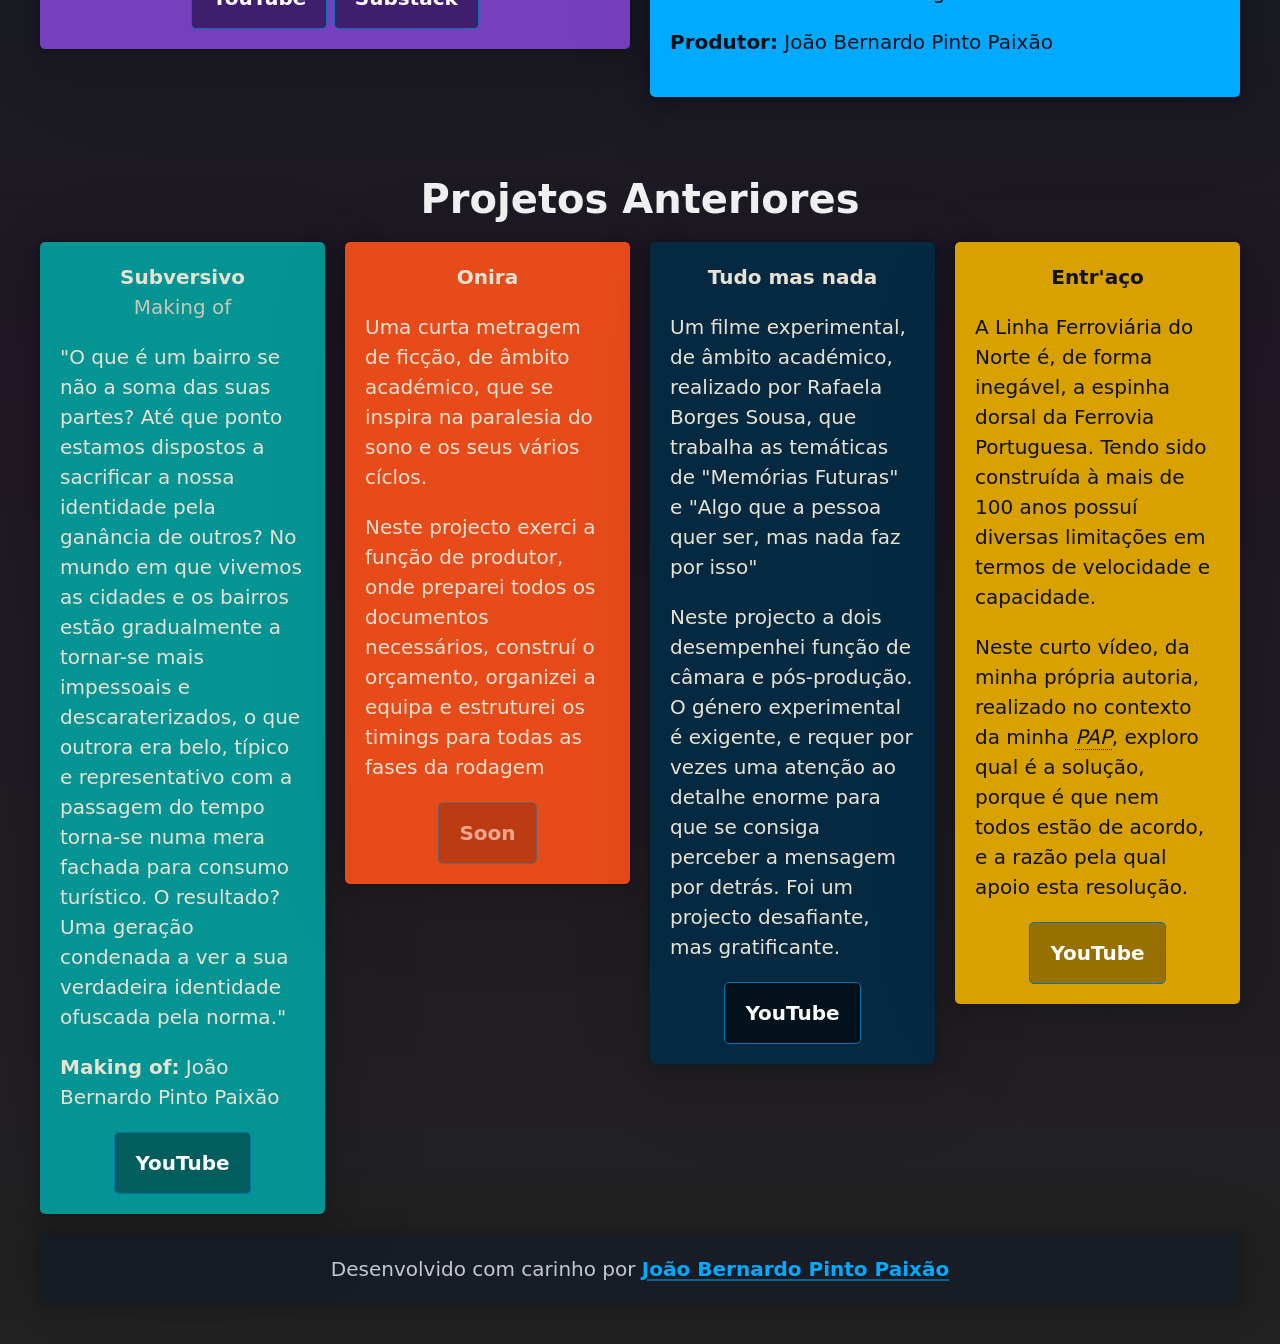
==== commit 3aa19db0: "New introduction test, link hotfix, new item 'Onira' for past projects (PT), along with more express" ====
--- a/pt/index.html
+++ b/pt/index.html
@@ -30,16 +30,16 @@
       <img loading="lazy" class="rounded banner-img" src="/img/me.jpg">
       <h1 class="text-center">João Bernardo Pinto Paixão</h1>
       <p class="text-center">Editor de Video, Técnico de Multimédia, Colunista Independente</p>
-      <a href="https://www.youtube.com/@joaopintopaixao" target="_blank"><button class="pico-background-red-550">YouTube</button></a>
+      <a href="https://www.youtube.com/@joaobernardopintopaixao" target="_blank"><button class="pico-background-red-550">YouTube</button></a>
       <a href="https://www.linkedin.com/in/joaobernardopintopaixao/" target="_blank"><button class="pico-background-blue-650">LinkedIn</button></a>
       <a href="https://substack.com/@joaobernardopintopaixao" target="_blank"><button class="pico-background-orange-450">Substack</button></a>
     </div>
     <hr>
     <h1>Sobre mim</h1>
-    <p>Olá! Sou o João Paixão, estudante na <em data-tooltip="Escola de Tecnologias de Informação e Criação">ETIC</em> em Lisboa.</p>
-    <p>Comecei a minha jornada pelo mundo da edição de vídeo durante o meu percurso na <em data-tooltip="Escola Profissional de Imagem">EPI</em>. Esta nova paixão levou-me da desenvolver <b>Entr'aço: Eixo Norte</b>, o meu primeiro vídeo de ensaio para a minha <em data-tooltip="Final Project | Prova de Aptidão Profissional">PAP</em>. Concluído o curso profissional, segui para a ETIC para melhorar e solidificar os meus conhecimentos nesta nova área.</p>
-    <p>Quando não faço edição para projetos universitários ou externos dedico-me a desenvolver vídeos e artigos para o <b>The Luso Urbanist</b>, uma publicação do Substack/YouTube dedicada ao Urbanismo e Transportes Públicos em Portugal. Para este ano desafiei-me a melhorar os meus conhecimentos de programação, o que levou ao desenvolvimento deste website. Sim, isto foi desenvolvido por mim.</p>
-    <p>Pós-PAP fiz um estágio no Departamento de Marketing na Beltrão Coelho. Já realizei também alguns trabalhos como freelancer. Fui também o 'Community Manager' do SquigCraft, uma pequena comunidade de Minecraft, sendo o principal elemento de comunicação e transparência para com a comunidade, gestor de atualizações, apreciador de sugestões.</p>
+    <p>Olá! Eu sou João Paixão, Técnico Multimédia e estudante de Cinema & TV em Lisboa, na <em data-tooltip="Escola de Tecnologias de Informação e Criação">ETIC</em>.</p>
+    <p>O meu percurso em edição de vídeo começou durante os meus anos de secundário na <em data-tooltip="Escola Profissional de Imagem">EPI</em>. Antes disso, estava mais focado em programação, mas rapidamente percebi que a edição de vídeo dava-me exatamente o mesmo sentimento: pegar em pedaços soltos e construir um sistema coeso a partir deles. Isto levou-me a produzir <b>Entr'aço</b>, o meu primeiro ensaio em vídeo no âmbito da <em data-tooltip="Final Project | Prova de Aptidão Profissional">PAP</em>. No final, com o curso de Multimédia na mão, transitar para a universidade pareceu o próximo passo natural para apurar as minhas capacidades técnicas e aprofundar a minha narrativa.</p>
+    <p>Quando não estou a editar para aulas, dedico-me a produzir vídeos sobre o meu principal hobby, <b>The Luso Urbanist</b>, uma publicação Substack/YouTube sobre o tema do Urbanismo e Transportes Públicos em Portugal. Também me desafiei recentemente a voltar à programação, e foi assim que este website nasceu. Sim, isto foi construído e codificado por mim, do zero.</p>
+    <p>Após o PAP, estaguei na Beltrão Coelho, no departamento de marketing. Produzi também vídeos para diversos clientes como freelancer, além de ter sido Community Manager da SquigCraft, onde gerenciei atualizações, lançamentos e todos os tipos de comunicação com a comunidade alargada.</p>
     <hr>
     <h1 class="text-center">Projetos Ativos</h1>
     <div class="grid">
@@ -79,11 +79,22 @@
         </article>
       </div>
       <div>
+        <article class="pico-background-orange-450">
+          <hgroup>
+            <p class="text-center pico-color-sand-100"><b>Onira</b></p>
+          </hgroup>
+            <p class="pico-color-sand-100">Uma curta metragem de ficção, de âmbito académico, que se inspira na paralesia do sono e os seus vários cíclos.</p>
+            <p class="pico-color-sand-100">Neste projecto exerci a função de produtor, onde preparei todos os documentos necessários, construí o orçamento, organizei a equipa e estruturei os timings para todas as fases da rodagem</p>
+            <div class="align-btn">
+              <a class="text-center"><button class="text-center pico-background-orange-650" disabled><b>Soon</b></button></a>
+            </div>
+        </article>
+      </div>
+      <div>
         <article class="pico-background-azure-850">
           <p class="text-center pico-color-sand-100"><b>Tudo mas nada</b></p>
-          <p class="pico-color-sand-100">Um filme experimental que trabalha as temáticas de "Memórias Futuras" e "Algo que a pessoa quer ser, mas nada faz por isso"</p>
-          <p class="pico-color-sand-100"><b>Realizadora:</b> Rafaela Borges Sousa</p>
-          <p class="pico-color-sand-100"><b>Camera e Pós-Produção:</b> João Bernardo Pinto Paixão</p>
+          <p class="pico-color-sand-100">Um filme experimental, de âmbito académico, realizado por Rafaela Borges Sousa, que trabalha as temáticas de "Memórias Futuras" e "Algo que a pessoa quer ser, mas nada faz por isso"</p>
+          <p class="pico-color-sand-100">Neste projecto a dois desempenhei função de câmara e pós-produção. O género experimental é exigente, e requer por vezes uma atenção ao detalhe enorme para que se consiga perceber a mensagem por detrás. Foi um projecto desafiante, mas gratificante.</p>
           <div class="align-btn">
             <a class="text-center" href="https://www.youtube.com/watch?v=ttI7QOR3_QU" target="_blank"><button class="text-center pico-background-azure-950"><b>YouTube</b></button></a>
           </div>
@@ -93,7 +104,7 @@
         <article class="pico-background-amber-300">
           <p class="text-center pico-color-slate-950"><b>Entr'aço</b></p>
           <p class="pico-color-slate-950">A Linha Ferroviária do Norte é, de forma inegável, a espinha dorsal da Ferrovia Portuguesa. Tendo sido construída à mais de 100 anos possuí diversas limitações em termos de velocidade e capacidade.</p>
-          <p class="pico-color-slate-950">Neste curto vídeo de ensaio exploro qual é a solução, porque é que nem todos estão de acordo, e a razão pela qual apoio esta resolução.</p>
+          <p class="pico-color-slate-950">Neste curto vídeo, da minha própria autoria, realizado no contexto da minha <em data-tooltip="Final Project | Prova de Aptidão Profissional">PAP</em>, exploro qual é a solução, porque é que nem todos estão de acordo, e a razão pela qual apoio esta resolução.</p>
           <div class="align-btn">
             <a class="text-center" href="https://www.youtube.com/watch?v=b50EpnshFkY" target="_blank"><button class="text-center pico-background-amber-500"><b>YouTube</b></button></a>
           </div>
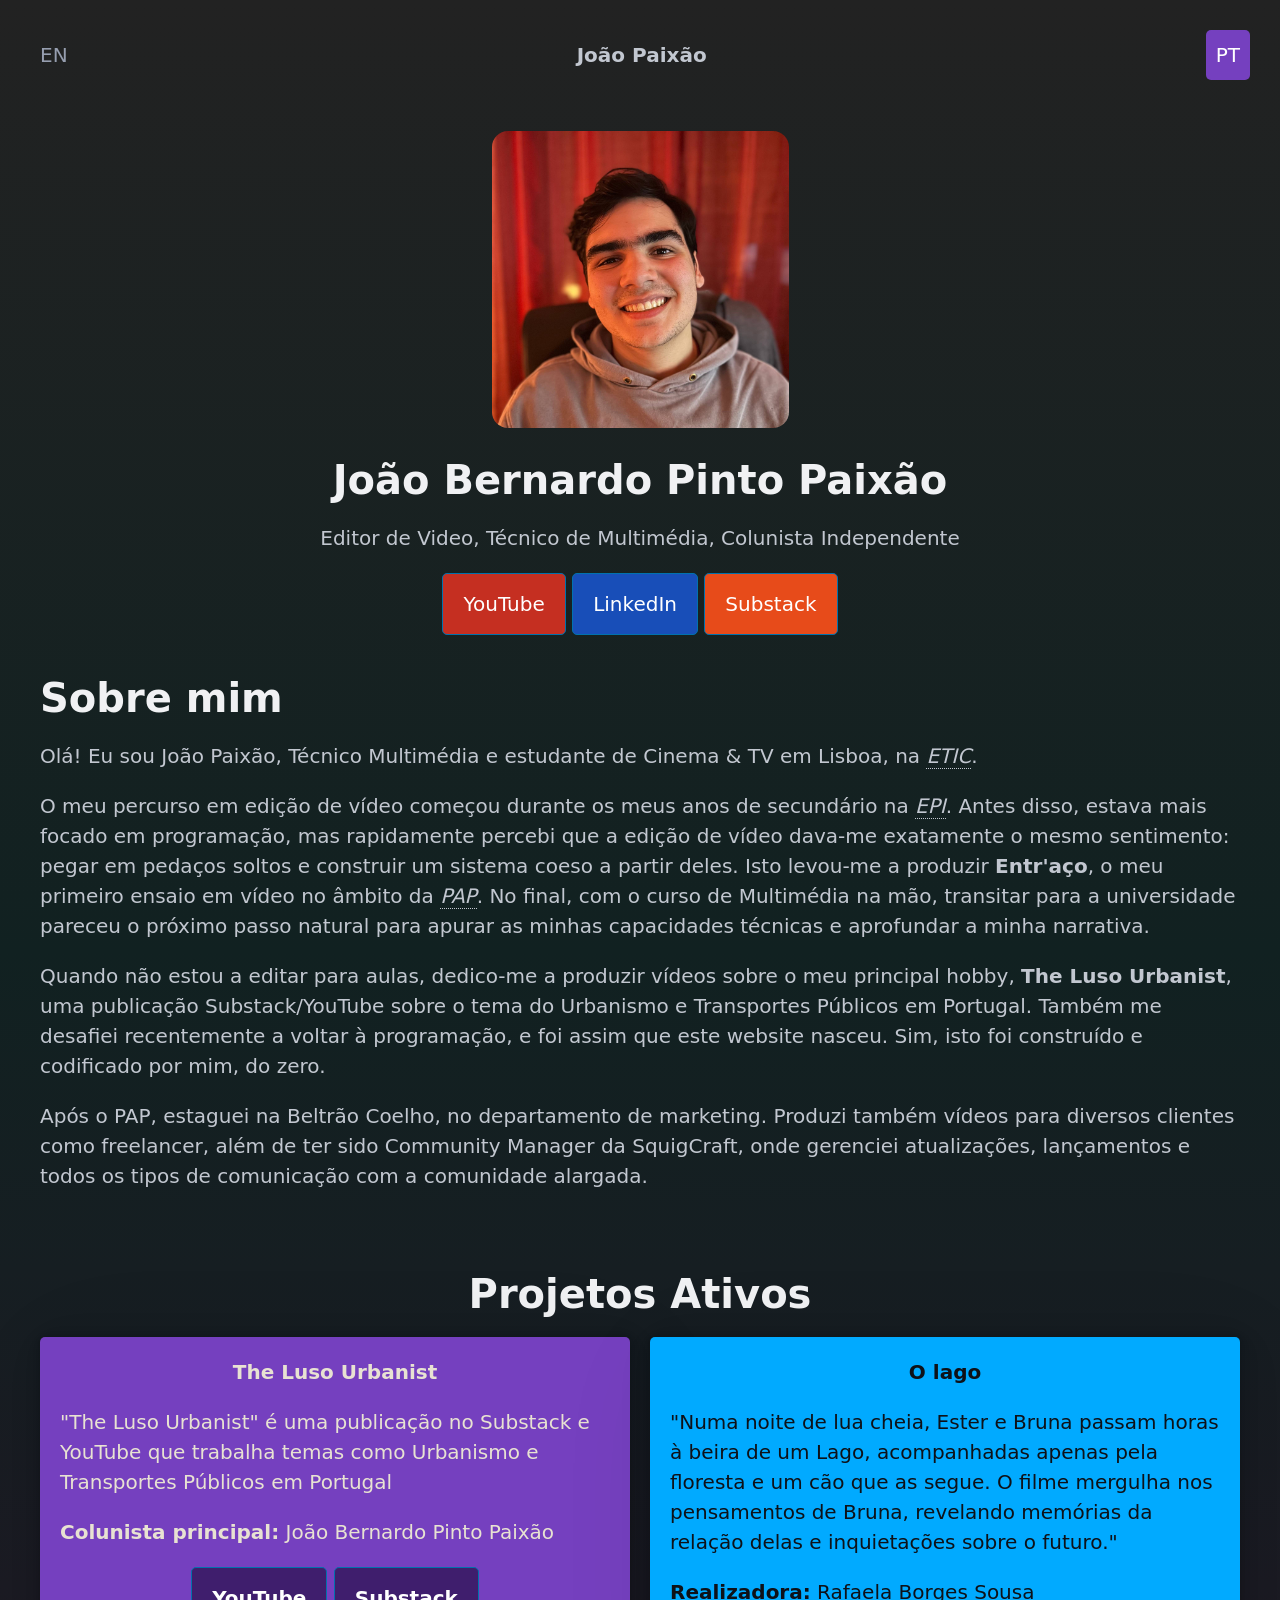
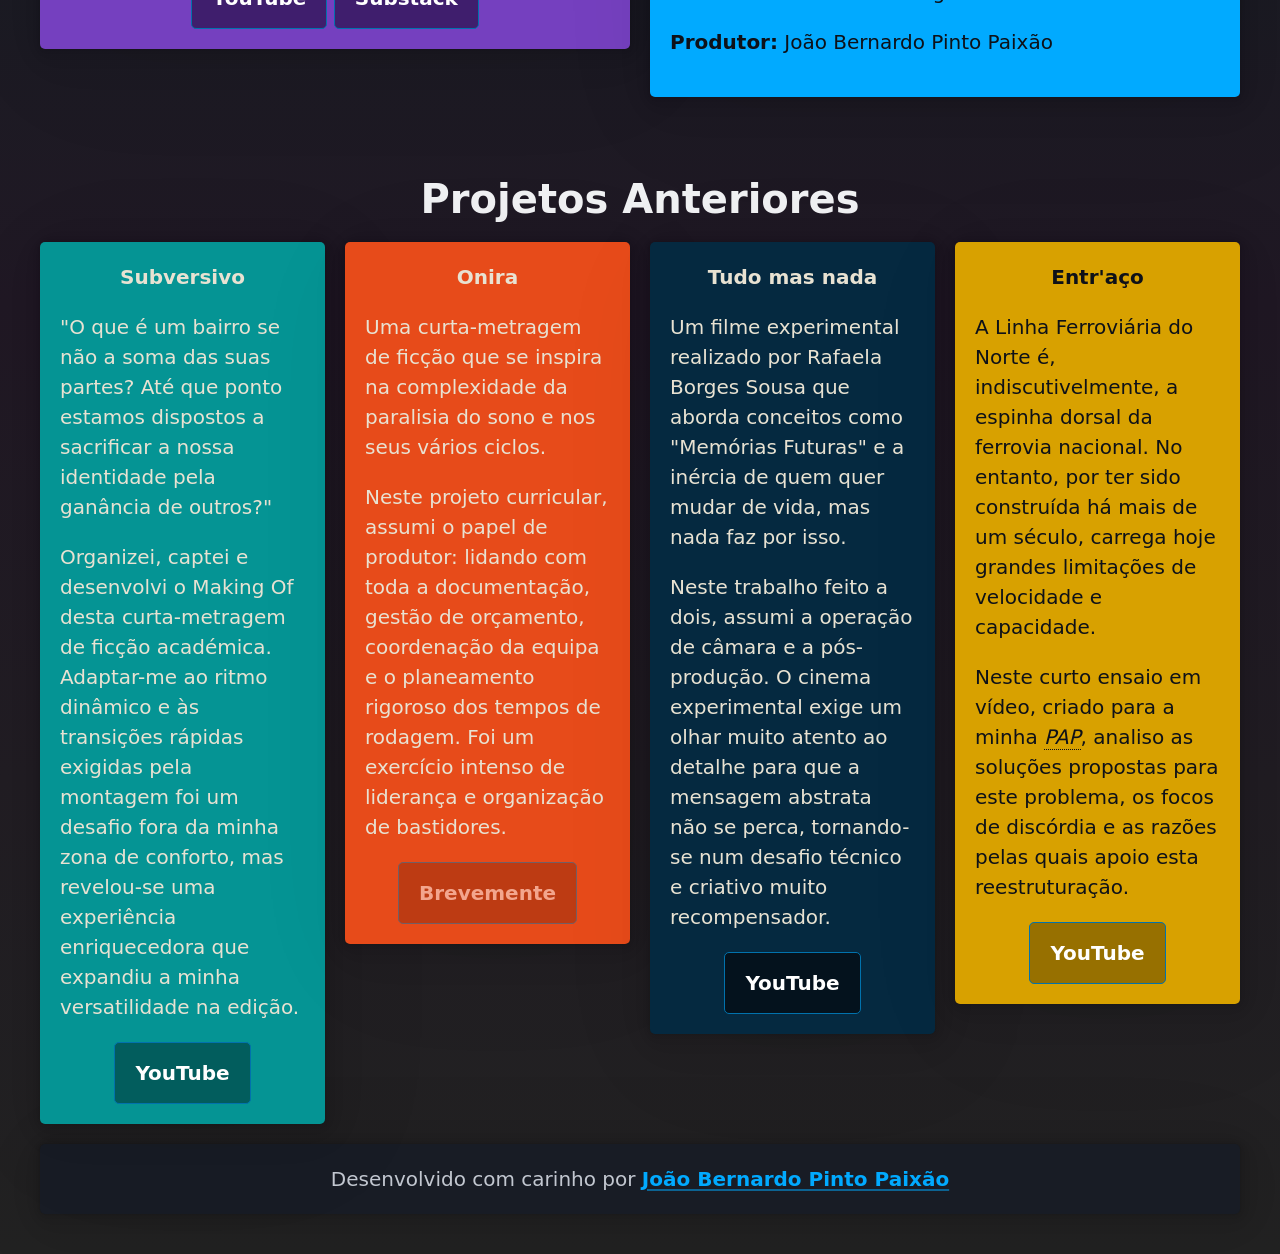
==== commit 657585fa: "Changed the remainder of the Past Project (EN/PT) items." ====
--- a/pt/index.html
+++ b/pt/index.html
@@ -63,16 +63,15 @@
         </article>
       </div>
     </div>
-    <h1 class="text-center">Projetos Anteriores</h2>
+    <h1 class="text-center">Projetos Anteriores</h1>
     <div class="grid">
       <div>
         <article class="pico-background-cyan-450">
           <hgroup>
             <p class="text-center pico-color-sand-100"><b>Subversivo</b></p>
-            <p class="text-center pico-color-sand-200">Making of</p>
           </hgroup>
-            <p class="pico-color-sand-100">"O que é um bairro se não a soma das suas partes? Até que ponto estamos dispostos a sacrificar a nossa identidade pela ganância de outros? No mundo em que vivemos as cidades e os bairros estão gradualmente a tornar-se mais impessoais e descaraterizados, o que outrora era belo, típico e representativo com a passagem do tempo torna-se numa mera fachada para consumo turístico. O resultado? Uma geração condenada a ver a sua verdadeira identidade ofuscada pela norma."</p>
-            <p class="pico-color-sand-100"><b>Making of:</b> João Bernardo Pinto Paixão</p>
+            <p class="pico-color-sand-100">"O que é um bairro se não a soma das suas partes? Até que ponto estamos dispostos a sacrificar a nossa identidade pela ganância de outros?"</p>
+            <p class="pico-color-sand-100">Organizei, captei e desenvolvi o Making Of desta curta-metragem de ficção académica. Adaptar-me ao ritmo dinâmico e às transições rápidas exigidas pela montagem foi um desafio fora da minha zona de conforto, mas revelou-se uma experiência enriquecedora que expandiu a minha versatilidade na edição.</p>
             <div class="align-btn">
               <a class="text-center" href="https://www.youtube.com/watch?v=Db4vnzVAScg" target="_blank"><button class="text-center pico-background-cyan-650"><b>YouTube</b></button></a>
             </div>
@@ -83,18 +82,18 @@
           <hgroup>
             <p class="text-center pico-color-sand-100"><b>Onira</b></p>
           </hgroup>
-            <p class="pico-color-sand-100">Uma curta metragem de ficção, de âmbito académico, que se inspira na paralesia do sono e os seus vários cíclos.</p>
-            <p class="pico-color-sand-100">Neste projecto exerci a função de produtor, onde preparei todos os documentos necessários, construí o orçamento, organizei a equipa e estruturei os timings para todas as fases da rodagem</p>
+            <p class="pico-color-sand-100">Uma curta-metragem de ficção que se inspira na complexidade da paralisia do sono e nos seus vários ciclos.</p>
+            <p class="pico-color-sand-100">Neste projeto curricular, assumi o papel de produtor: lidando com toda a documentação, gestão de orçamento, coordenação da equipa e o planeamento rigoroso dos tempos de rodagem. Foi um exercício intenso de liderança e organização de bastidores.</p>
             <div class="align-btn">
-              <a class="text-center"><button class="text-center pico-background-orange-650" disabled><b>Soon</b></button></a>
+              <a class="text-center"><button class="text-center pico-background-orange-650" disabled><b>Brevemente</b></button></a>
             </div>
         </article>
       </div>
       <div>
         <article class="pico-background-azure-850">
           <p class="text-center pico-color-sand-100"><b>Tudo mas nada</b></p>
-          <p class="pico-color-sand-100">Um filme experimental, de âmbito académico, realizado por Rafaela Borges Sousa, que trabalha as temáticas de "Memórias Futuras" e "Algo que a pessoa quer ser, mas nada faz por isso"</p>
-          <p class="pico-color-sand-100">Neste projecto a dois desempenhei função de câmara e pós-produção. O género experimental é exigente, e requer por vezes uma atenção ao detalhe enorme para que se consiga perceber a mensagem por detrás. Foi um projecto desafiante, mas gratificante.</p>
+          <p class="pico-color-sand-100">Um filme experimental realizado por Rafaela Borges Sousa que aborda conceitos como "Memórias Futuras" e a inércia de quem quer mudar de vida, mas nada faz por isso.</p>
+          <p class="pico-color-sand-100">Neste trabalho feito a dois, assumi a operação de câmara e a pós-produção. O cinema experimental exige um olhar muito atento ao detalhe para que a mensagem abstrata não se perca, tornando-se num desafio técnico e criativo muito recompensador.</p>
           <div class="align-btn">
             <a class="text-center" href="https://www.youtube.com/watch?v=ttI7QOR3_QU" target="_blank"><button class="text-center pico-background-azure-950"><b>YouTube</b></button></a>
           </div>
@@ -103,8 +102,8 @@
       <div>
         <article class="pico-background-amber-300">
           <p class="text-center pico-color-slate-950"><b>Entr'aço</b></p>
-          <p class="pico-color-slate-950">A Linha Ferroviária do Norte é, de forma inegável, a espinha dorsal da Ferrovia Portuguesa. Tendo sido construída à mais de 100 anos possuí diversas limitações em termos de velocidade e capacidade.</p>
-          <p class="pico-color-slate-950">Neste curto vídeo, da minha própria autoria, realizado no contexto da minha <em data-tooltip="Final Project | Prova de Aptidão Profissional">PAP</em>, exploro qual é a solução, porque é que nem todos estão de acordo, e a razão pela qual apoio esta resolução.</p>
+          <p class="pico-color-slate-950">A Linha Ferroviária do Norte é, indiscutivelmente, a espinha dorsal da ferrovia nacional. No entanto, por ter sido construída há mais de um século, carrega hoje grandes limitações de velocidade e capacidade.</p>
+          <p class="pico-color-slate-950">Neste curto ensaio em vídeo, criado para a minha <em data-tooltip="Final Project | Prova de Aptidão Profissional">PAP</em>, analiso as soluções propostas para este problema, os focos de discórdia e as razões pelas quais apoio esta reestruturação.</p>
           <div class="align-btn">
             <a class="text-center" href="https://www.youtube.com/watch?v=b50EpnshFkY" target="_blank"><button class="text-center pico-background-amber-500"><b>YouTube</b></button></a>
           </div>
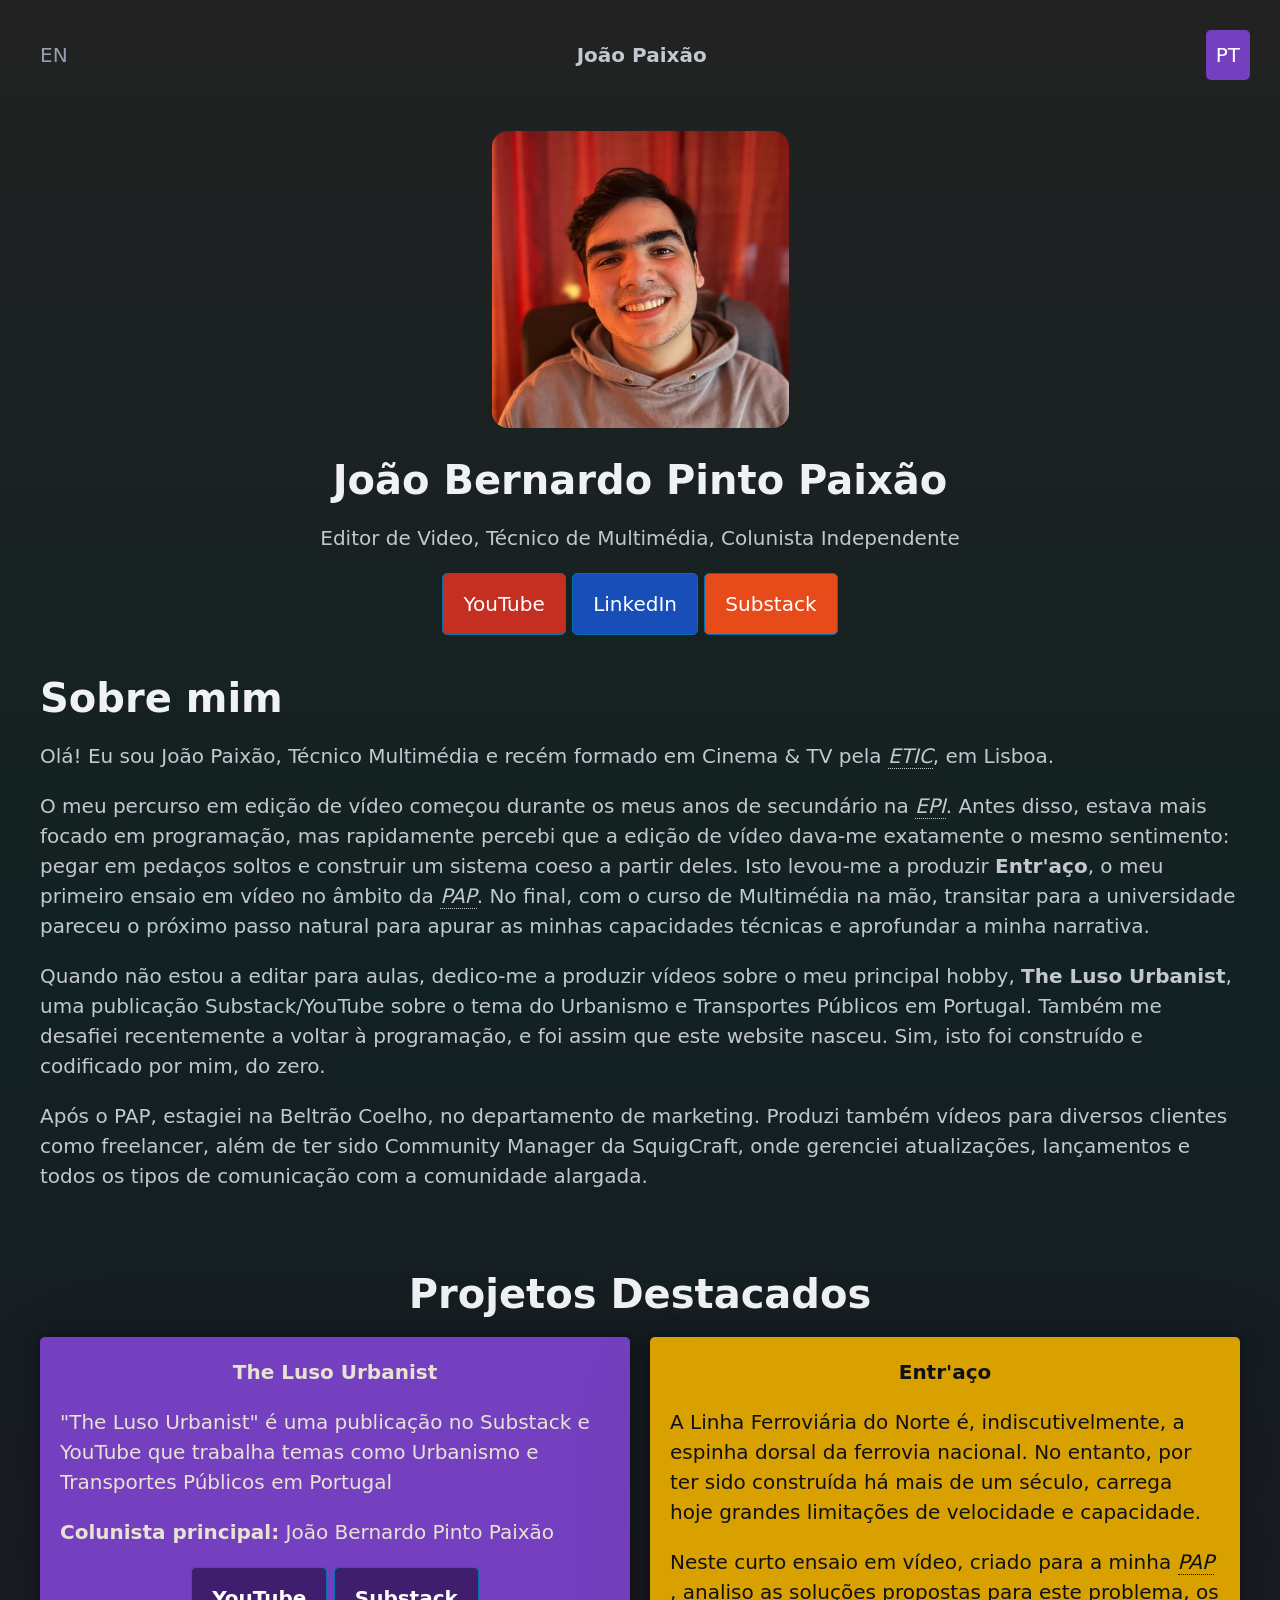
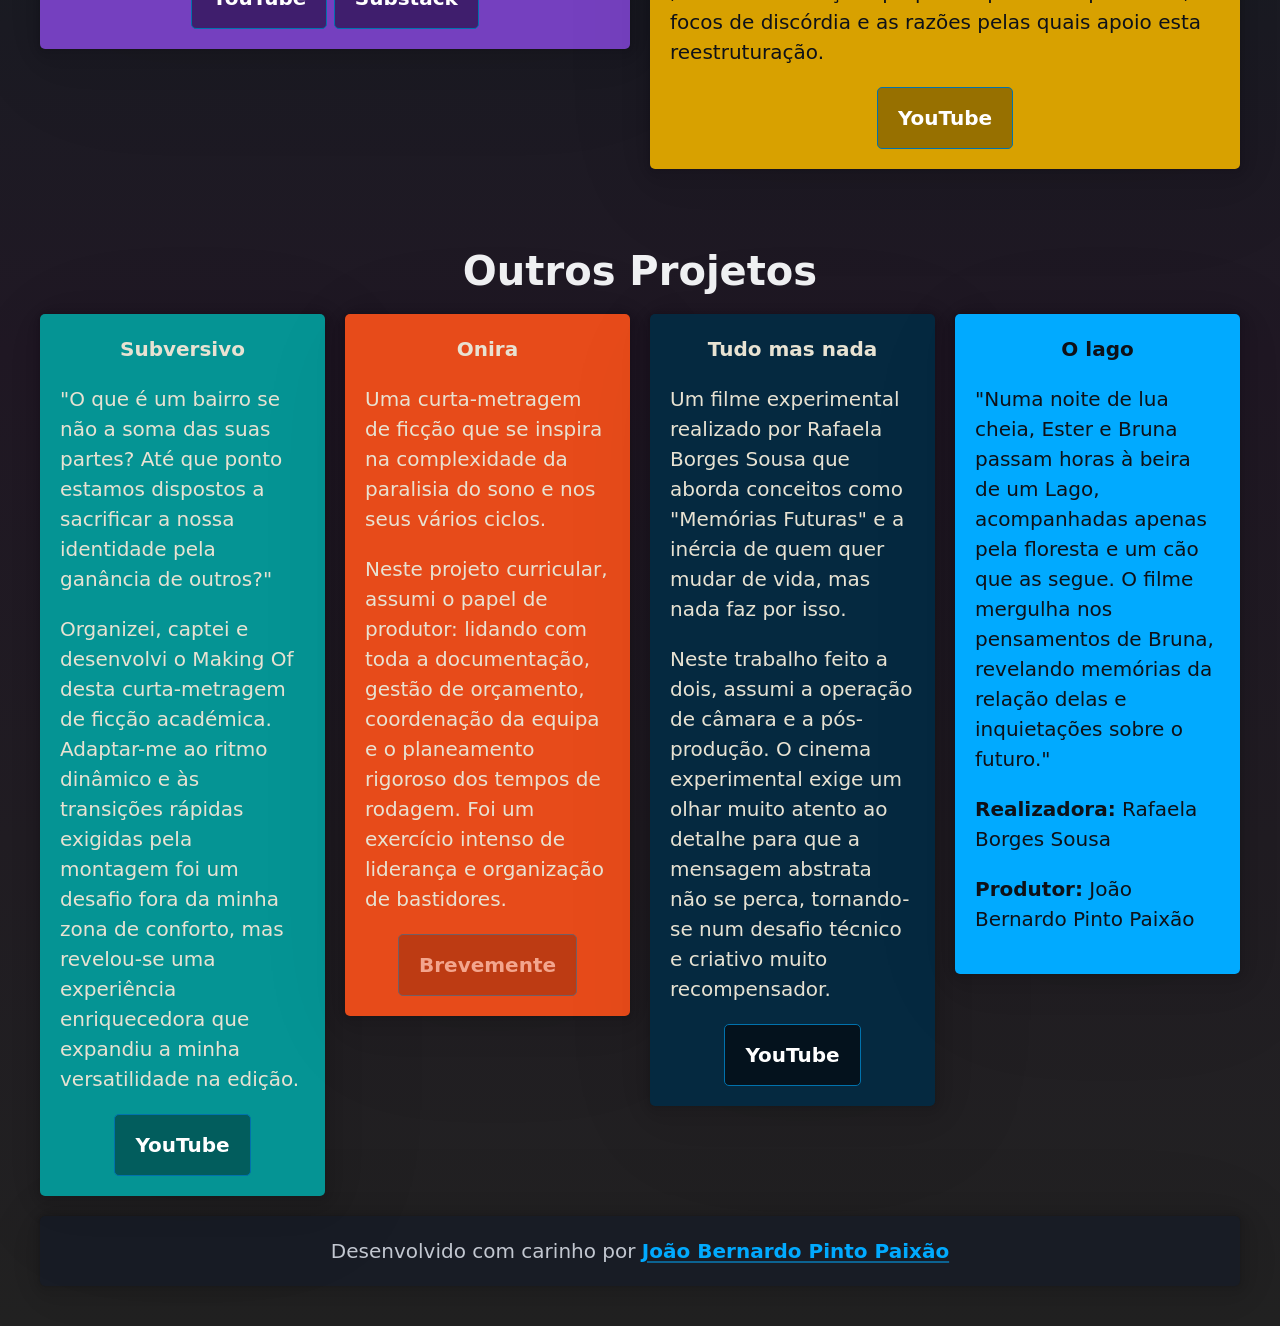
==== commit 0de14724: "Switched highlights, updated description and fixed typo." ====
--- a/pt/index.html
+++ b/pt/index.html
@@ -36,12 +36,12 @@
     </div>
     <hr>
     <h1>Sobre mim</h1>
-    <p>Olá! Eu sou João Paixão, Técnico Multimédia e estudante de Cinema & TV em Lisboa, na <em data-tooltip="Escola de Tecnologias de Informação e Criação">ETIC</em>.</p>
+    <p>Olá! Eu sou João Paixão, Técnico Multimédia e recém formado em Cinema & TV pela <em data-tooltip="Escola de Tecnologias de Informação e Criação">ETIC</em>, em Lisboa.</p>
     <p>O meu percurso em edição de vídeo começou durante os meus anos de secundário na <em data-tooltip="Escola Profissional de Imagem">EPI</em>. Antes disso, estava mais focado em programação, mas rapidamente percebi que a edição de vídeo dava-me exatamente o mesmo sentimento: pegar em pedaços soltos e construir um sistema coeso a partir deles. Isto levou-me a produzir <b>Entr'aço</b>, o meu primeiro ensaio em vídeo no âmbito da <em data-tooltip="Final Project | Prova de Aptidão Profissional">PAP</em>. No final, com o curso de Multimédia na mão, transitar para a universidade pareceu o próximo passo natural para apurar as minhas capacidades técnicas e aprofundar a minha narrativa.</p>
     <p>Quando não estou a editar para aulas, dedico-me a produzir vídeos sobre o meu principal hobby, <b>The Luso Urbanist</b>, uma publicação Substack/YouTube sobre o tema do Urbanismo e Transportes Públicos em Portugal. Também me desafiei recentemente a voltar à programação, e foi assim que este website nasceu. Sim, isto foi construído e codificado por mim, do zero.</p>
-    <p>Após o PAP, estaguei na Beltrão Coelho, no departamento de marketing. Produzi também vídeos para diversos clientes como freelancer, além de ter sido Community Manager da SquigCraft, onde gerenciei atualizações, lançamentos e todos os tipos de comunicação com a comunidade alargada.</p>
+    <p>Após o PAP, estagiei na Beltrão Coelho, no departamento de marketing. Produzi também vídeos para diversos clientes como freelancer, além de ter sido Community Manager da SquigCraft, onde gerenciei atualizações, lançamentos e todos os tipos de comunicação com a comunidade alargada.</p>
     <hr>
-    <h1 class="text-center">Projetos Ativos</h1>
+    <h1 class="text-center">Projetos Destacados</h1>
     <div class="grid">
       <div>
         <article class="pico-background-violet-600">
@@ -55,15 +55,17 @@
         </article>
       </div>
       <div>
-        <article class="pico-background-azure-350">
-          <p class="text-center pico-color-slate-950"><b>O lago</b></p>
-          <p class="pico-color-slate-950">"Numa noite de lua cheia, Ester e Bruna passam horas à beira de um Lago, acompanhadas apenas pela floresta e um cão que as segue. O filme mergulha nos pensamentos de Bruna, revelando memórias da relação delas e inquietações sobre o futuro."</p>
-          <p class="pico-color-slate-950"><b>Realizadora:</b> Rafaela Borges Sousa</p>
-          <p class="pico-color-slate-950"><b>Produtor:</b> João Bernardo Pinto Paixão</p>
+        <article class="pico-background-amber-300">
+          <p class="text-center pico-color-slate-950"><b>Entr'aço</b></p>
+          <p class="pico-color-slate-950">A Linha Ferroviária do Norte é, indiscutivelmente, a espinha dorsal da ferrovia nacional. No entanto, por ter sido construída há mais de um século, carrega hoje grandes limitações de velocidade e capacidade.</p>
+          <p class="pico-color-slate-950">Neste curto ensaio em vídeo, criado para a minha <em data-tooltip="Final Project | Prova de Aptidão Profissional">PAP</em>, analiso as soluções propostas para este problema, os focos de discórdia e as razões pelas quais apoio esta reestruturação.</p>
+          <div class="align-btn">
+            <a class="text-center" href="https://www.youtube.com/watch?v=b50EpnshFkY" target="_blank"><button class="text-center pico-background-amber-500"><b>YouTube</b></button></a>
+          </div>
         </article>
       </div>
     </div>
-    <h1 class="text-center">Projetos Anteriores</h1>
+    <h1 class="text-center">Outros Projetos</h1>
     <div class="grid">
       <div>
         <article class="pico-background-cyan-450">
@@ -99,14 +101,12 @@
           </div>
         </article>
       </div>
-      <div>
-        <article class="pico-background-amber-300">
-          <p class="text-center pico-color-slate-950"><b>Entr'aço</b></p>
-          <p class="pico-color-slate-950">A Linha Ferroviária do Norte é, indiscutivelmente, a espinha dorsal da ferrovia nacional. No entanto, por ter sido construída há mais de um século, carrega hoje grandes limitações de velocidade e capacidade.</p>
-          <p class="pico-color-slate-950">Neste curto ensaio em vídeo, criado para a minha <em data-tooltip="Final Project | Prova de Aptidão Profissional">PAP</em>, analiso as soluções propostas para este problema, os focos de discórdia e as razões pelas quais apoio esta reestruturação.</p>
-          <div class="align-btn">
-            <a class="text-center" href="https://www.youtube.com/watch?v=b50EpnshFkY" target="_blank"><button class="text-center pico-background-amber-500"><b>YouTube</b></button></a>
-          </div>
+            <div>
+        <article class="pico-background-azure-350">
+          <p class="text-center pico-color-slate-950"><b>O lago</b></p>
+          <p class="pico-color-slate-950">"Numa noite de lua cheia, Ester e Bruna passam horas à beira de um Lago, acompanhadas apenas pela floresta e um cão que as segue. O filme mergulha nos pensamentos de Bruna, revelando memórias da relação delas e inquietações sobre o futuro."</p>
+          <p class="pico-color-slate-950"><b>Realizadora:</b> Rafaela Borges Sousa</p>
+          <p class="pico-color-slate-950"><b>Produtor:</b> João Bernardo Pinto Paixão</p>
         </article>
       </div>
     </div>
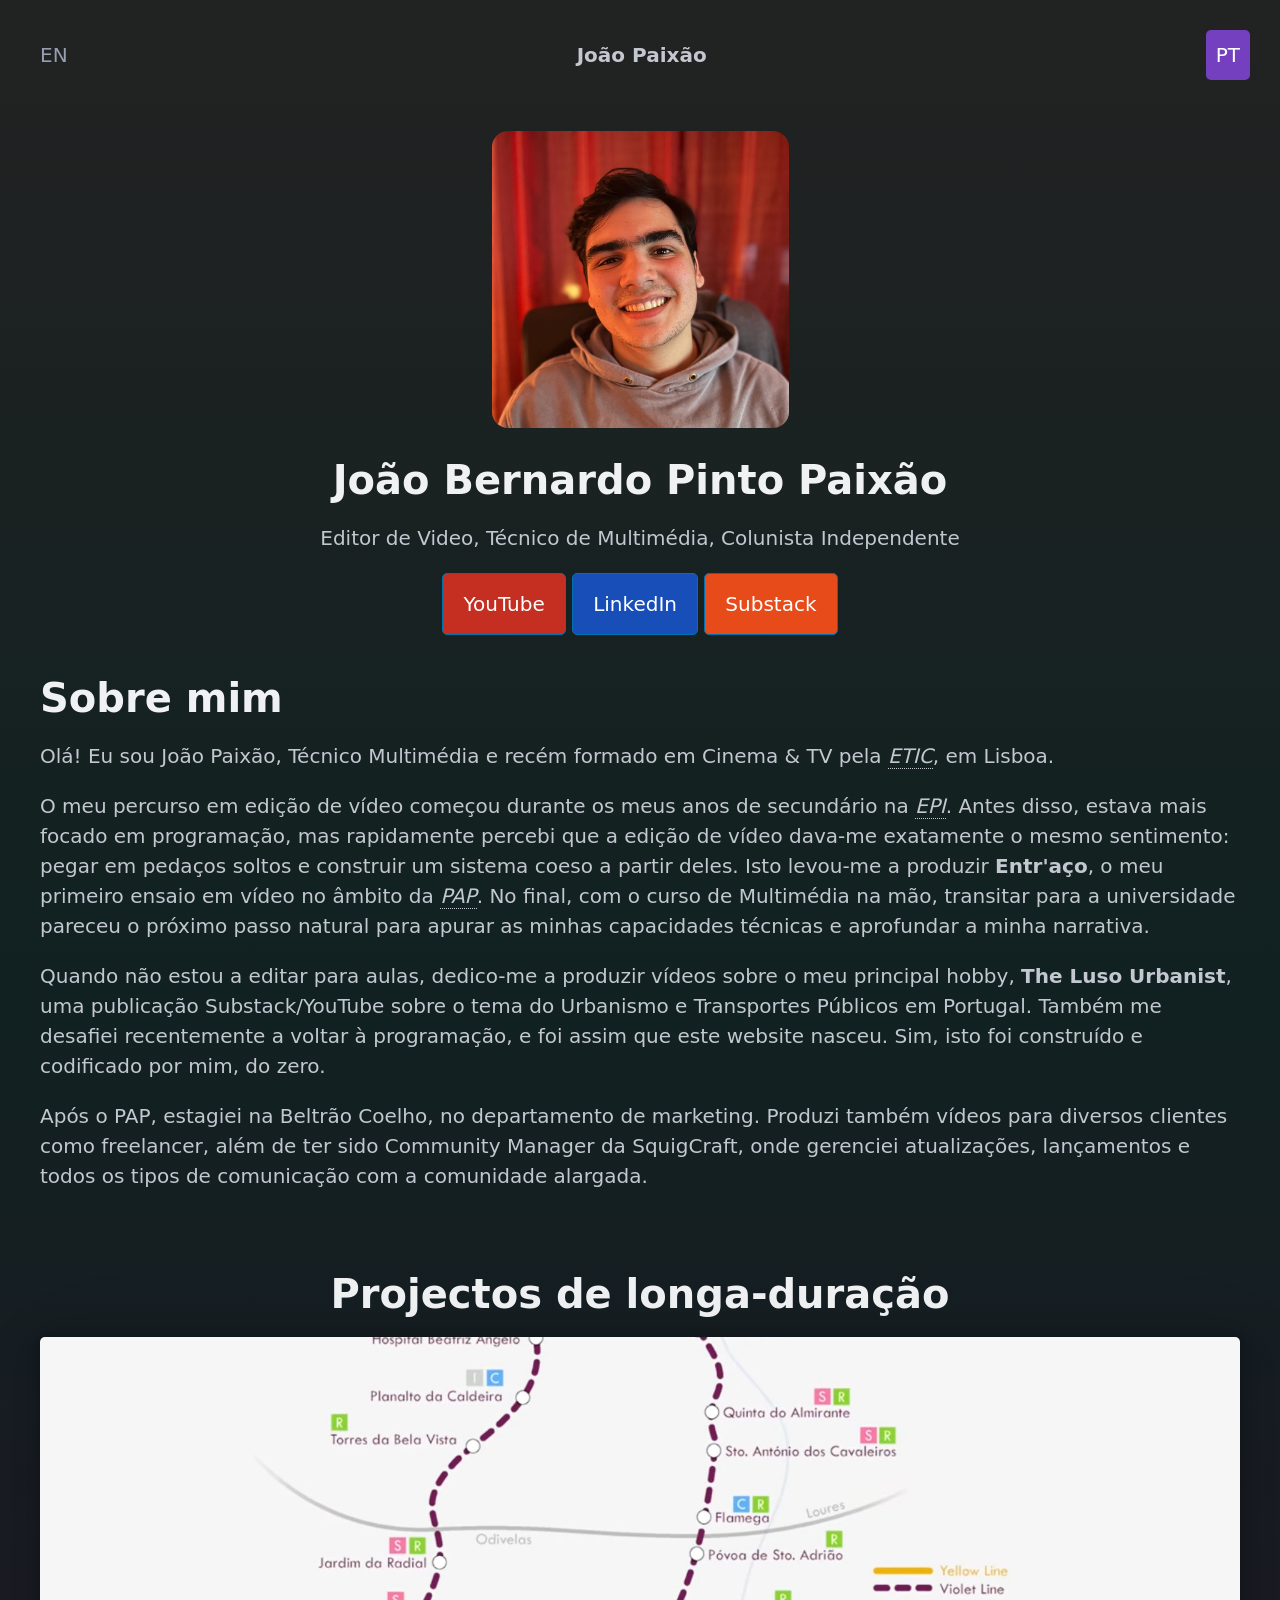
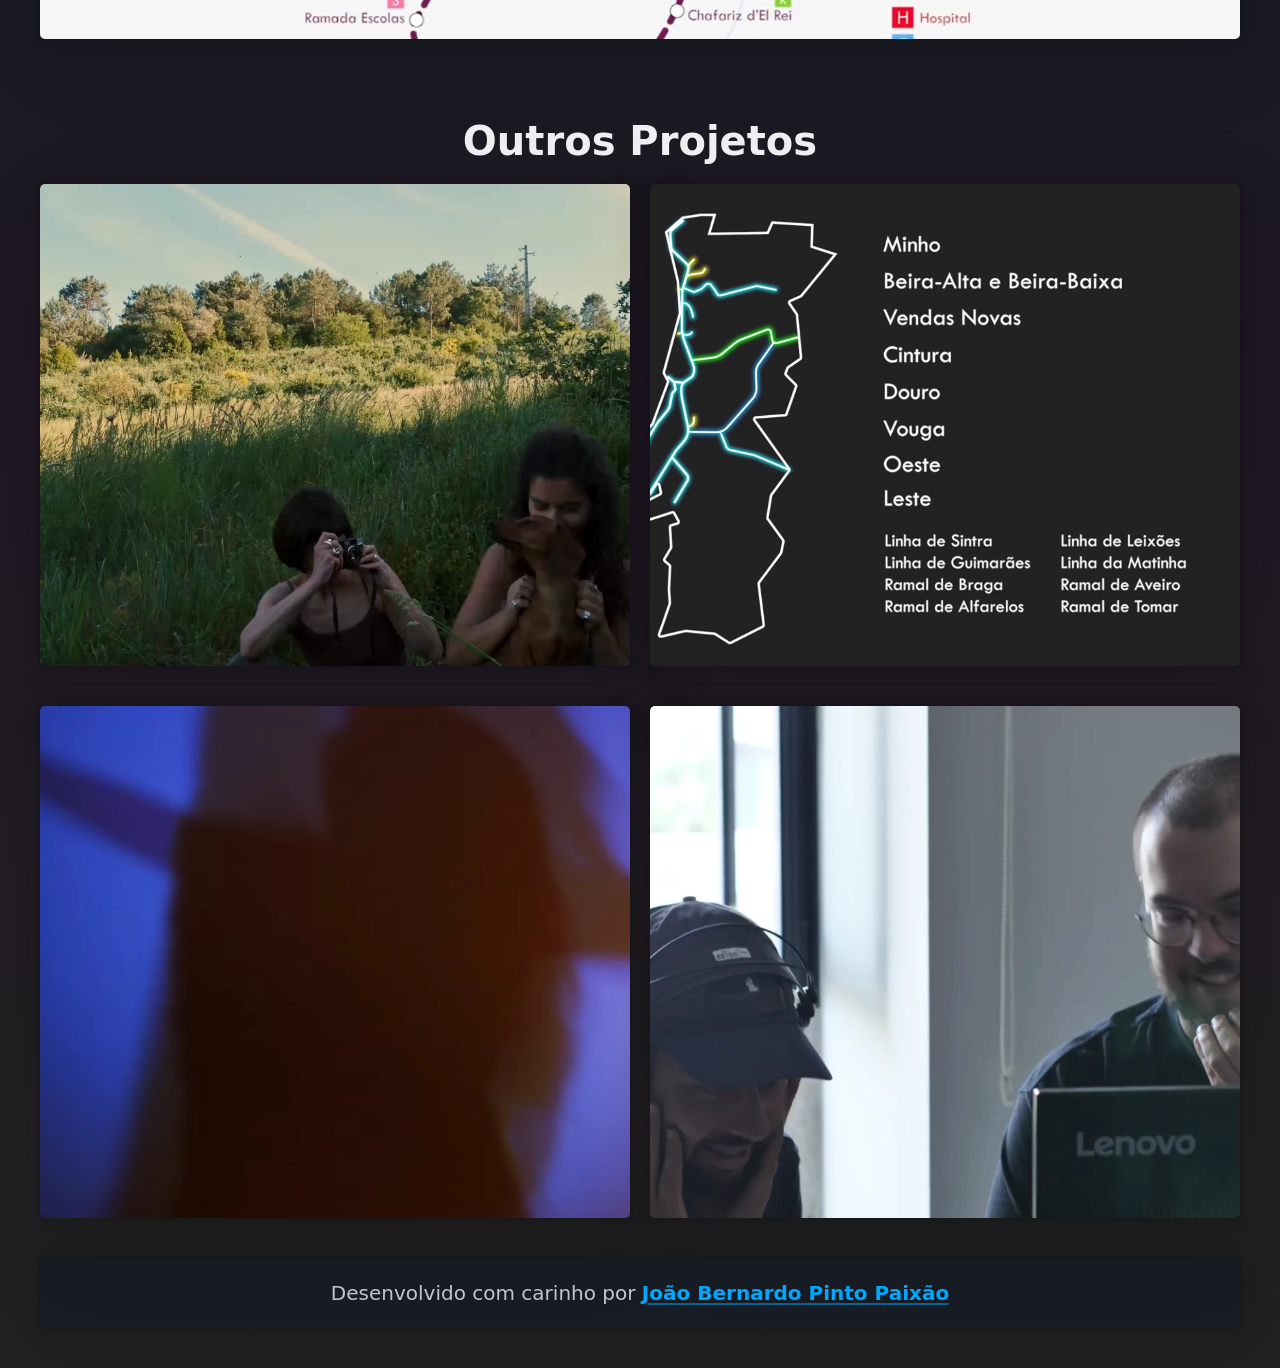
==== commit 6efde52c: "Added images to the project cards, rearanged them and added hover effects with the help of Mistal AI" ====
--- a/pt/index.html
+++ b/pt/index.html
@@ -11,7 +11,6 @@
   <link rel="stylesheet" href="/css/flexboxgrid.min.css">
   <title>João Bernardo Pinto Paixão | Portefolio</title>
 </head>
-
 <body>
   <main class="container">
     <nav>
@@ -41,79 +40,70 @@
     <p>Quando não estou a editar para aulas, dedico-me a produzir vídeos sobre o meu principal hobby, <b>The Luso Urbanist</b>, uma publicação Substack/YouTube sobre o tema do Urbanismo e Transportes Públicos em Portugal. Também me desafiei recentemente a voltar à programação, e foi assim que este website nasceu. Sim, isto foi construído e codificado por mim, do zero.</p>
     <p>Após o PAP, estagiei na Beltrão Coelho, no departamento de marketing. Produzi também vídeos para diversos clientes como freelancer, além de ter sido Community Manager da SquigCraft, onde gerenciei atualizações, lançamentos e todos os tipos de comunicação com a comunidade alargada.</p>
     <hr>
-    <h1 class="text-center">Projetos Destacados</h1>
-    <div class="grid">
-      <div>
-        <article class="pico-background-violet-600">
-          <p class="text-center pico-color-sand-100"><b>The Luso Urbanist</b></p>
-          <p class="pico-color-sand-100">"The Luso Urbanist" é uma publicação no Substack e YouTube que trabalha temas como Urbanismo e Transportes Públicos em Portugal</p>
-              <p class="pico-color-sand-100"><b>Colunista principal:</b> João Bernardo Pinto Paixão</p>
-          <div class="align-btn">
-            <a class="text-center" href="https://www.youtube.com/@thelusourbanist" target="_blank"><button class="text-center pico-background-violet-800"><b>YouTube</b></button></a>
-            <a class="text-center" href="https://thelusourbanist.substack.com" target="_blank"><button class="text-center pico-background-violet-800"><b>Substack</b></button></a>
-          </div>
-        </article>
+    <h1 class="text-center">Projectos de longa-duração</h1>
+      <div class="grid">
+        <div>
+          <article class="project-card project-luso-urbanist">
+            <p class="text-center"><b>The Luso Urbanist</b></p>
+            <p>"The Luso Urbanist" foi uma publicação no Substack e YouTube que trabalhou temas como Urbanismo e Transportes Públicos em Portugal</p>
+            <p><b>Colunista principal:</b> João Bernardo Pinto Paixão</p>
+            <div class="align-btn">
+              <a class="text-center" href="https://www.youtube.com/@thelusourbanist" target="_blank"><button class="text-center pico-background-violet-800"><b>YouTube</b></button></a>
+              <a class="text-center" href="https://thelusourbanist.substack.com" target="_blank"><button class="text-center pico-background-violet-800"><b>Substack</b></button></a>
+            </div>
+          </article>
+        </div>
       </div>
-      <div>
-        <article class="pico-background-amber-300">
-          <p class="text-center pico-color-slate-950"><b>Entr'aço</b></p>
-          <p class="pico-color-slate-950">A Linha Ferroviária do Norte é, indiscutivelmente, a espinha dorsal da ferrovia nacional. No entanto, por ter sido construída há mais de um século, carrega hoje grandes limitações de velocidade e capacidade.</p>
-          <p class="pico-color-slate-950">Neste curto ensaio em vídeo, criado para a minha <em data-tooltip="Final Project | Prova de Aptidão Profissional">PAP</em>, analiso as soluções propostas para este problema, os focos de discórdia e as razões pelas quais apoio esta reestruturação.</p>
-          <div class="align-btn">
-            <a class="text-center" href="https://www.youtube.com/watch?v=b50EpnshFkY" target="_blank"><button class="text-center pico-background-amber-500"><b>YouTube</b></button></a>
-          </div>
-        </article>
+
+      <h1 class="text-center">Outros Projetos</h1>
+      <div class="grid">
+        <div>
+          <article class="project-card project-olago">
+            <p class="text-center"><b>O lago</b></p>
+            <p>"Numa noite de lua cheia, Ester e Bruna passam horas à beira de um Lago, acompanhadas apenas pela floresta e um cão que as segue. O filme mergulha nos pensamentos de Bruna, revelando memórias da relação delas e inquietações sobre o futuro."</p>
+            <p><b>Realizadora:</b> Rafaela Borges Sousa</p>
+            <p><b>Produtor:</b> João Bernardo Pinto Paixão</p>
+            <div class="align-btn">
+              <a class="text-center" href="https://www.youtube.com/watch?v=9Ze1hJg0Fts" target="_blank"><button class="text-center pico-background-azure-400"><b>YouTube</b></button></a>
+            </div>
+          </article>
+        </div>
+        <div>
+          <article class="project-card project-entraco">
+            <p class="text-center"><b>Entr'aço</b></p>
+            <p>A Linha Ferroviária do Norte é, indiscutivelmente, a espinha dorsal da ferrovia nacional. No entanto, por ter sido construída há mais de um século, carrega hoje grandes limitações de velocidade e capacidade.</p>
+            <p>Neste curto ensaio em vídeo, criado para a minha <em data-tooltip="Final Project | Prova de Aptidão Profissional">PAP</em>, analiso as soluções propostas para este problema, os focos de discórdia e as razões pelas quais apoio esta reestruturação.</p>
+            <div class="align-btn">
+              <a class="text-center" href="https://www.youtube.com/watch?v=b50EpnshFkY" target="_blank"><button class="text-center pico-background-amber-500"><b>YouTube</b></button></a>
+            </div>
+          </article>
+        </div>
       </div>
-    </div>
-    <h1 class="text-center">Outros Projetos</h1>
-    <div class="grid">
-      <div>
-        <article class="pico-background-cyan-450">
-          <hgroup>
-            <p class="text-center pico-color-sand-100"><b>Subversivo</b></p>
-          </hgroup>
-            <p class="pico-color-sand-100">"O que é um bairro se não a soma das suas partes? Até que ponto estamos dispostos a sacrificar a nossa identidade pela ganância de outros?"</p>
-            <p class="pico-color-sand-100">Organizei, captei e desenvolvi o Making Of desta curta-metragem de ficção académica. Adaptar-me ao ritmo dinâmico e às transições rápidas exigidas pela montagem foi um desafio fora da minha zona de conforto, mas revelou-se uma experiência enriquecedora que expandiu a minha versatilidade na edição.</p>
+      <div class="grid">
+        <div>
+          <article class="project-card project-tudomasnada">
+            <p class="text-center"><b>Tudo mas nada</b></p>
+            <p>Um filme experimental realizado por Rafaela Borges Sousa que aborda conceitos como "Memórias Futuras" e a inércia de quem quer mudar de vida, mas nada faz por isso.</p>
+            <p>Neste trabalho feito a dois, assumi a operação de câmara e a pós-produção. O cinema experimental exige um olhar muito atento ao detalhe para que a mensagem abstrata não se perca, tornando-se num desafio técnico e criativo muito recompensador.</p>
+            <div class="align-btn">
+              <a class="text-center" href="https://www.youtube.com/watch?v=ttI7QOR3_QU" target="_blank"><button class="text-center pico-background-azure-950"><b>YouTube</b></button></a>
+            </div>
+          </article>
+        </div>
+        <div>
+          <article class="project-card project-subversivo">
+            <p class="text-center"><b>Subversivo</b></p>
+            <p>"O que é um bairro se não a soma das suas partes? Até que ponto estamos dispostos a sacrificar a nossa identidade pela ganância de outros?"</p>
+            <p>Organizei, captei e desenvolvi o Making Of desta curta-metragem de ficção académica. Adaptar-me ao ritmo dinâmico e às transições rápidas exigidas pela montagem foi um desafio fora da minha zona de conforto, mas revelou-se uma experiência enriquecedora que expandiu a minha versatilidade na edição.</p>
             <div class="align-btn">
               <a class="text-center" href="https://www.youtube.com/watch?v=Db4vnzVAScg" target="_blank"><button class="text-center pico-background-cyan-650"><b>YouTube</b></button></a>
             </div>
-        </article>
+          </article>
+        </div>
       </div>
-      <div>
-        <article class="pico-background-orange-450">
-          <hgroup>
-            <p class="text-center pico-color-sand-100"><b>Onira</b></p>
-          </hgroup>
-            <p class="pico-color-sand-100">Uma curta-metragem de ficção que se inspira na complexidade da paralisia do sono e nos seus vários ciclos.</p>
-            <p class="pico-color-sand-100">Neste projeto curricular, assumi o papel de produtor: lidando com toda a documentação, gestão de orçamento, coordenação da equipa e o planeamento rigoroso dos tempos de rodagem. Foi um exercício intenso de liderança e organização de bastidores.</p>
-            <div class="align-btn">
-              <a class="text-center"><button class="text-center pico-background-orange-650" disabled><b>Brevemente</b></button></a>
-            </div>
-        </article>
-      </div>
-      <div>
-        <article class="pico-background-azure-850">
-          <p class="text-center pico-color-sand-100"><b>Tudo mas nada</b></p>
-          <p class="pico-color-sand-100">Um filme experimental realizado por Rafaela Borges Sousa que aborda conceitos como "Memórias Futuras" e a inércia de quem quer mudar de vida, mas nada faz por isso.</p>
-          <p class="pico-color-sand-100">Neste trabalho feito a dois, assumi a operação de câmara e a pós-produção. O cinema experimental exige um olhar muito atento ao detalhe para que a mensagem abstrata não se perca, tornando-se num desafio técnico e criativo muito recompensador.</p>
-          <div class="align-btn">
-            <a class="text-center" href="https://www.youtube.com/watch?v=ttI7QOR3_QU" target="_blank"><button class="text-center pico-background-azure-950"><b>YouTube</b></button></a>
-          </div>
-        </article>
-      </div>
-            <div>
-        <article class="pico-background-azure-350">
-          <p class="text-center pico-color-slate-950"><b>O lago</b></p>
-          <p class="pico-color-slate-950">"Numa noite de lua cheia, Ester e Bruna passam horas à beira de um Lago, acompanhadas apenas pela floresta e um cão que as segue. O filme mergulha nos pensamentos de Bruna, revelando memórias da relação delas e inquietações sobre o futuro."</p>
-          <p class="pico-color-slate-950"><b>Realizadora:</b> Rafaela Borges Sousa</p>
-          <p class="pico-color-slate-950"><b>Produtor:</b> João Bernardo Pinto Paixão</p>
-        </article>
-      </div>
-    </div>
-    <article id="footer" class="text-center">
-      <p>Desenvolvido com carinho por <a href="https://github.com/joaobppaixao/joaobppaixao.github.io" target="_blank"><b>João Bernardo Pinto Paixão</b></a></p>
-      <p></p>
-    </article>
+      <article id="footer" class="text-center">
+        <p>Desenvolvido com carinho por <a href="https://github.com/joaobppaixao/joaobppaixao.github.io" target="_blank"><b>João Bernardo Pinto Paixão</b></a></p>
+      </article>
   </main>
 </body>
 </html>
--- a/css/main.css
+++ b/css/main.css
@@ -59,4 +59,65 @@
 
 #footer p {
     margin-bottom: 0;
-}+}
+
+.grid {
+  display: flex;
+  flex-wrap: wrap;
+  gap: 1rem;
+  margin: 1rem 0;
+}
+
+.grid > div {
+  flex: 1 1 300px;
+  display: flex;
+}
+
+.grid > div > article {
+  width: 100%;
+  min-height: 250px; /* Minimum height, but grows with content */
+  background-size: cover;
+  background-position: center;
+  position: relative;
+  overflow: hidden;
+  border-radius: var(--border-radius, 0.25rem);
+  padding: 1.5rem;
+  display: flex;
+  flex-direction: column;
+  justify-content: flex-end; /* Buttons stay at bottom */
+}
+
+/* Overlay + text: HIDDEN by default */
+.grid > div > article::before {
+  content: '';
+  position: absolute;
+  inset: 0;
+  background: rgba(0, 0, 0, 0.7);
+  z-index: 1;
+  opacity: 0;
+  transition: opacity 0.3s ease;
+}
+
+.grid > div > article > * {
+  position: relative;
+  z-index: 2;
+  color: #fff !important;
+  opacity: 0;
+  transition: opacity 0.3s ease;
+}
+
+/* --- HOVER: Show overlay + text --- */
+.grid > div > article:hover::before {
+  opacity: 1; /* Dark overlay appears */
+}
+
+.grid > div > article:hover > * {
+  opacity: 1; /* Text fades in */
+}
+
+/* Individual project backgrounds */
+.project-luso-urbanist   { background-image: url('/img/violet.webp'); }
+.project-entraco         { background-image: url('/img/eixonorte.webp'); }
+.project-subversivo      { background-image: url('/img/subversivo.webp'); }
+.project-tudomasnada     { background-image: url('/img/tudomasnada.webp'); }
+.project-olago           { background-image: url('/img/lelac.webp'); }
